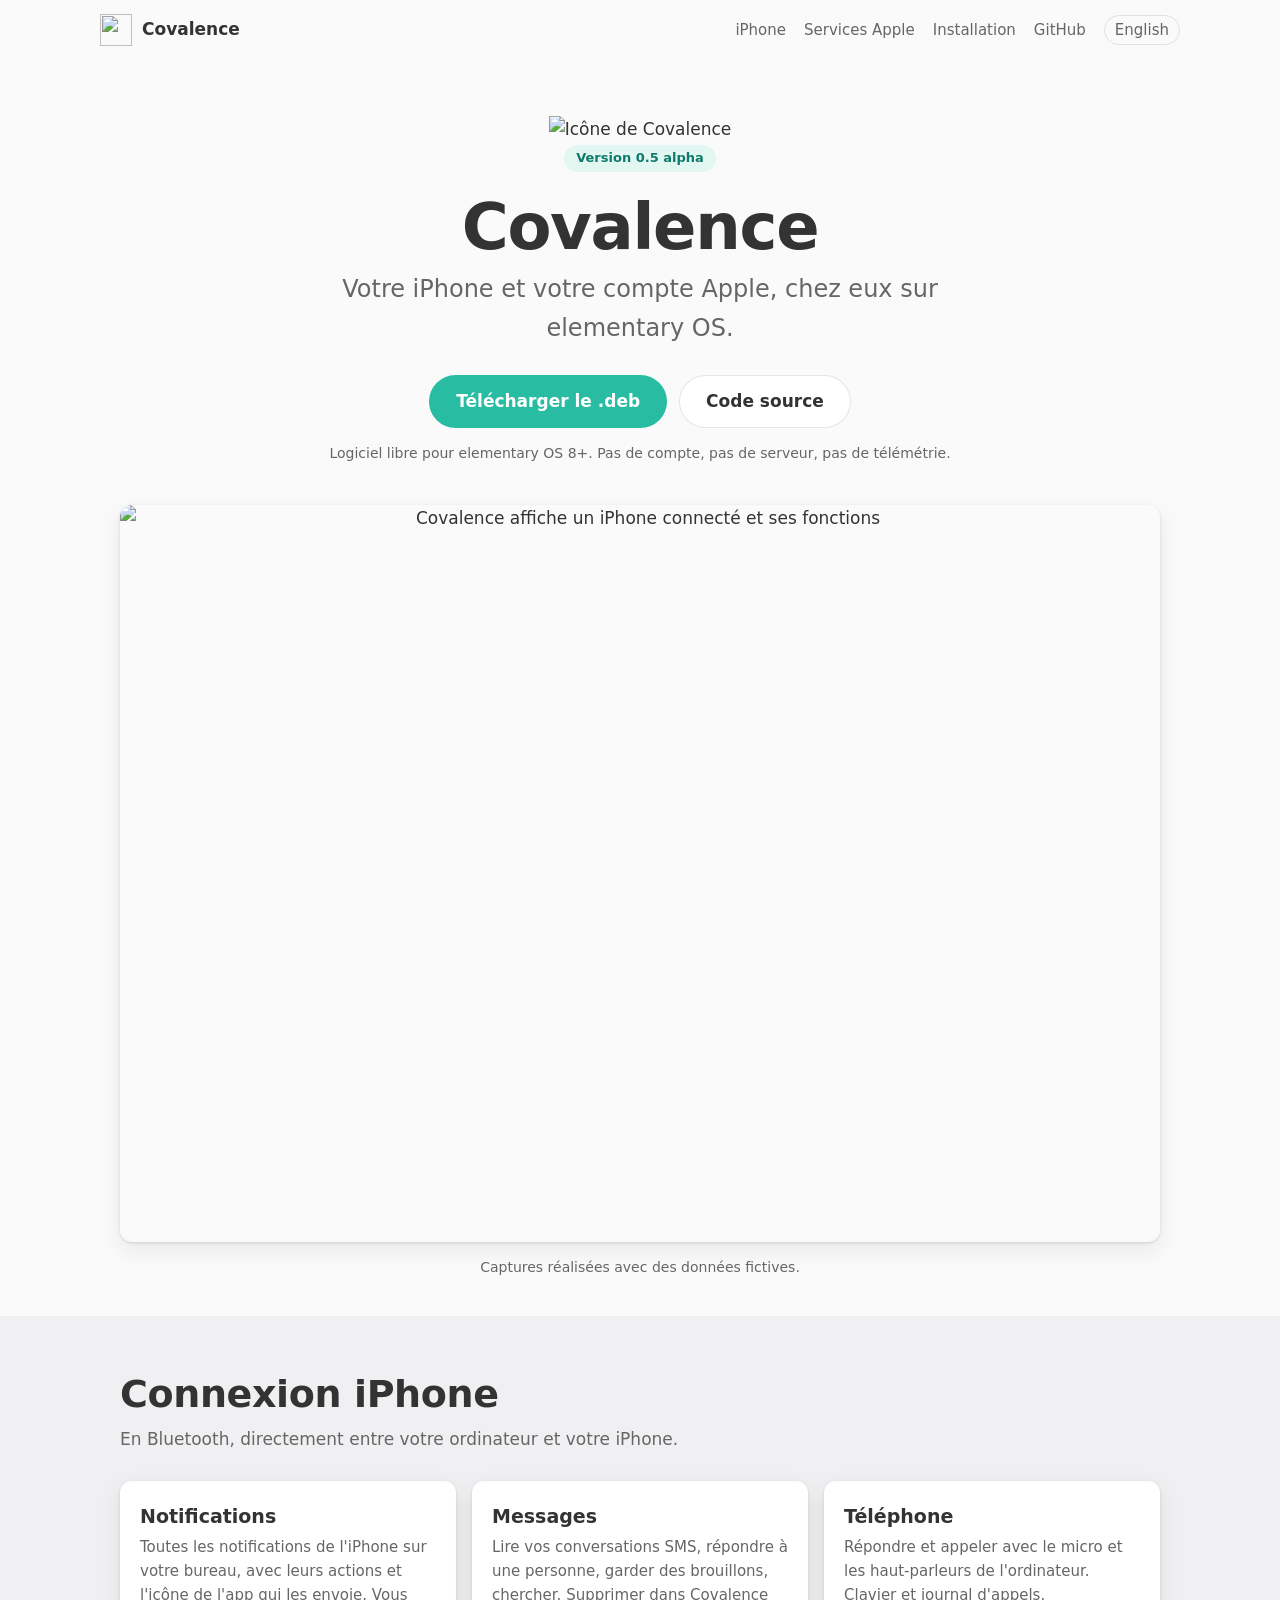
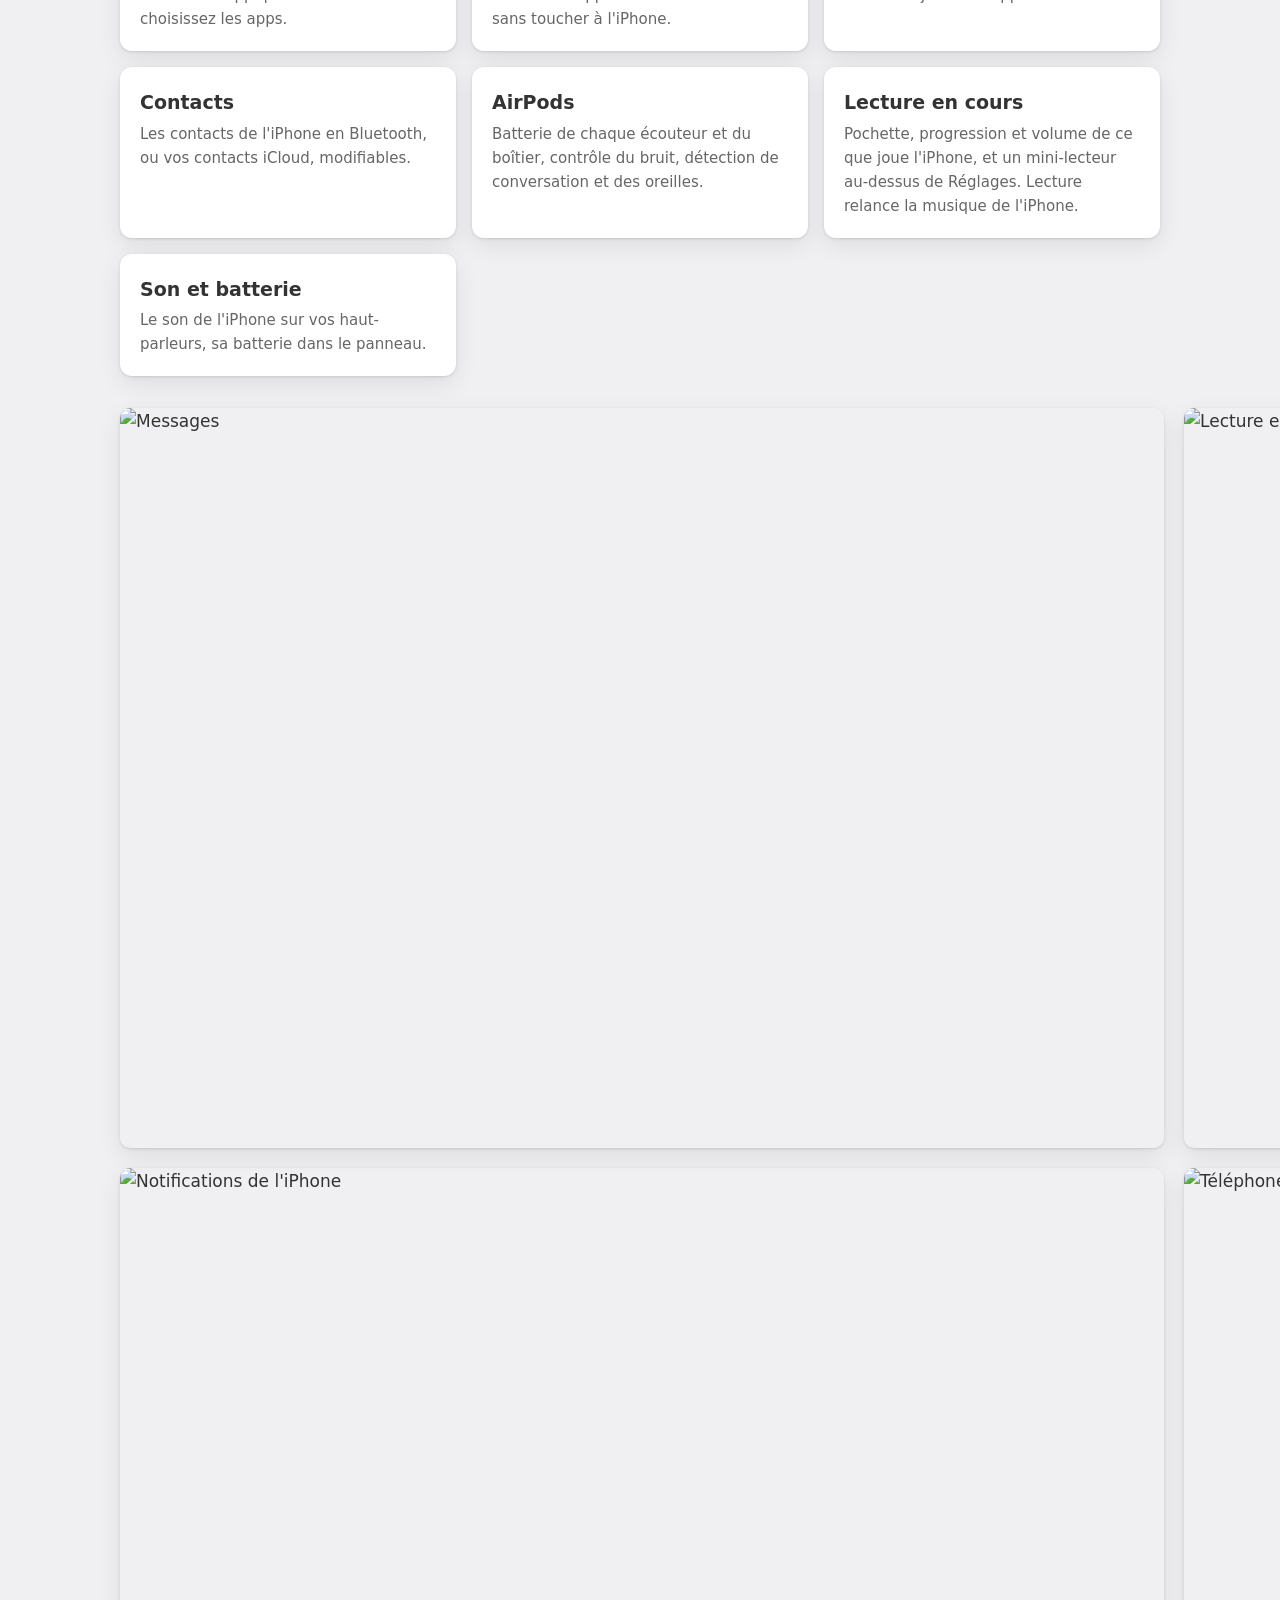
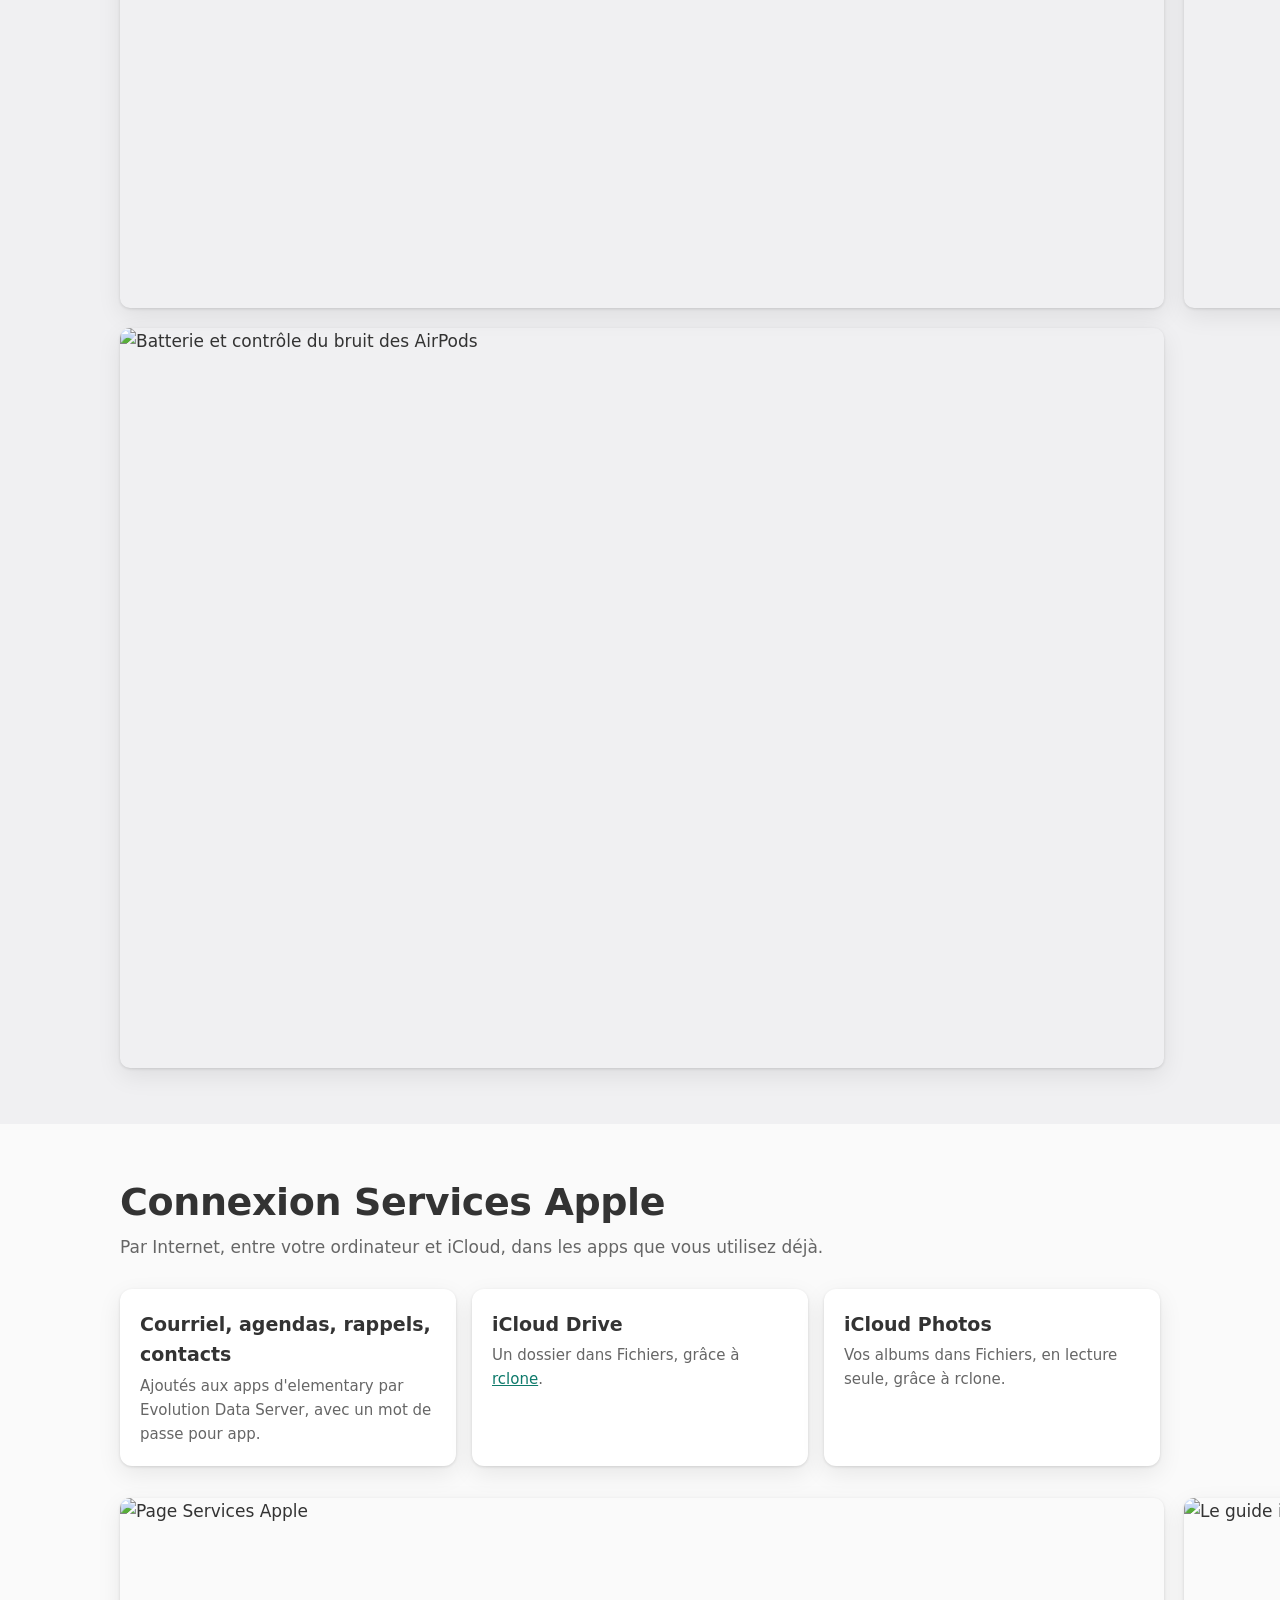
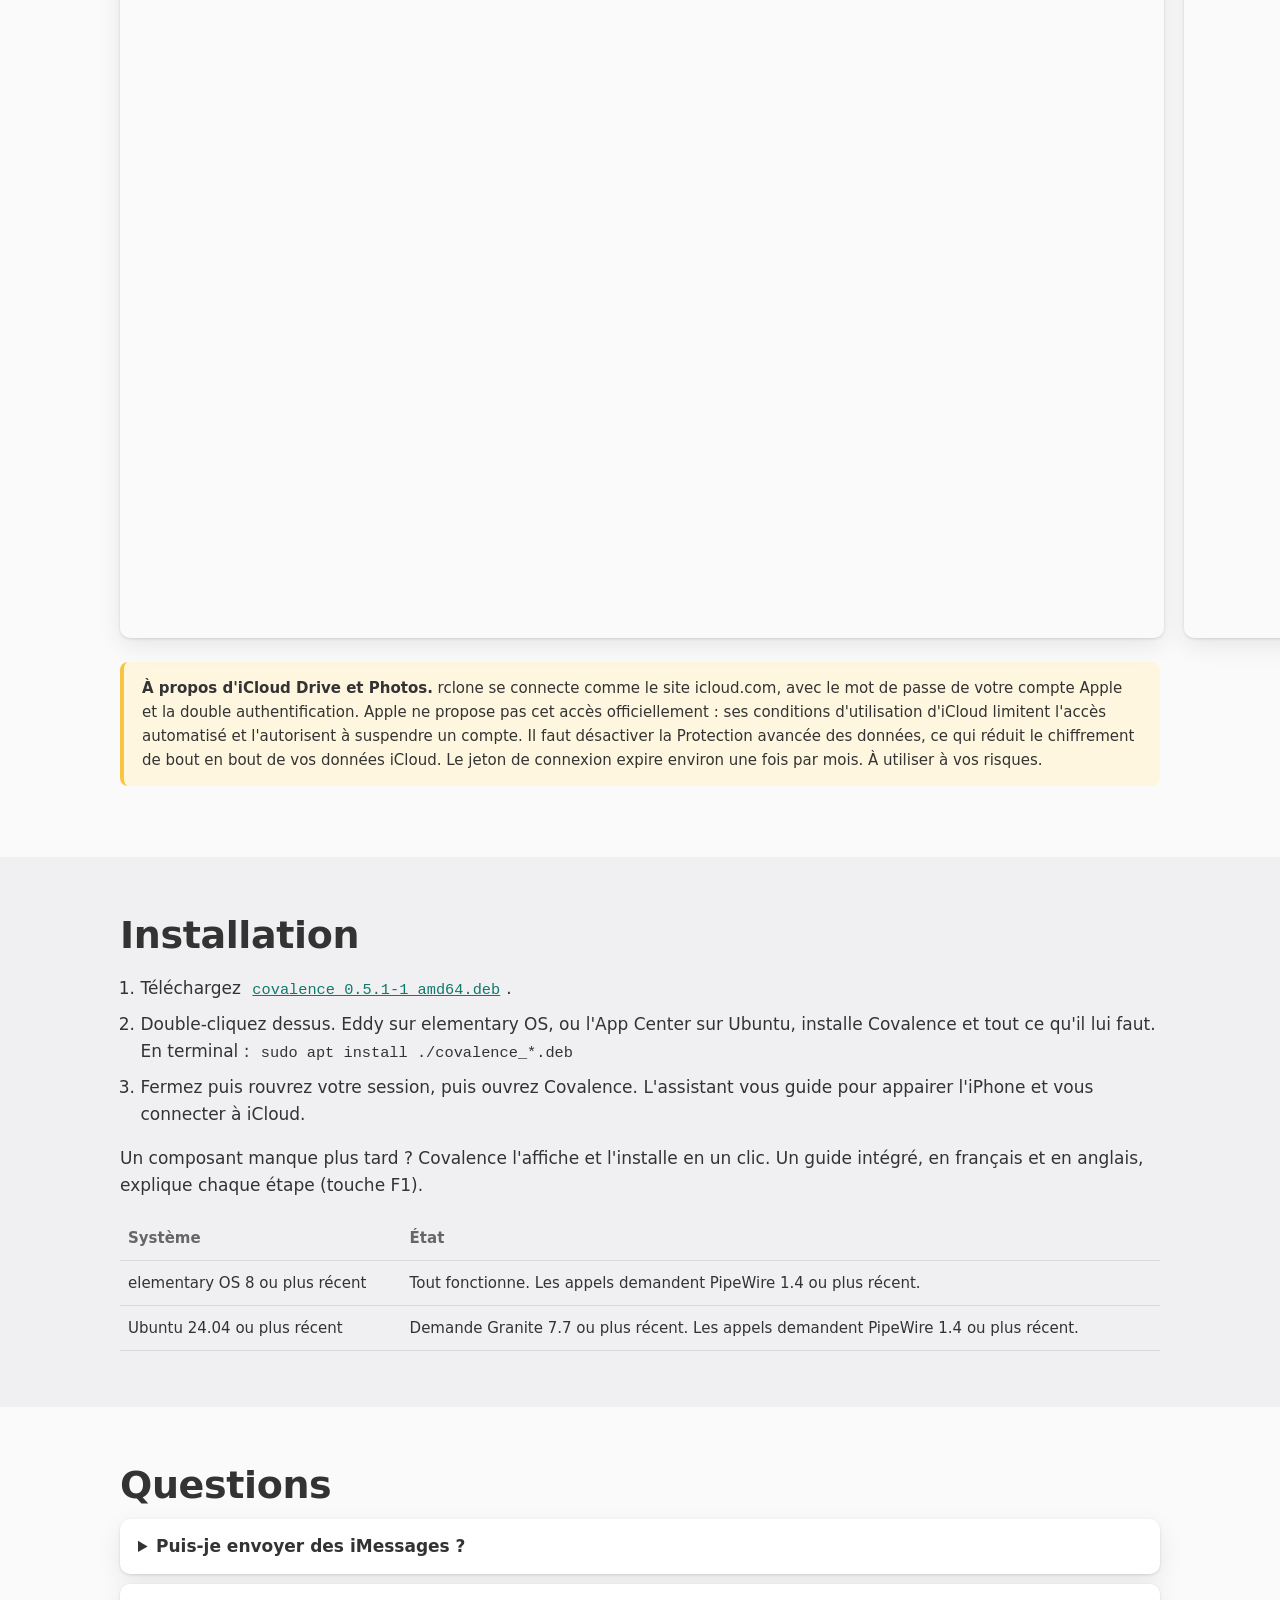
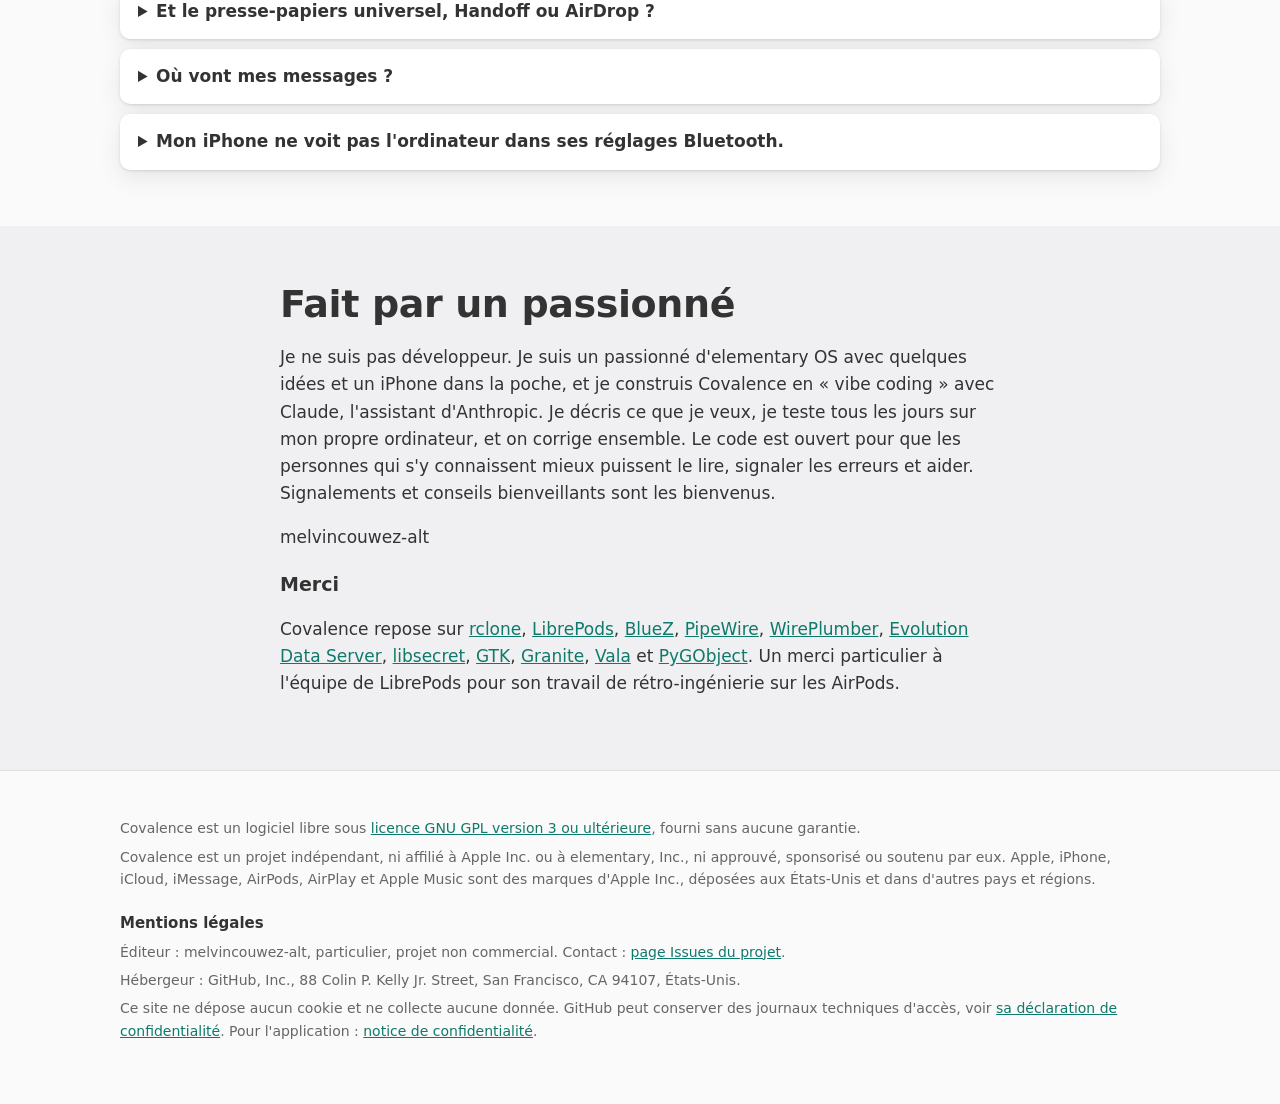
==== site/fr/index.html @ 728b43fa "Covalence 0.5.1 alpha AirPods Pro 3 recognised, with noise control, adaptive audio and conversation " ====
<!doctype html>
<!-- SPDX-License-Identifier: GPL-3.0-or-later -->
<!-- SPDX-FileCopyrightText: 2026 melvincouwez-alt -->
<html lang="fr">
<head>
  <meta charset="utf-8">
  <meta name="viewport" content="width=device-width, initial-scale=1">
  <title>Covalence : votre iPhone et iCloud sur elementary OS</title>
  <meta name="description" content="Covalence amène les notifications, messages, appels, contacts, AirPods de l'iPhone et iCloud sur elementary OS. Logiciel libre, sans serveur ni télémétrie.">
  <link rel="icon" href="../icon.svg" type="image/svg+xml">
  <link rel="alternate" hreflang="en" href="../">
  <link rel="stylesheet" href="../style.css">
</head>
<body>
  <header class="wrap bar">
    <a class="brand" href="./"><img src="../icon.svg" alt="">Covalence</a>
    <nav>
      <a class="section" href="#iphone">iPhone</a>
      <a class="section" href="#apple">Services Apple</a>
      <a class="section" href="#installation">Installation</a>
      <a href="https://github.com/melvincouwez-alt/covalence">GitHub</a>
      <a class="lang" href="../" hreflang="en" lang="en">English</a>
    </nav>
  </header>

  <main>
    <div class="wrap hero">
      <img class="icon" src="../icon.svg" alt="Icône de Covalence">
      <div><span class="badge">Version 0.5 alpha</span></div>
      <h1>Covalence</h1>
      <p class="lead">Votre iPhone et votre compte Apple, chez eux sur elementary OS.</p>
      <div class="actions">
        <a class="button primary" href="https://github.com/melvincouwez-alt/covalence/releases/latest">Télécharger le .deb</a>
        <a class="button" href="https://github.com/melvincouwez-alt/covalence">Code source</a>
      </div>
      <p class="small">Logiciel libre pour elementary OS 8+. Pas de compte, pas de serveur, pas de télémétrie.</p>
      <img class="shot" src="../screenshots/fr/device.png" width="1044" height="740" alt="Covalence affiche un iPhone connecté et ses fonctions">
      <p class="small">Captures réalisées avec des données fictives.</p>
    </div>

    <section id="iphone" class="alt">
      <div class="wrap">
        <h2>Connexion iPhone</h2>
        <p class="intro">En Bluetooth, directement entre votre ordinateur et votre iPhone.</p>
        <div class="grid">
          <div class="card"><h3>Notifications</h3><p>Toutes les notifications de l'iPhone sur votre bureau, avec leurs actions et l'icône de l'app qui les envoie. Vous choisissez les apps.</p></div>
          <div class="card"><h3>Messages</h3><p>Lire vos conversations SMS, répondre à une personne, garder des brouillons, chercher. Supprimer dans Covalence sans toucher à l'iPhone.</p></div>
          <div class="card"><h3>Téléphone</h3><p>Répondre et appeler avec le micro et les haut-parleurs de l'ordinateur. Clavier et journal d'appels.</p></div>
          <div class="card"><h3>Contacts</h3><p>Les contacts de l'iPhone en Bluetooth, ou vos contacts iCloud, modifiables.</p></div>
          <div class="card"><h3>AirPods</h3><p>Batterie de chaque écouteur et du boîtier, contrôle du bruit, détection de conversation et des oreilles.</p></div>
          <div class="card"><h3>Lecture en cours</h3><p>Pochette, progression et volume de ce que joue l'iPhone, et un mini-lecteur au-dessus de Réglages. Lecture relance la musique de l'iPhone.</p></div>
          <div class="card"><h3>Son et batterie</h3><p>Le son de l'iPhone sur vos haut-parleurs, sa batterie dans le panneau.</p></div>
        </div>
        <div class="pair">
          <img src="../screenshots/fr/messages.png" width="1044" height="740" alt="Messages">
          <img src="../screenshots/nowplaying.png" width="1044" height="740" alt="Lecture en cours">
          <img src="../screenshots/notifications.png" width="1044" height="740" alt="Notifications de l'iPhone">
          <img src="../screenshots/phone.png" width="1044" height="740" alt="Téléphone : clavier et journal d'appels">
          <img src="../screenshots/headphones.png" width="1044" height="740" alt="Batterie et contrôle du bruit des AirPods">
        </div>
      </div>
    </section>

    <section id="apple">
      <div class="wrap">
        <h2>Connexion Services Apple</h2>
        <p class="intro">Par Internet, entre votre ordinateur et iCloud, dans les apps que vous utilisez déjà.</p>
        <div class="grid">
          <div class="card"><h3>Courriel, agendas, rappels, contacts</h3><p>Ajoutés aux apps d'elementary par Evolution Data Server, avec un mot de passe pour app.</p></div>
          <div class="card"><h3>iCloud Drive</h3><p>Un dossier dans Fichiers, grâce à <a href="https://rclone.org">rclone</a>.</p></div>
          <div class="card"><h3>iCloud Photos</h3><p>Vos albums dans Fichiers, en lecture seule, grâce à rclone.</p></div>
        </div>
        <div class="pair">
          <img src="../screenshots/services.png" width="1044" height="740" alt="Page Services Apple">
          <img src="../screenshots/guide.png" width="1044" height="740" alt="Le guide intégré">
        </div>
        <p class="note"><strong>À propos d'iCloud Drive et Photos.</strong> rclone se connecte comme le site icloud.com, avec le mot de passe de votre compte Apple et la double authentification. Apple ne propose pas cet accès officiellement : ses conditions d'utilisation d'iCloud limitent l'accès automatisé et l'autorisent à suspendre un compte. Il faut désactiver la Protection avancée des données, ce qui réduit le chiffrement de bout en bout de vos données iCloud. Le jeton de connexion expire environ une fois par mois. À utiliser à vos risques.</p>
      </div>
    </section>

    <section id="installation" class="alt">
      <div class="wrap">
        <h2>Installation</h2>
        <ol class="steps">
          <li>Téléchargez <a href="https://github.com/melvincouwez-alt/covalence/releases/tag/v0.5.1"><code>covalence_0.5.1-1_amd64.deb</code></a>.</li>
          <li>Double-cliquez dessus. Eddy sur elementary OS, ou l'App Center sur Ubuntu, installe Covalence et tout ce qu'il lui faut. En terminal : <code>sudo apt install ./covalence_*.deb</code></li>
          <li>Fermez puis rouvrez votre session, puis ouvrez Covalence. L'assistant vous guide pour appairer l'iPhone et vous connecter à iCloud.</li>
        </ol>
        <p>Un composant manque plus tard ? Covalence l'affiche et l'installe en un clic. Un guide intégré, en français et en anglais, explique chaque étape (touche F1).</p>
        <table>
          <tr><th>Système</th><th>État</th></tr>
          <tr><td>elementary OS 8 ou plus récent</td><td>Tout fonctionne. Les appels demandent PipeWire 1.4 ou plus récent.</td></tr>
          <tr><td>Ubuntu 24.04 ou plus récent</td><td>Demande Granite 7.7 ou plus récent. Les appels demandent PipeWire 1.4 ou plus récent.</td></tr>
        </table>
      </div>
    </section>

    <section id="questions">
      <div class="wrap">
        <h2>Questions</h2>
        <details><summary>Puis-je envoyer des iMessages ?</summary><p>Non. Le Bluetooth ne permet à un ordinateur que d'envoyer un SMS à une seule personne. Les réponses de groupe et les pièces jointes restent sur l'iPhone.</p></details>
        <details><summary>Et le presse-papiers universel, Handoff ou AirDrop ?</summary><p>Impossible : il leur faut le chiffrement et la pile Wi-Fi d'Apple.</p></details>
        <details><summary>Où vont mes messages ?</summary><p>Nulle part ailleurs que sur votre ordinateur. Covalence n'a pas de serveur et n'envoie aucune statistique. Lisez la <a href="https://github.com/melvincouwez-alt/covalence/blob/HEAD/docs/confidentialite.md">notice de confidentialité</a>.</p></details>
        <details><summary>Mon iPhone ne voit pas l'ordinateur dans ses réglages Bluetooth.</summary><p>C'est normal pour ce type d'accessoire. Le guide montre comment appairer avec l'app gratuite nRF Connect.</p></details>
      </div>
    </section>

    <section class="alt">
      <div class="wrap who">
        <h2>Fait par un passionné</h2>
        <p>Je ne suis pas développeur. Je suis un passionné d'elementary OS avec quelques idées et un iPhone dans la poche, et je construis Covalence en « vibe coding » avec Claude, l'assistant d'Anthropic. Je décris ce que je veux, je teste tous les jours sur mon propre ordinateur, et on corrige ensemble. Le code est ouvert pour que les personnes qui s'y connaissent mieux puissent le lire, signaler les erreurs et aider. Signalements et conseils bienveillants sont les bienvenus.</p>
        <p>melvincouwez-alt</p>
        <h3>Merci</h3>
        <p>Covalence repose sur
          <a href="https://github.com/rclone/rclone">rclone</a>,
          <a href="https://github.com/librepods-org/librepods">LibrePods</a>,
          <a href="https://github.com/bluez/bluez">BlueZ</a>,
          <a href="https://gitlab.freedesktop.org/pipewire/pipewire">PipeWire</a>,
          <a href="https://gitlab.freedesktop.org/pipewire/wireplumber">WirePlumber</a>,
          <a href="https://gitlab.gnome.org/GNOME/evolution-data-server">Evolution Data Server</a>,
          <a href="https://gitlab.gnome.org/GNOME/libsecret">libsecret</a>,
          <a href="https://gitlab.gnome.org/GNOME/gtk">GTK</a>,
          <a href="https://github.com/elementary/granite">Granite</a>,
          <a href="https://gitlab.gnome.org/GNOME/vala">Vala</a> et
          <a href="https://gitlab.gnome.org/GNOME/pygobject">PyGObject</a>.
          Un merci particulier à l'équipe de LibrePods pour son travail de rétro-ingénierie sur les AirPods.</p>
      </div>
    </section>
  </main>

  <footer>
    <div class="wrap">
      <p>Covalence est un logiciel libre sous <a href="https://github.com/melvincouwez-alt/covalence/blob/HEAD/LICENSE">licence GNU GPL version 3 ou ultérieure</a>, fourni sans aucune garantie.</p>
      <p>Covalence est un projet indépendant, ni affilié à Apple Inc. ou à elementary, Inc., ni approuvé, sponsorisé ou soutenu par eux. Apple, iPhone, iCloud, iMessage, AirPods, AirPlay et Apple Music sont des marques d'Apple Inc., déposées aux États-Unis et dans d'autres pays et régions.</p>
      <h3>Mentions légales</h3>
      <p>Éditeur : melvincouwez-alt, particulier, projet non commercial. Contact : <a href="https://github.com/melvincouwez-alt/covalence/issues">page Issues du projet</a>.</p>
      <p>Hébergeur : GitHub, Inc., 88 Colin P. Kelly Jr. Street, San Francisco, CA 94107, États-Unis.</p>
      <p>Ce site ne dépose aucun cookie et ne collecte aucune donnée. GitHub peut conserver des journaux techniques d'accès, voir <a href="https://docs.github.com/fr/site-policy/privacy-policies/github-general-privacy-statement">sa déclaration de confidentialité</a>. Pour l'application : <a href="https://github.com/melvincouwez-alt/covalence/blob/HEAD/docs/confidentialite.md">notice de confidentialité</a>.</p>
    </div>
  </footer>
</body>
</html>
---- site/style.css ----
/* SPDX-License-Identifier: GPL-3.0-or-later */
/* SPDX-FileCopyrightText: 2026 melvincouwez-alt */
:root {
  --bg: #fafafa;
  --bg-alt: #f0f0f2;
  --card: #ffffff;
  --text: #333333;
  --dim: #666666;
  --line: rgba(0, 0, 0, 0.1);
  --accent: #0e7a6b;
  --accent-soft: #e3f7f2;
  --button: #28bca3;
  --button-text: #ffffff;
  --warn-bg: #fff6e0;
  --warn-line: #f9c440;
  --shadow: 0 1px 3px rgba(0, 0, 0, 0.12), 0 8px 24px rgba(0, 0, 0, 0.08);
  color-scheme: light dark;
}

@media (prefers-color-scheme: dark) {
  :root {
    --bg: #1f1f23;
    --bg-alt: #26262b;
    --card: #2d2d33;
    --text: #e8e8ea;
    --dim: #a8a8b0;
    --line: rgba(255, 255, 255, 0.1);
    --accent: #89ffdd;
    --accent-soft: #1d3a34;
    --button: #28bca3;
    --button-text: #0b1f1b;
    --warn-bg: #3a3222;
    --warn-line: #d48e15;
    --shadow: 0 1px 3px rgba(0, 0, 0, 0.4), 0 8px 24px rgba(0, 0, 0, 0.3);
  }
}

* { box-sizing: border-box; }

html { -webkit-text-size-adjust: 100%; }

body {
  margin: 0;
  background: var(--bg);
  color: var(--text);
  font-family: "Inter", "Open Sans", system-ui, -apple-system, "Segoe UI", Roboto, sans-serif;
  font-size: 17px;
  line-height: 1.6;
}

a { color: var(--accent); }

img { max-width: 100%; height: auto; }

.wrap { max-width: 1080px; margin: 0 auto; padding: 0 20px; }

/* top bar */
.bar { display: flex; align-items: center; justify-content: space-between; padding: 14px 0; }
.bar .brand { display: flex; align-items: center; gap: 10px; font-weight: 700; color: var(--text); text-decoration: none; }
.bar .brand img { width: 32px; height: 32px; }
.bar nav { display: flex; gap: 18px; align-items: center; font-size: 15px; }
.bar nav a { color: var(--dim); text-decoration: none; }
.bar nav a:hover { color: var(--text); }
.lang { border: 1px solid var(--line); border-radius: 999px; padding: 2px 10px; }

/* hero */
.hero { text-align: center; padding: 56px 20px 24px; }
.hero img.icon { width: 160px; height: 160px; }
.hero h1 { font-size: clamp(40px, 7vw, 64px); line-height: 1.1; margin: 12px 0 8px; letter-spacing: -0.02em; }
.hero p.lead { font-size: clamp(19px, 2.6vw, 24px); color: var(--dim); max-width: 720px; margin: 0 auto 28px; }
.badge { display: inline-block; font-size: 13px; font-weight: 600; color: var(--accent); background: var(--accent-soft); border-radius: 999px; padding: 3px 12px; margin-bottom: 8px; }

.actions { display: flex; flex-wrap: wrap; gap: 12px; justify-content: center; }
.button { display: inline-block; padding: 12px 26px; border-radius: 999px; font-weight: 600; text-decoration: none; border: 1px solid var(--line); color: var(--text); background: var(--card); }
.button.primary { background: var(--button); color: var(--button-text); border-color: transparent; }
.button:hover { filter: brightness(1.05); }
.small { font-size: 14px; color: var(--dim); }

.shot { display: block; margin: 40px auto 0; border-radius: 12px; box-shadow: var(--shadow); }

/* sections */
section { padding: 56px 0; }
section.alt { background: var(--bg-alt); }
h2 { font-size: clamp(28px, 4vw, 38px); line-height: 1.2; margin: 0 0 8px; letter-spacing: -0.01em; }
h2 + p.intro { color: var(--dim); margin-top: 0; max-width: 760px; }
h3 { font-size: 19px; margin: 0 0 4px; }

.grid { display: grid; grid-template-columns: repeat(auto-fit, minmax(280px, 1fr)); gap: 16px; margin-top: 28px; }
.card { background: var(--card); border-radius: 12px; padding: 20px; box-shadow: var(--shadow); }
.card p { margin: 0; color: var(--dim); font-size: 15px; }

.pair { display: grid; grid-template-columns: 1fr 1fr; gap: 20px; margin-top: 32px; }
.pair img { border-radius: 10px; box-shadow: var(--shadow); }
@media (max-width: 720px) { .pair { grid-template-columns: 1fr; } }

.note { background: var(--warn-bg); border-left: 4px solid var(--warn-line); border-radius: 8px; padding: 14px 18px; margin-top: 24px; font-size: 15px; }

ol.steps { padding-left: 1.2em; }
ol.steps li { margin-bottom: 8px; }
code { font-family: "Roboto Mono", ui-monospace, monospace; font-size: 0.9em; background: var(--bg-alt); padding: 1px 6px; border-radius: 4px; }

table { width: 100%; border-collapse: collapse; margin-top: 16px; font-size: 15px; }
th, td { text-align: left; padding: 10px 8px; border-bottom: 1px solid var(--line); vertical-align: top; }
th { color: var(--dim); font-weight: 600; }

details { background: var(--card); border-radius: 10px; padding: 14px 18px; margin-top: 10px; box-shadow: var(--shadow); }
summary { cursor: pointer; font-weight: 600; }
details p { color: var(--dim); margin: 10px 0 0; }

.who { max-width: 760px; }

footer { padding: 40px 0 56px; font-size: 14px; color: var(--dim); border-top: 1px solid var(--line); }
footer h3 { font-size: 15px; color: var(--text); margin-top: 20px; }
footer p { margin: 6px 0; }

@media (max-width: 720px) {
  .bar nav a.section { display: none; }
  .bar nav { gap: 12px; }
  .grid { grid-template-columns: 1fr; }
}
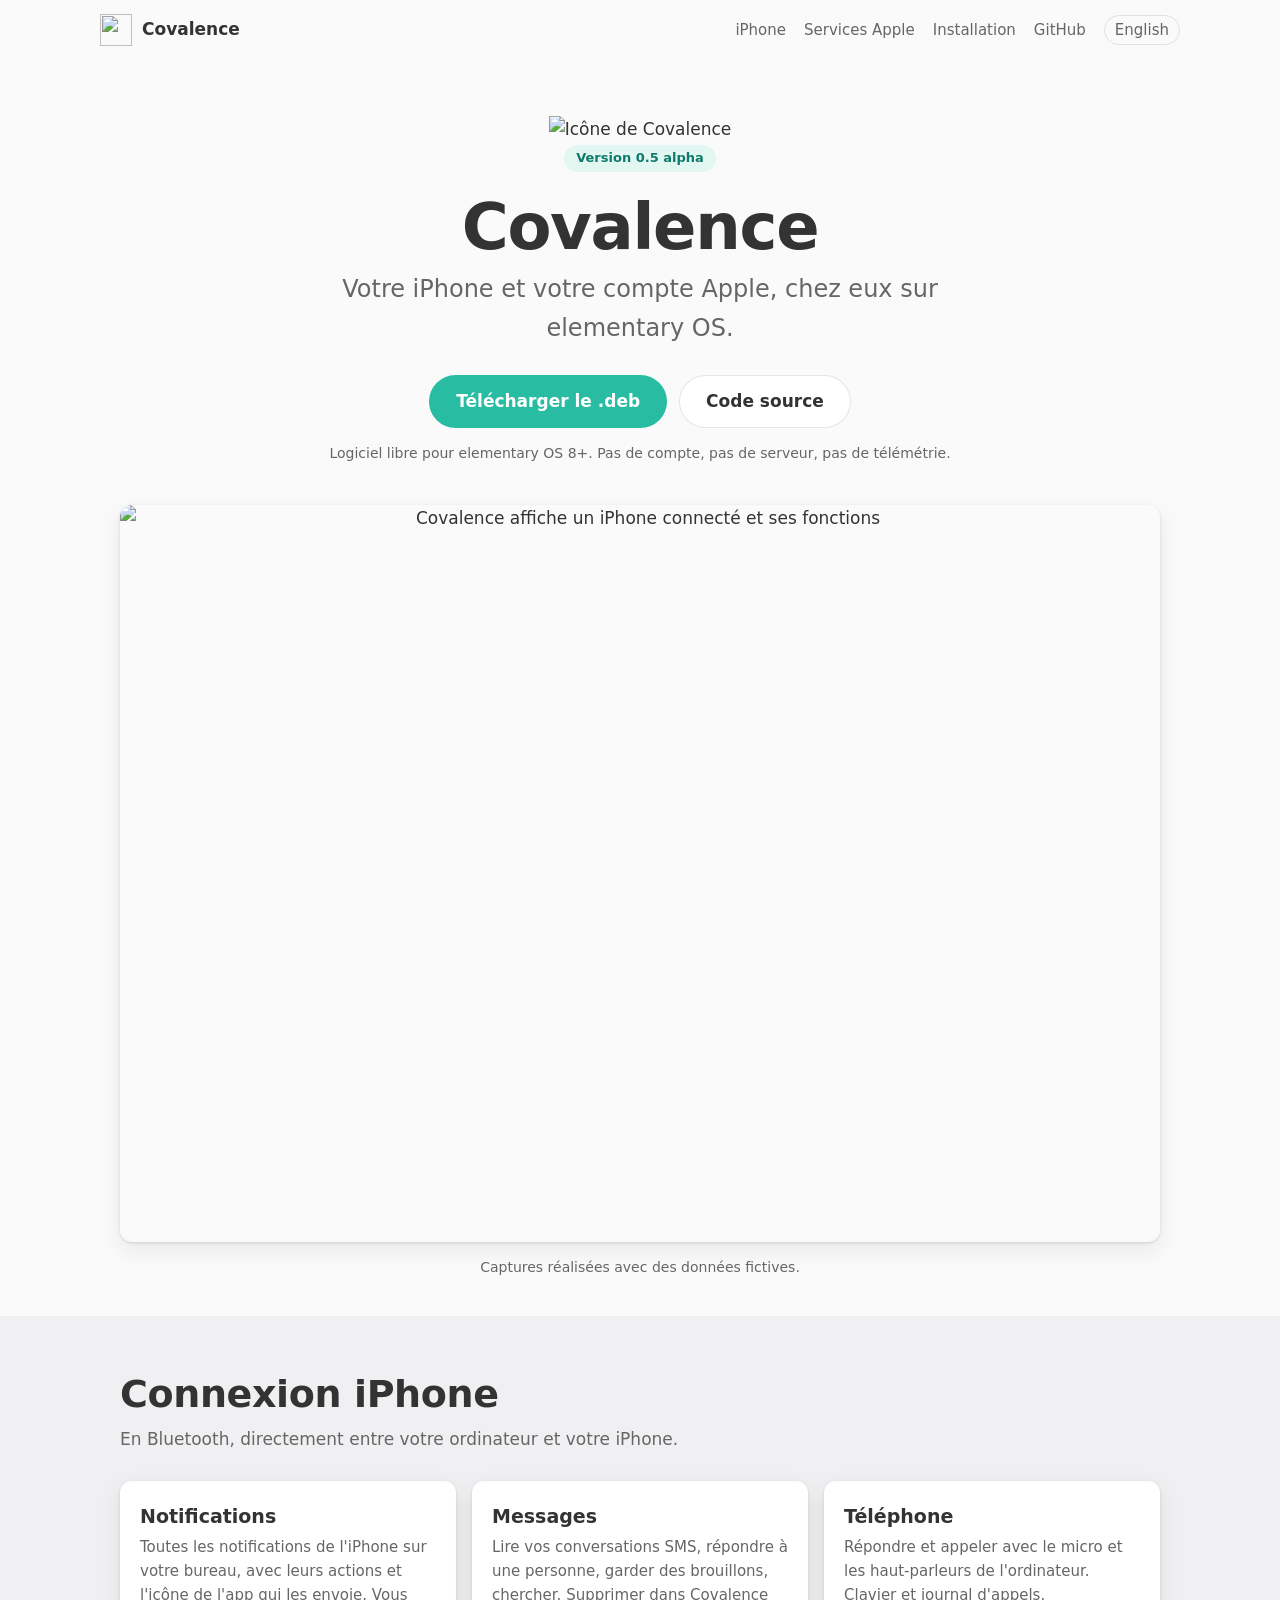
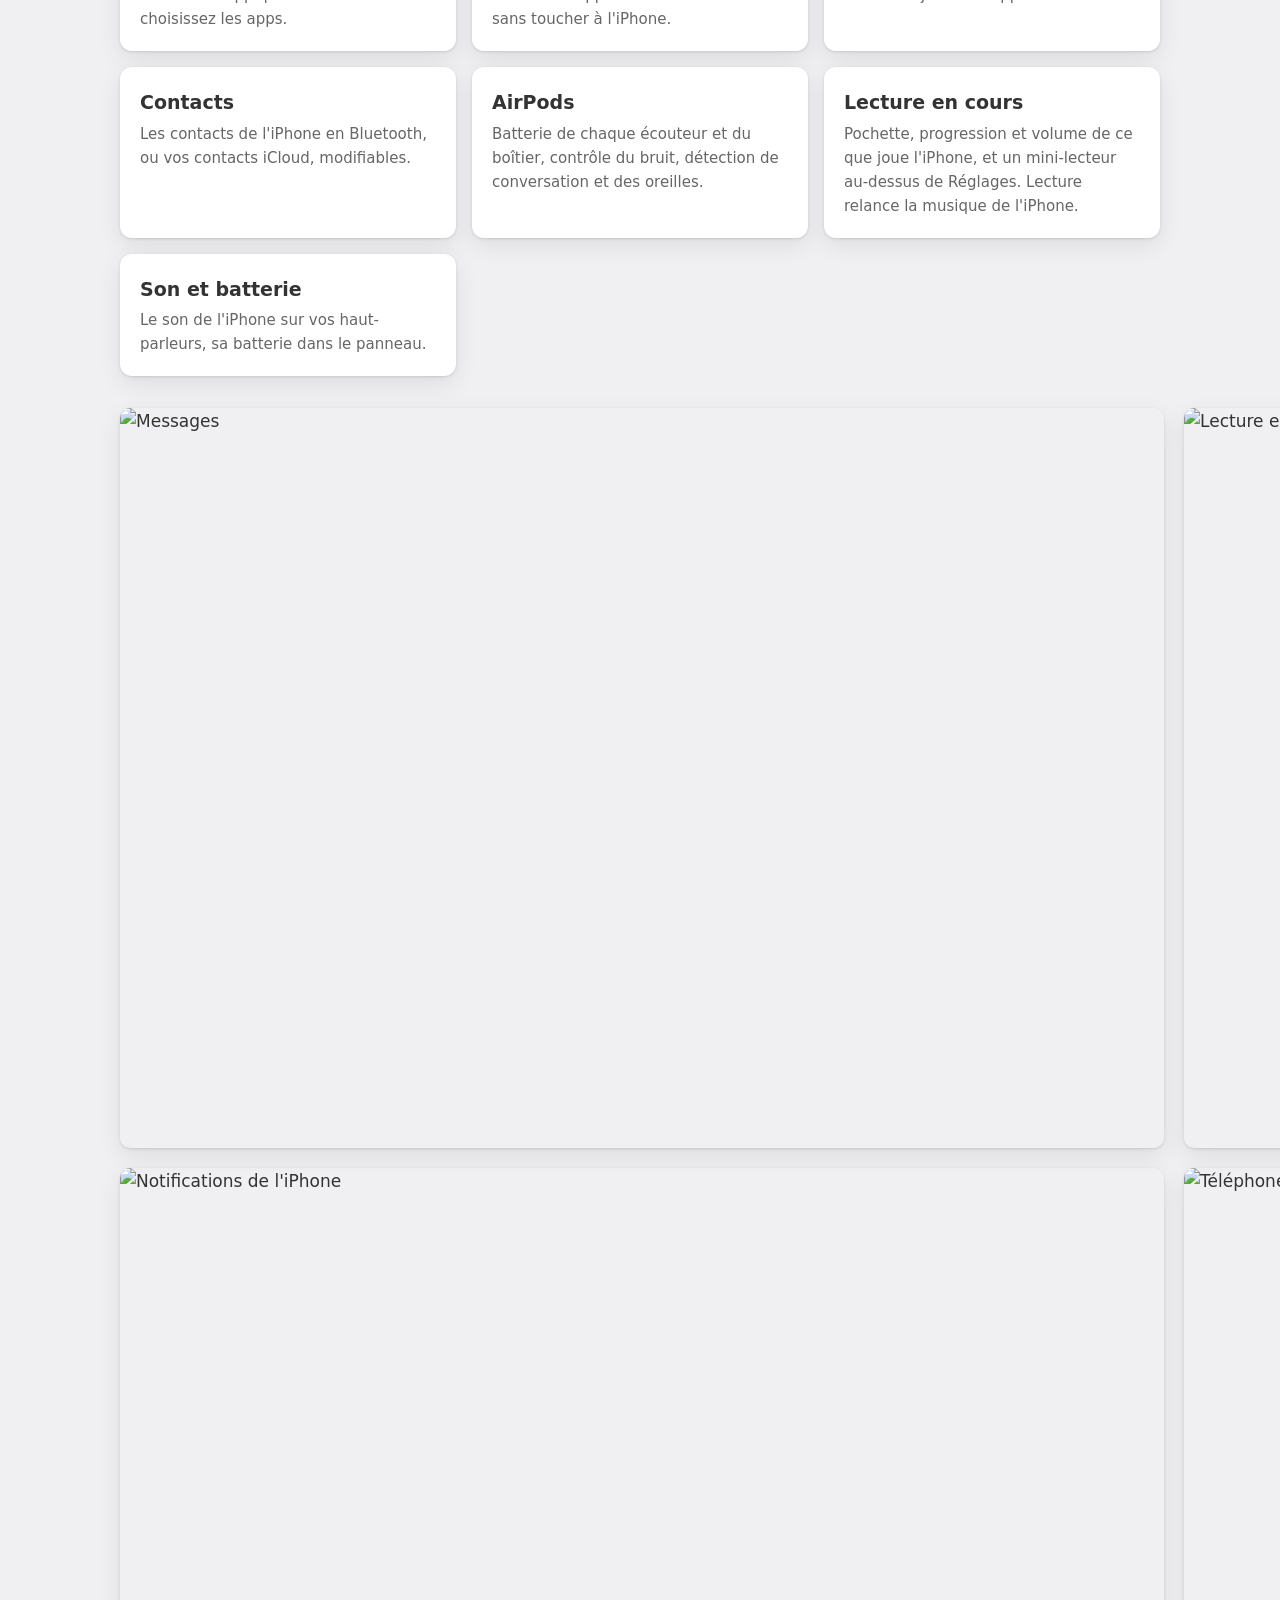
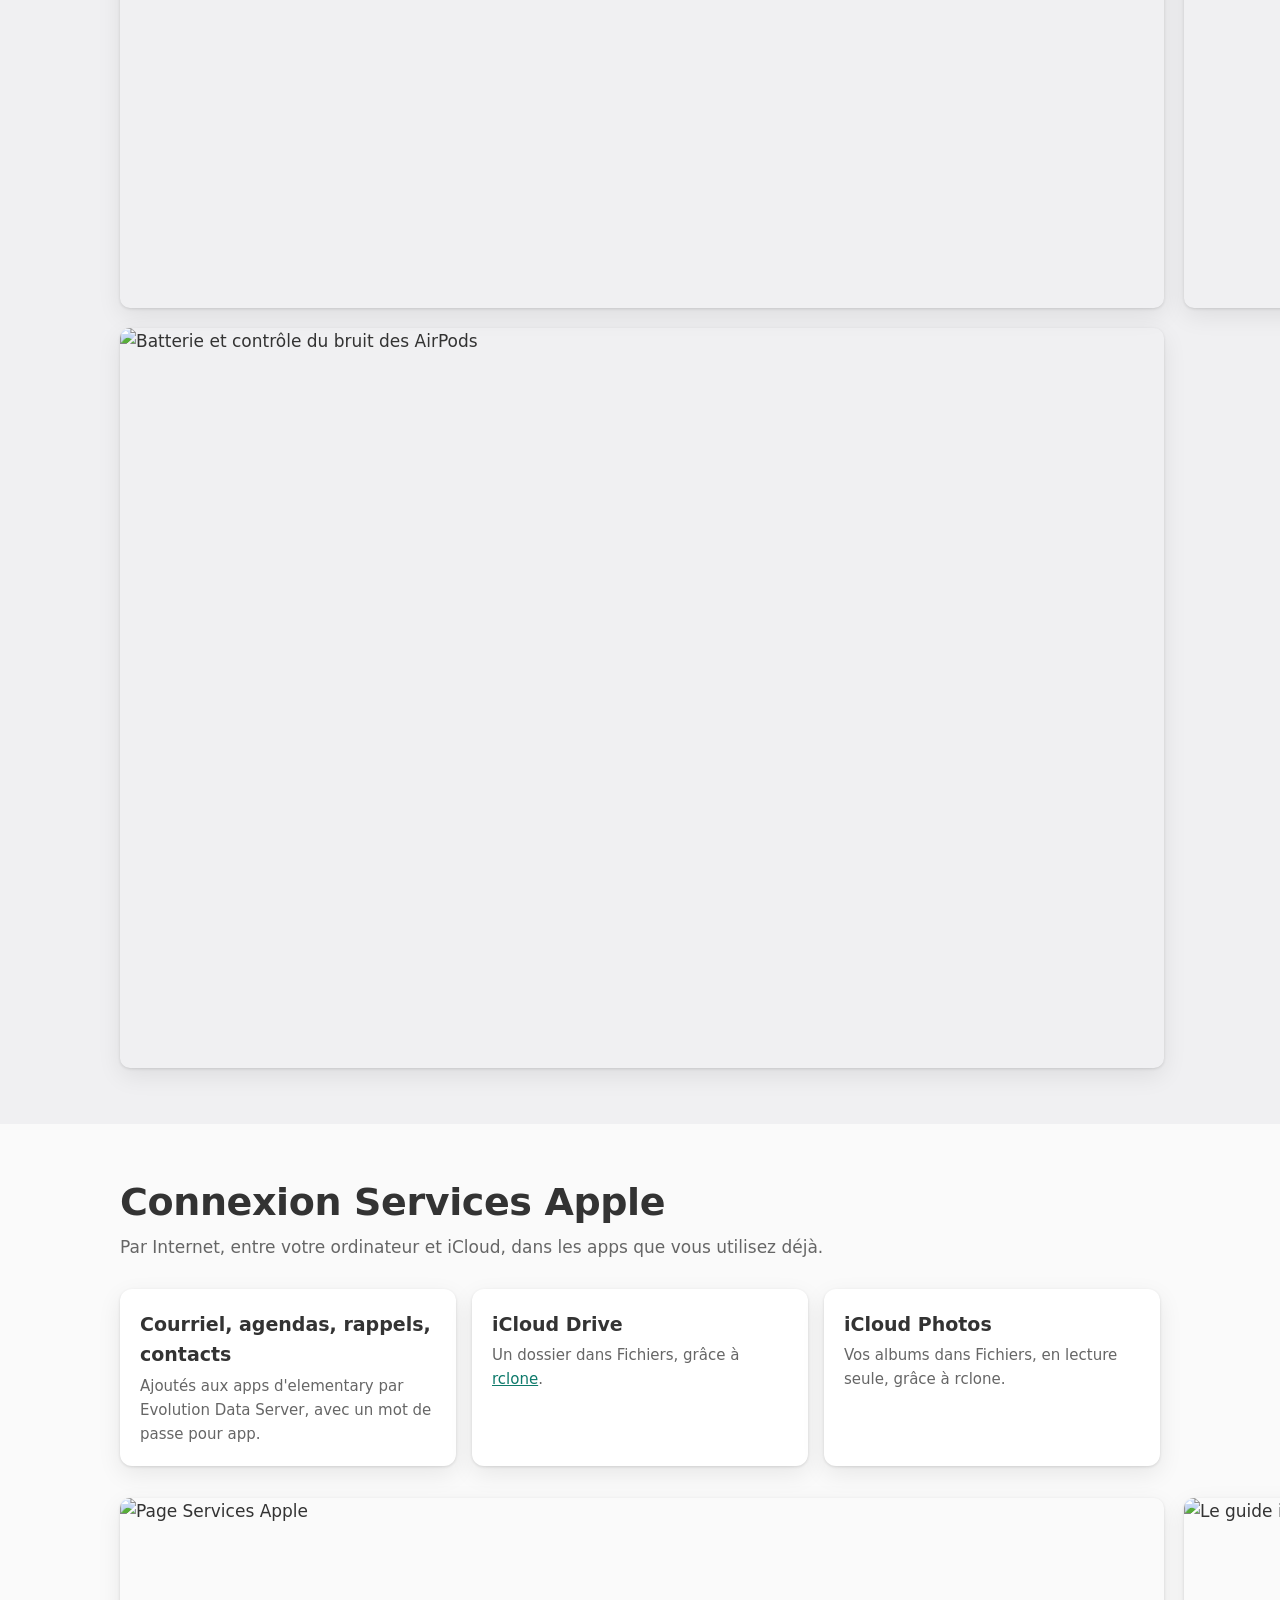
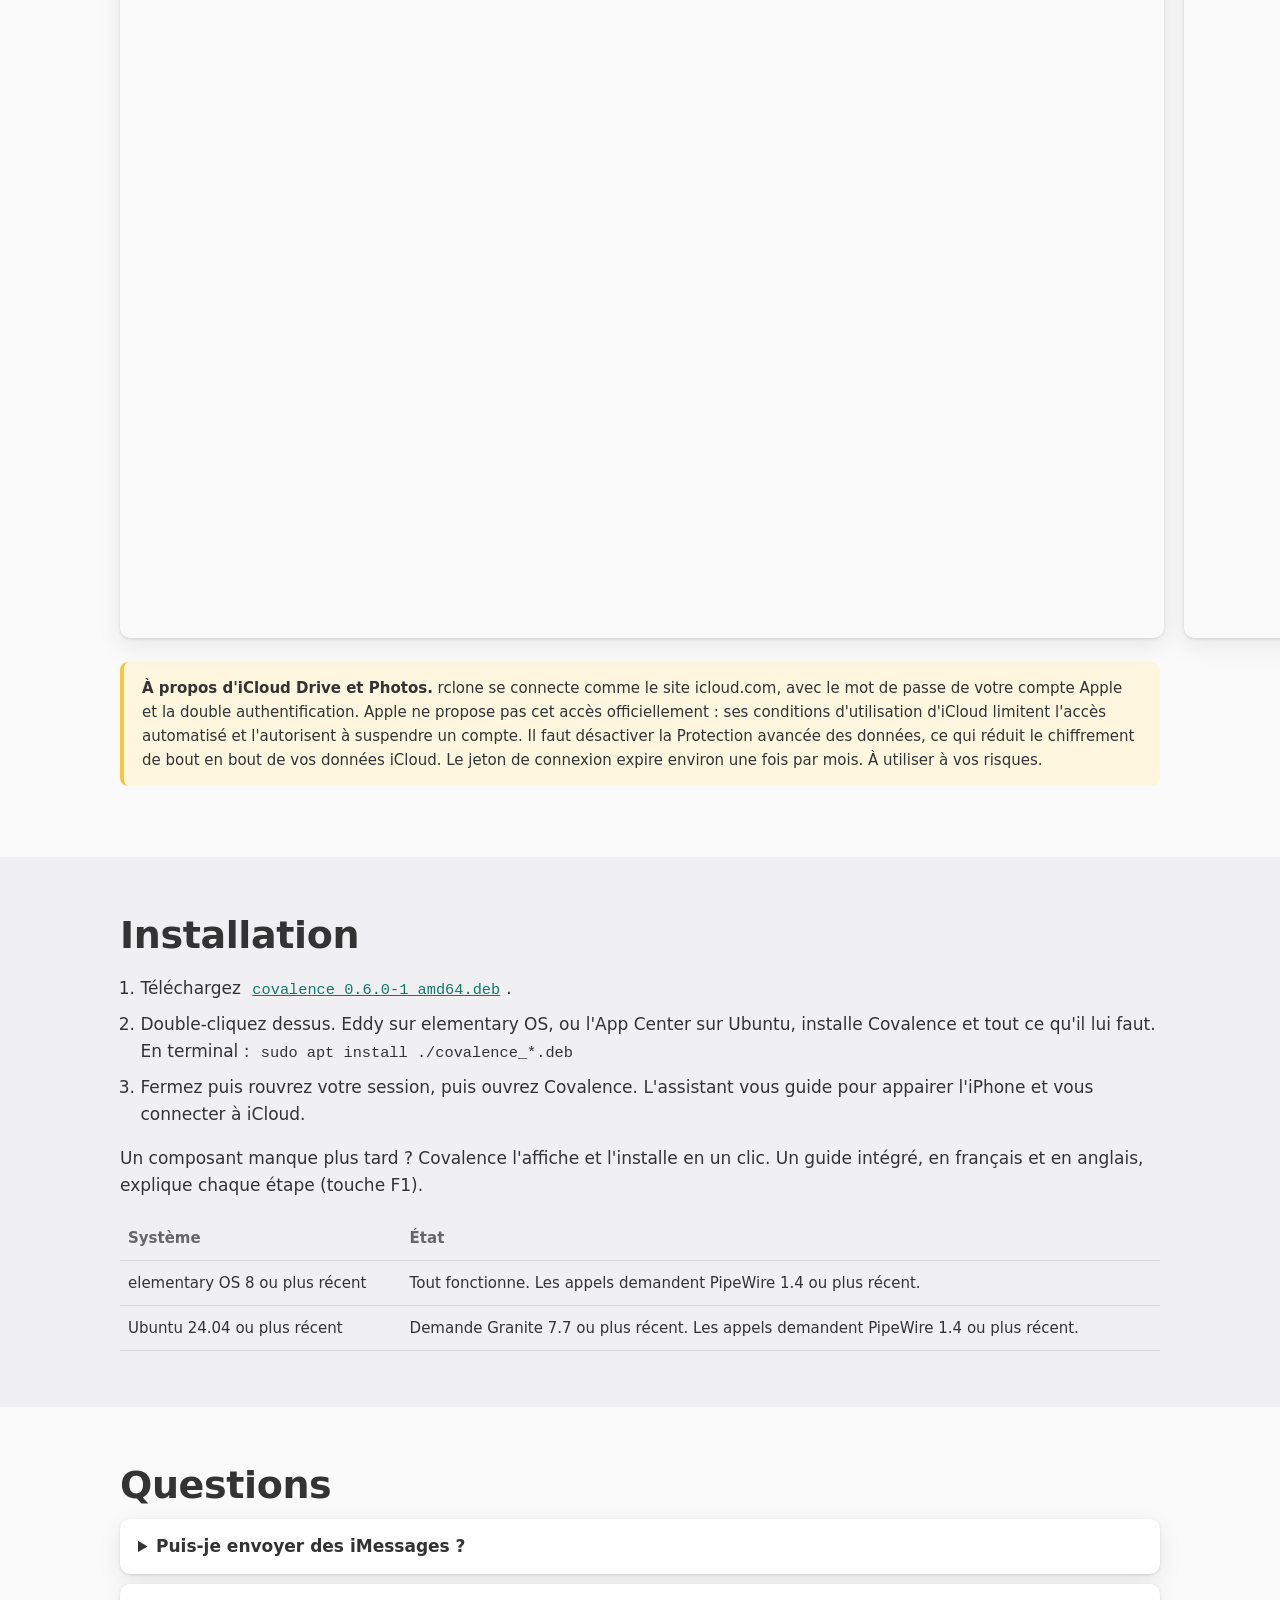
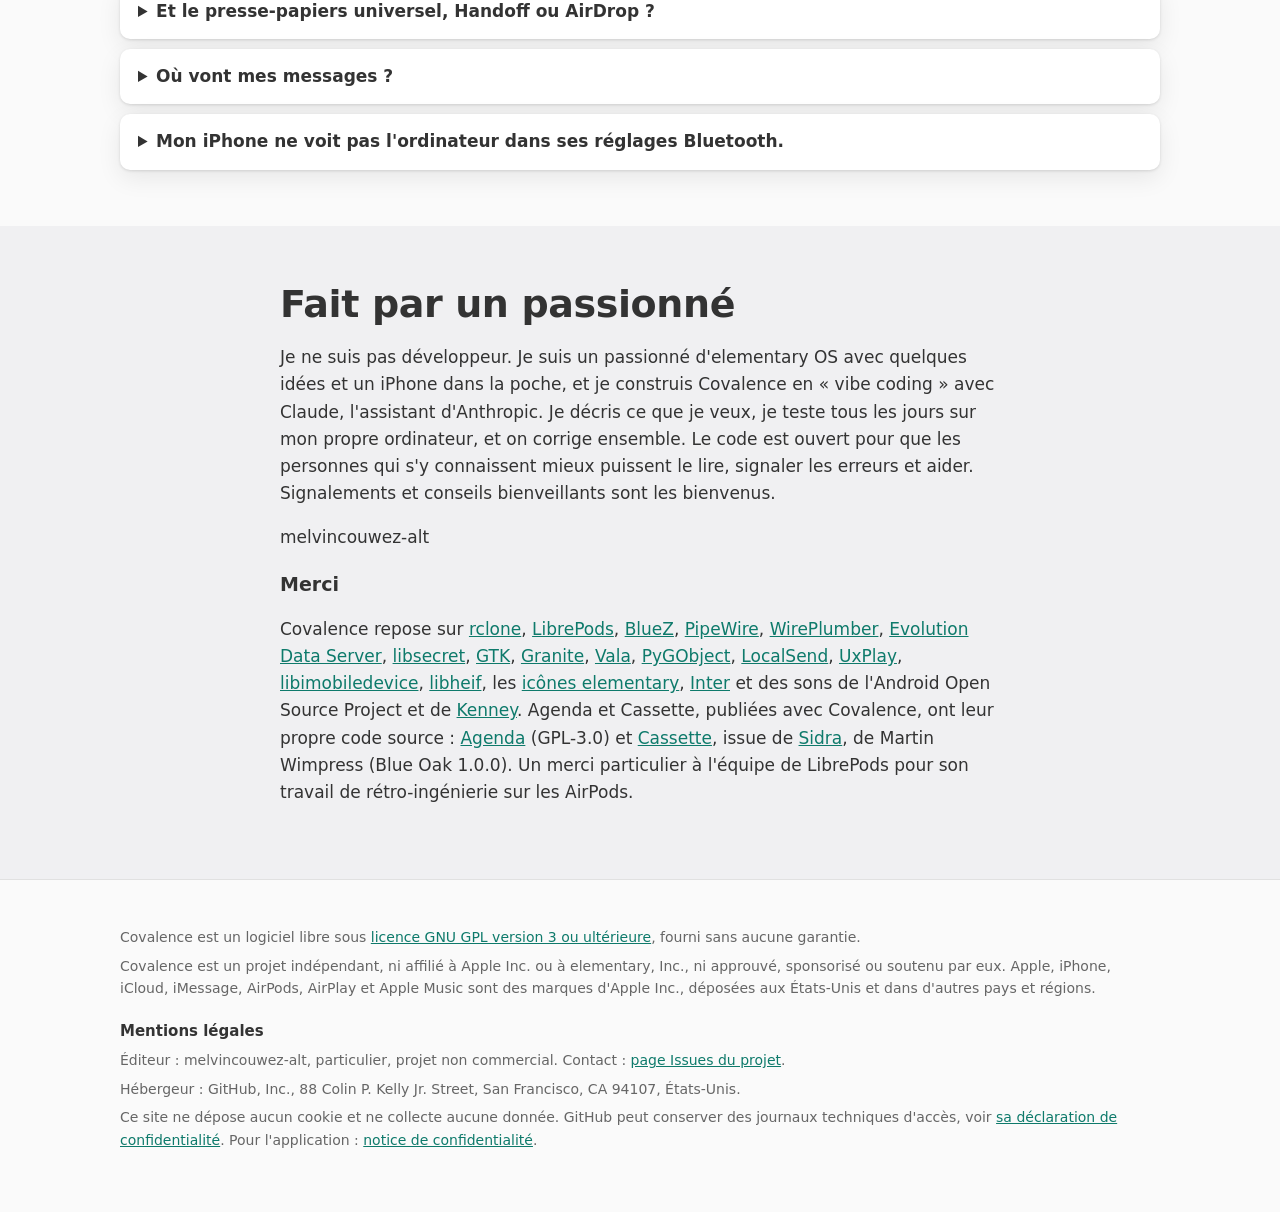
==== commit 28004f17: "Covalence 0.6.0 alpha" ====
--- a/site/fr/index.html
+++ b/site/fr/index.html
@@ -82,7 +82,7 @@
       <div class="wrap">
         <h2>Installation</h2>
         <ol class="steps">
-          <li>Téléchargez <a href="https://github.com/melvincouwez-alt/covalence/releases/tag/v0.5.1"><code>covalence_0.5.1-1_amd64.deb</code></a>.</li>
+          <li>Téléchargez <a href="https://github.com/melvincouwez-alt/covalence/releases/tag/v0.6.0"><code>covalence_0.6.0-1_amd64.deb</code></a>.</li>
           <li>Double-cliquez dessus. Eddy sur elementary OS, ou l'App Center sur Ubuntu, installe Covalence et tout ce qu'il lui faut. En terminal : <code>sudo apt install ./covalence_*.deb</code></li>
           <li>Fermez puis rouvrez votre session, puis ouvrez Covalence. L'assistant vous guide pour appairer l'iPhone et vous connecter à iCloud.</li>
         </ol>
@@ -121,8 +121,15 @@
           <a href="https://gitlab.gnome.org/GNOME/libsecret">libsecret</a>,
           <a href="https://gitlab.gnome.org/GNOME/gtk">GTK</a>,
           <a href="https://github.com/elementary/granite">Granite</a>,
-          <a href="https://gitlab.gnome.org/GNOME/vala">Vala</a> et
-          <a href="https://gitlab.gnome.org/GNOME/pygobject">PyGObject</a>.
+          <a href="https://gitlab.gnome.org/GNOME/vala">Vala</a>,
+          <a href="https://gitlab.gnome.org/GNOME/pygobject">PyGObject</a>,
+          <a href="https://github.com/localsend/protocol">LocalSend</a>,
+          <a href="https://github.com/FDH2/UxPlay">UxPlay</a>,
+          <a href="https://github.com/libimobiledevice/libimobiledevice">libimobiledevice</a>,
+          <a href="https://github.com/strukturag/libheif">libheif</a>,
+          les <a href="https://github.com/elementary/icons">icônes elementary</a>,
+          <a href="https://github.com/rsms/inter">Inter</a> et des sons de l'Android Open Source Project et de <a href="https://kenney.nl/assets/interface-sounds">Kenney</a>.
+          Agenda et Cassette, publiées avec Covalence, ont leur propre code source : <a href="https://github.com/melvincouwez-alt/agenda">Agenda</a> (GPL-3.0) et <a href="https://github.com/melvincouwez-alt/cassette">Cassette</a>, issue de <a href="https://github.com/wimpysworld/sidra">Sidra</a>, de Martin Wimpress (Blue Oak 1.0.0).
           Un merci particulier à l'équipe de LibrePods pour son travail de rétro-ingénierie sur les AirPods.</p>
       </div>
     </section>
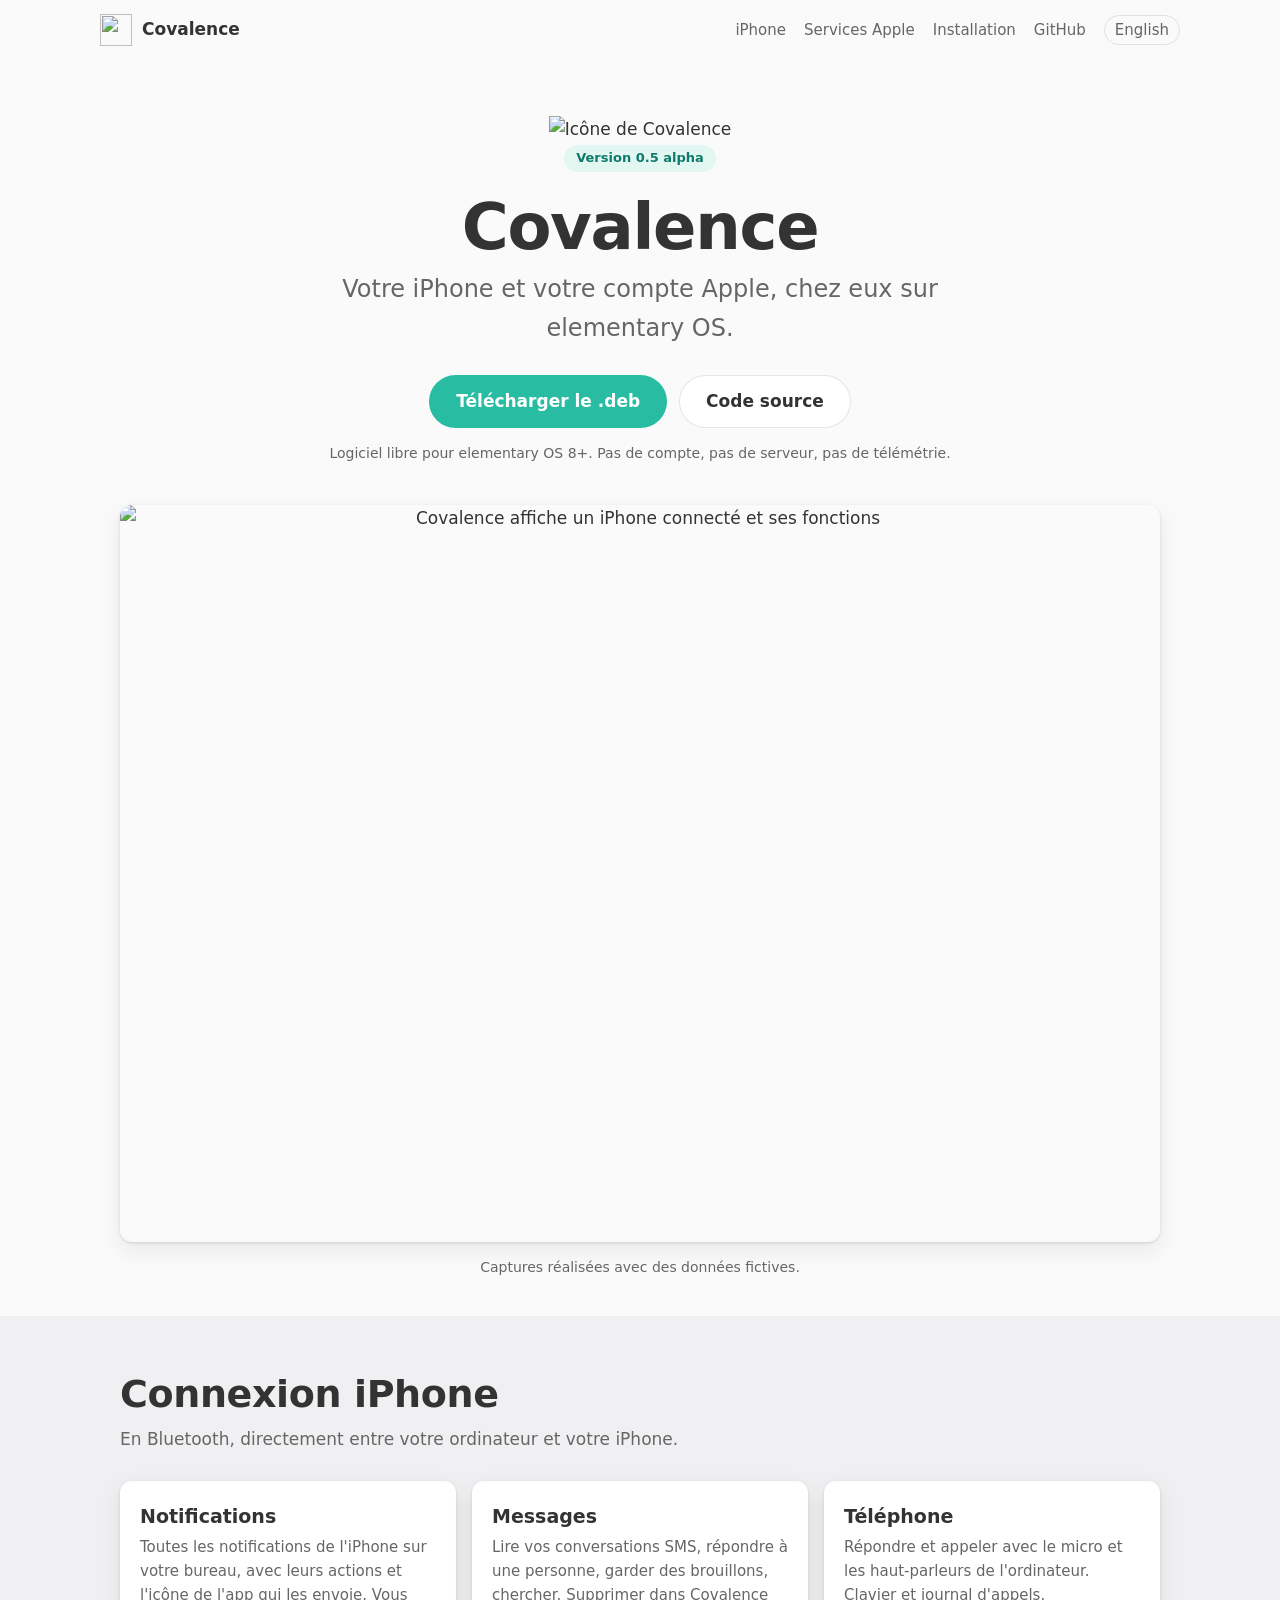
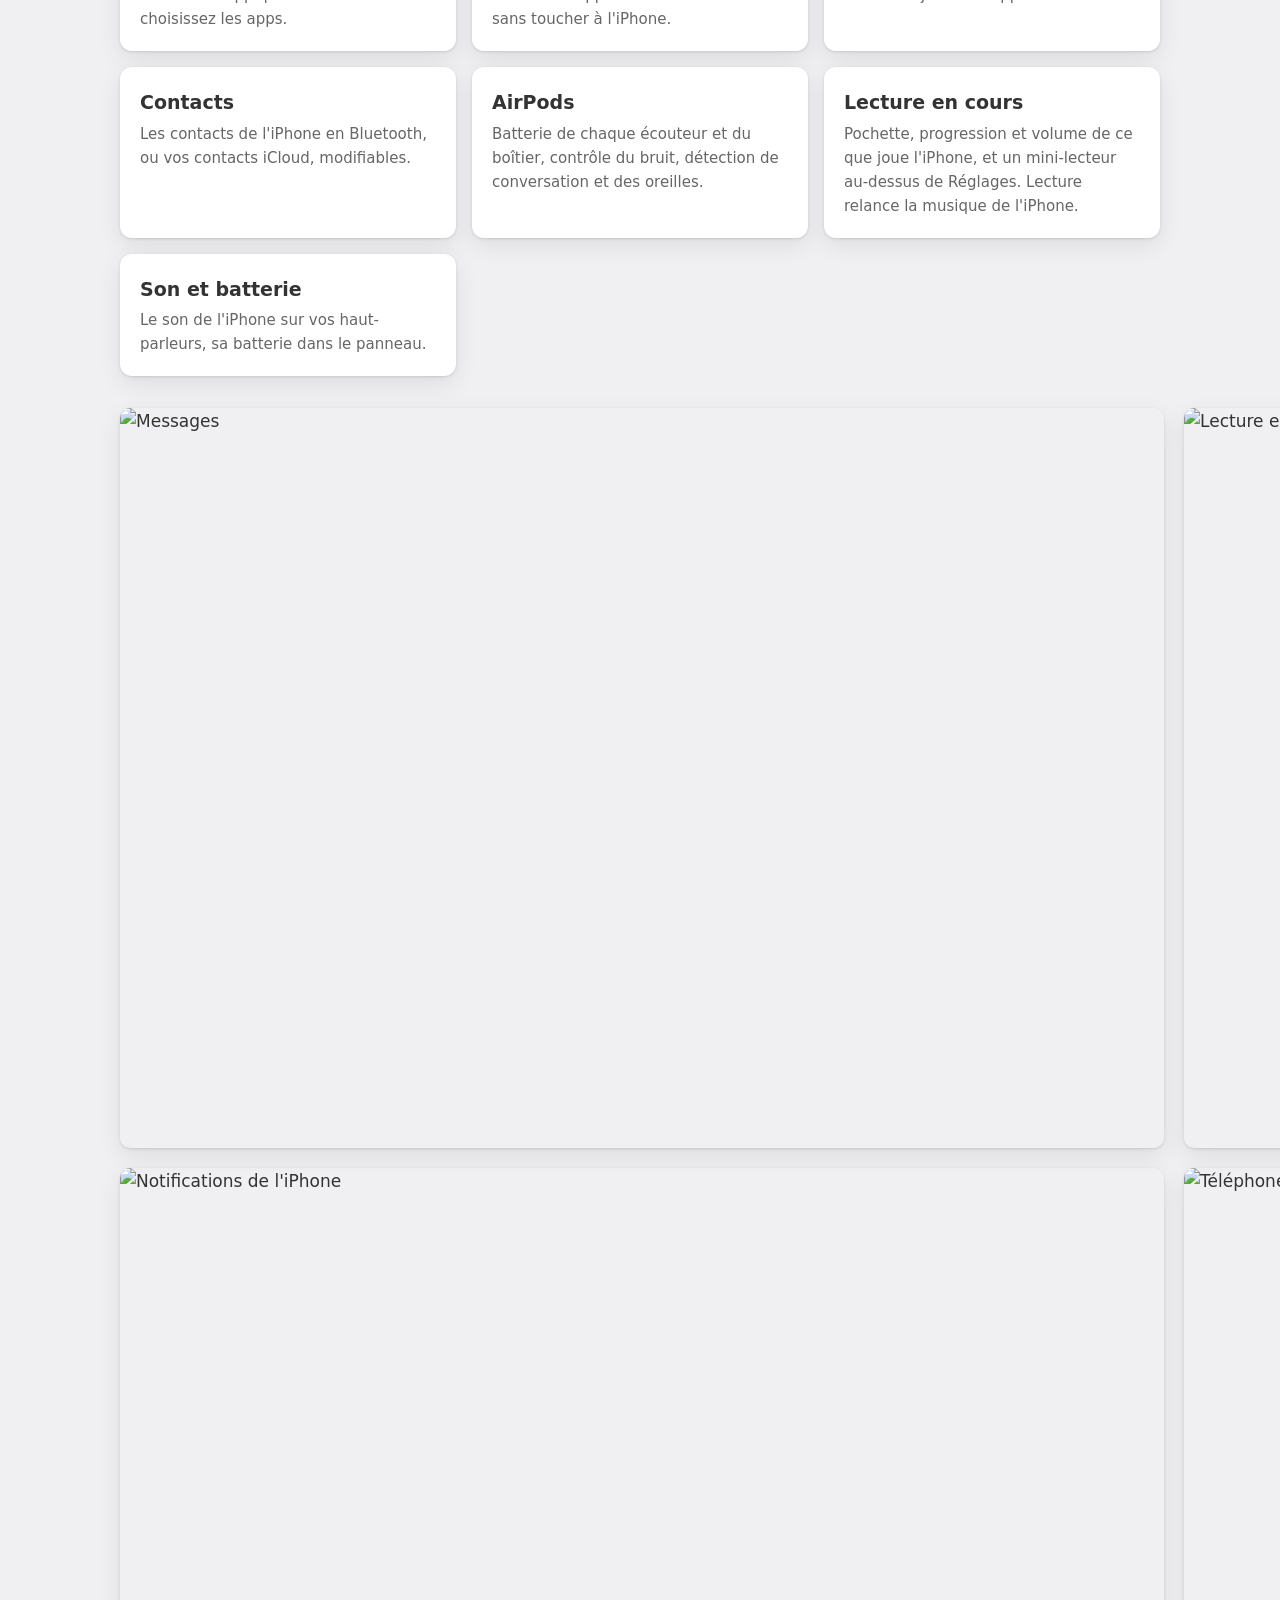
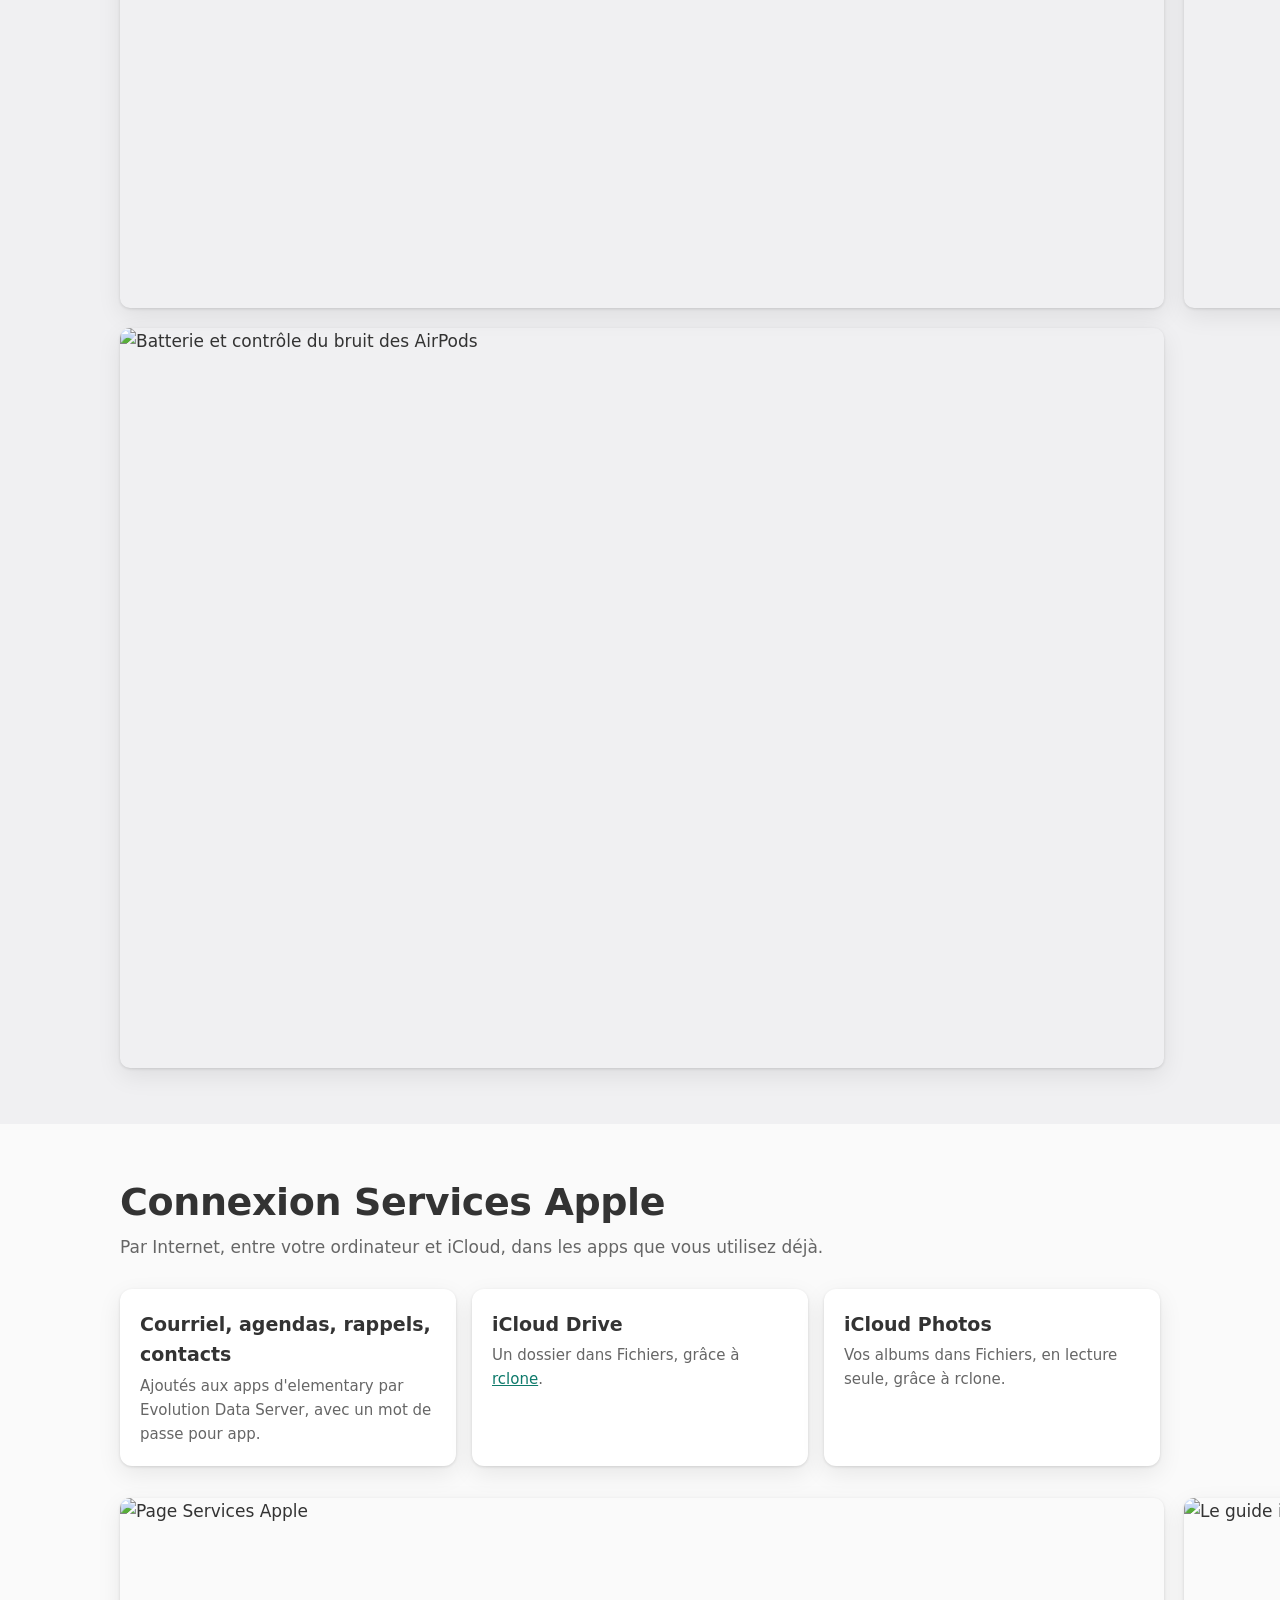
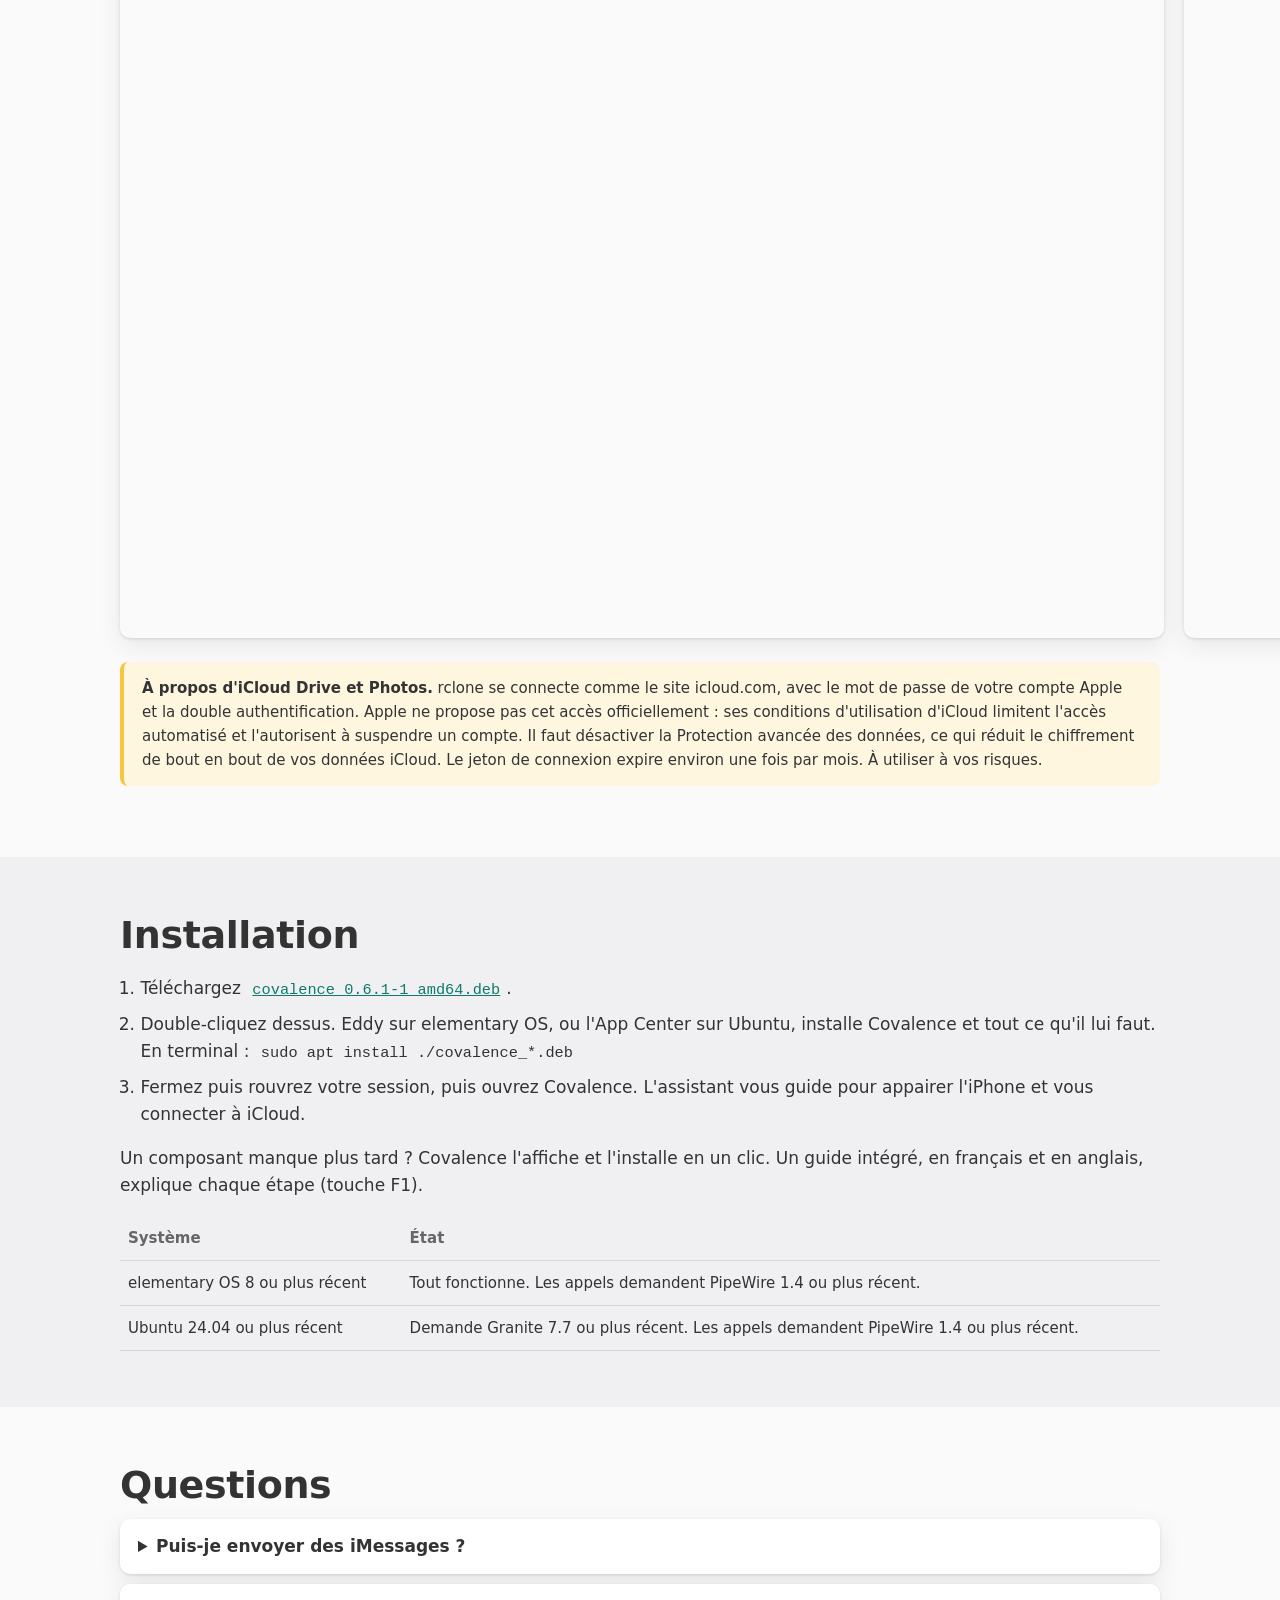
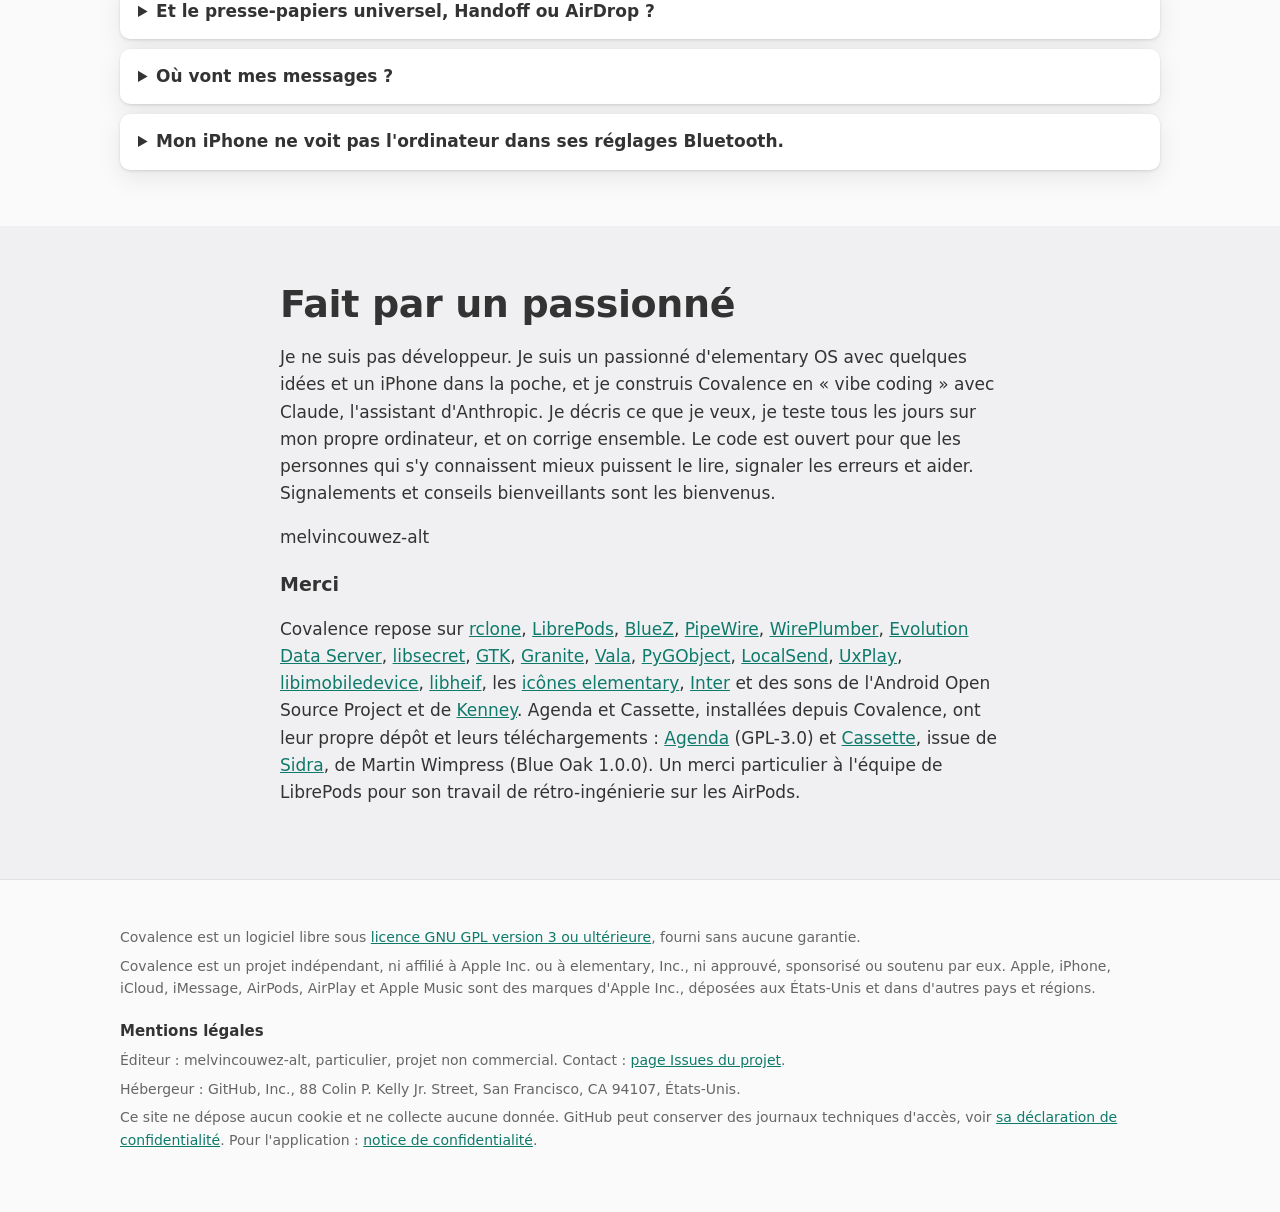
==== commit 5e51a3b5: "Covalence 0.6.1 alpha" ====
--- a/site/fr/index.html
+++ b/site/fr/index.html
@@ -82,7 +82,7 @@
       <div class="wrap">
         <h2>Installation</h2>
         <ol class="steps">
-          <li>Téléchargez <a href="https://github.com/melvincouwez-alt/covalence/releases/tag/v0.6.0"><code>covalence_0.6.0-1_amd64.deb</code></a>.</li>
+          <li>Téléchargez <a href="https://github.com/melvincouwez-alt/covalence/releases/tag/v0.6.1"><code>covalence_0.6.1-1_amd64.deb</code></a>.</li>
           <li>Double-cliquez dessus. Eddy sur elementary OS, ou l'App Center sur Ubuntu, installe Covalence et tout ce qu'il lui faut. En terminal : <code>sudo apt install ./covalence_*.deb</code></li>
           <li>Fermez puis rouvrez votre session, puis ouvrez Covalence. L'assistant vous guide pour appairer l'iPhone et vous connecter à iCloud.</li>
         </ol>
@@ -129,7 +129,7 @@
           <a href="https://github.com/strukturag/libheif">libheif</a>,
           les <a href="https://github.com/elementary/icons">icônes elementary</a>,
           <a href="https://github.com/rsms/inter">Inter</a> et des sons de l'Android Open Source Project et de <a href="https://kenney.nl/assets/interface-sounds">Kenney</a>.
-          Agenda et Cassette, publiées avec Covalence, ont leur propre code source : <a href="https://github.com/melvincouwez-alt/agenda">Agenda</a> (GPL-3.0) et <a href="https://github.com/melvincouwez-alt/cassette">Cassette</a>, issue de <a href="https://github.com/wimpysworld/sidra">Sidra</a>, de Martin Wimpress (Blue Oak 1.0.0).
+          Agenda et Cassette, installées depuis Covalence, ont leur propre dépôt et leurs téléchargements : <a href="https://github.com/melvincouwez-alt/agenda">Agenda</a> (GPL-3.0) et <a href="https://github.com/melvincouwez-alt/cassette">Cassette</a>, issue de <a href="https://github.com/wimpysworld/sidra">Sidra</a>, de Martin Wimpress (Blue Oak 1.0.0).
           Un merci particulier à l'équipe de LibrePods pour son travail de rétro-ingénierie sur les AirPods.</p>
       </div>
     </section>
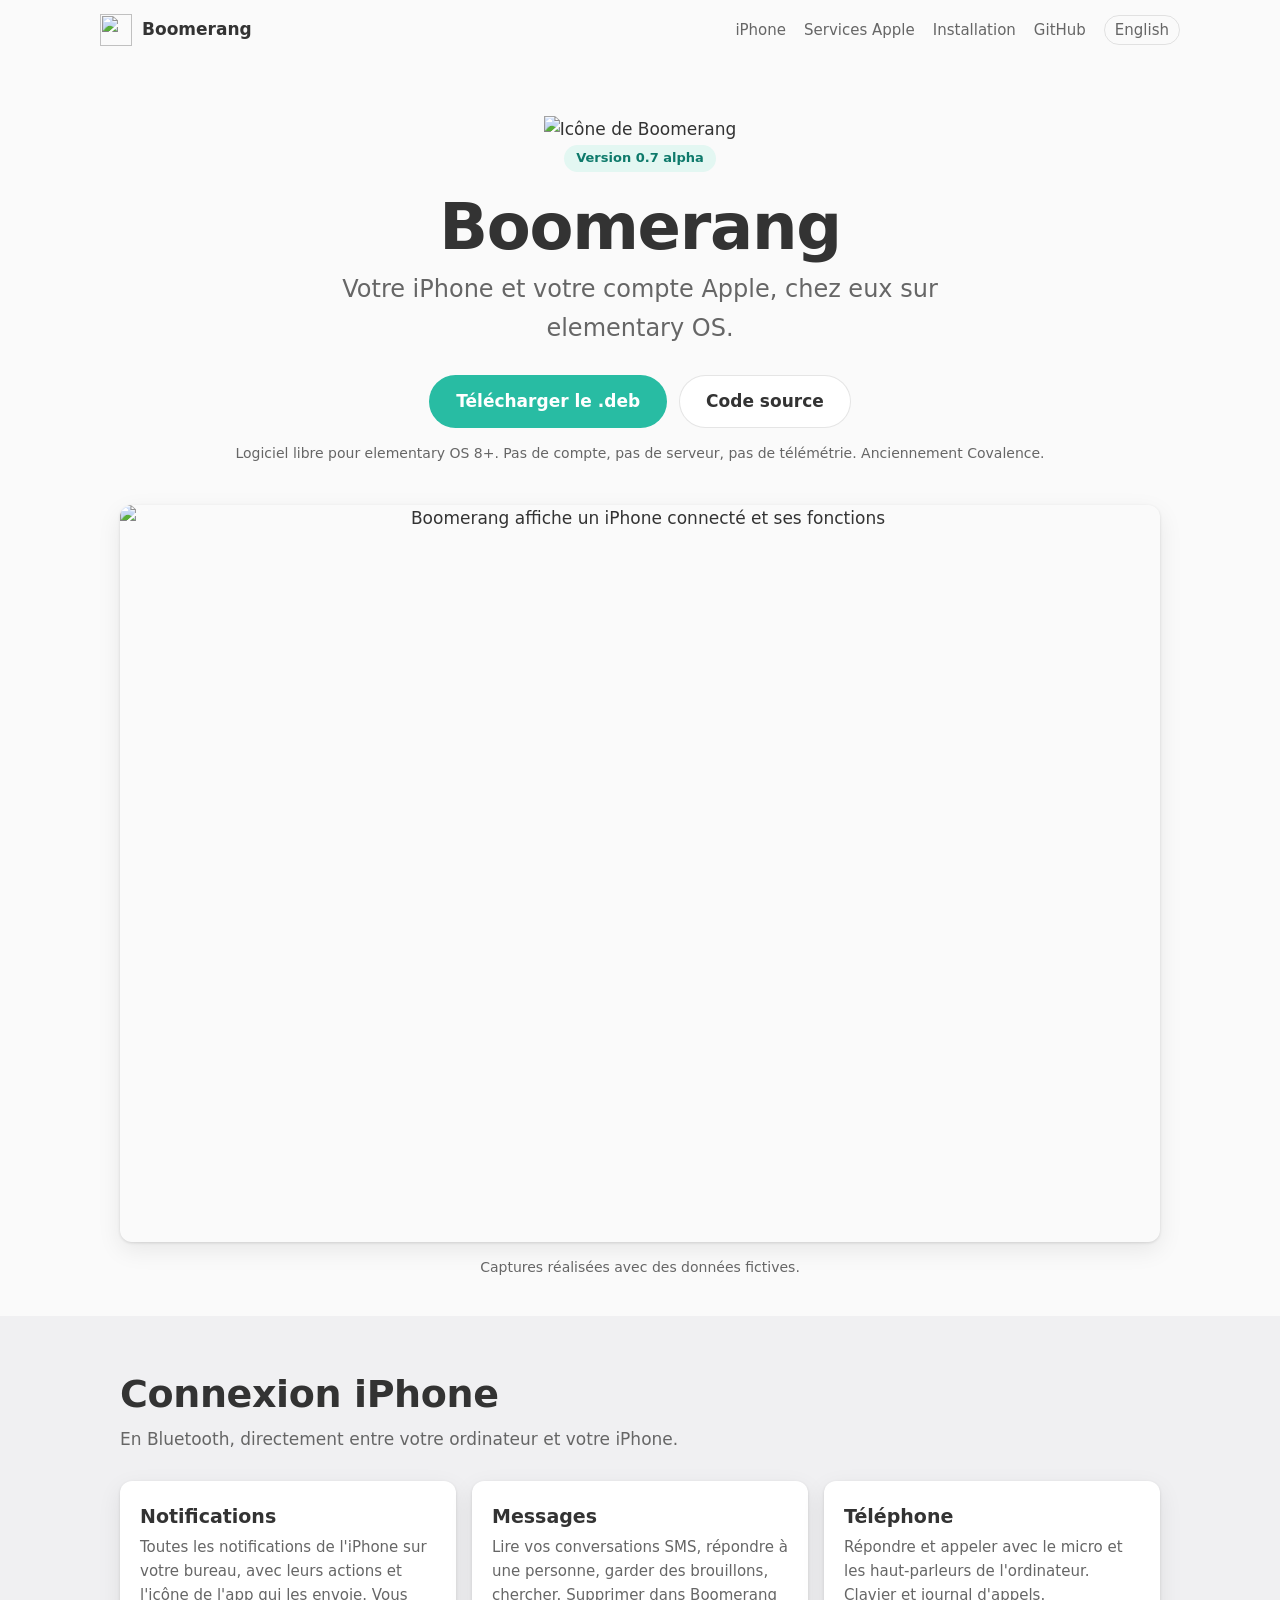
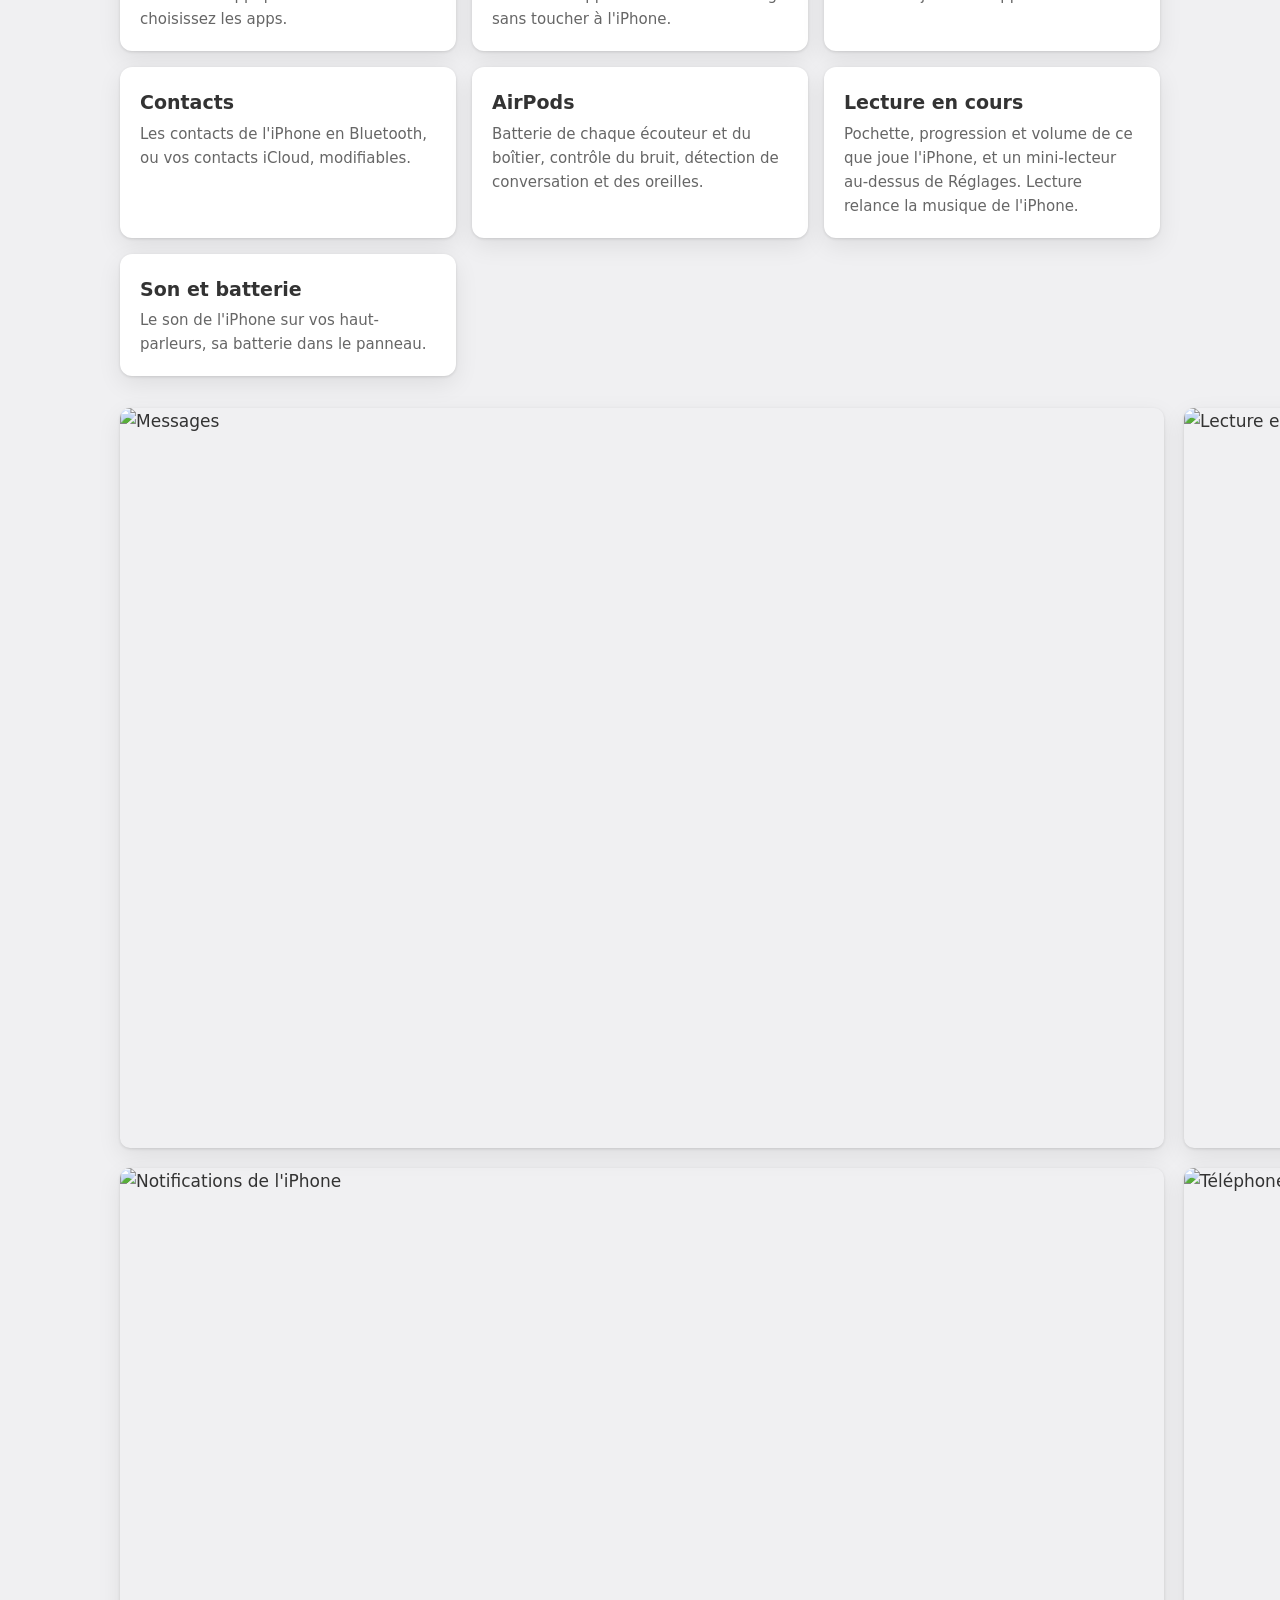
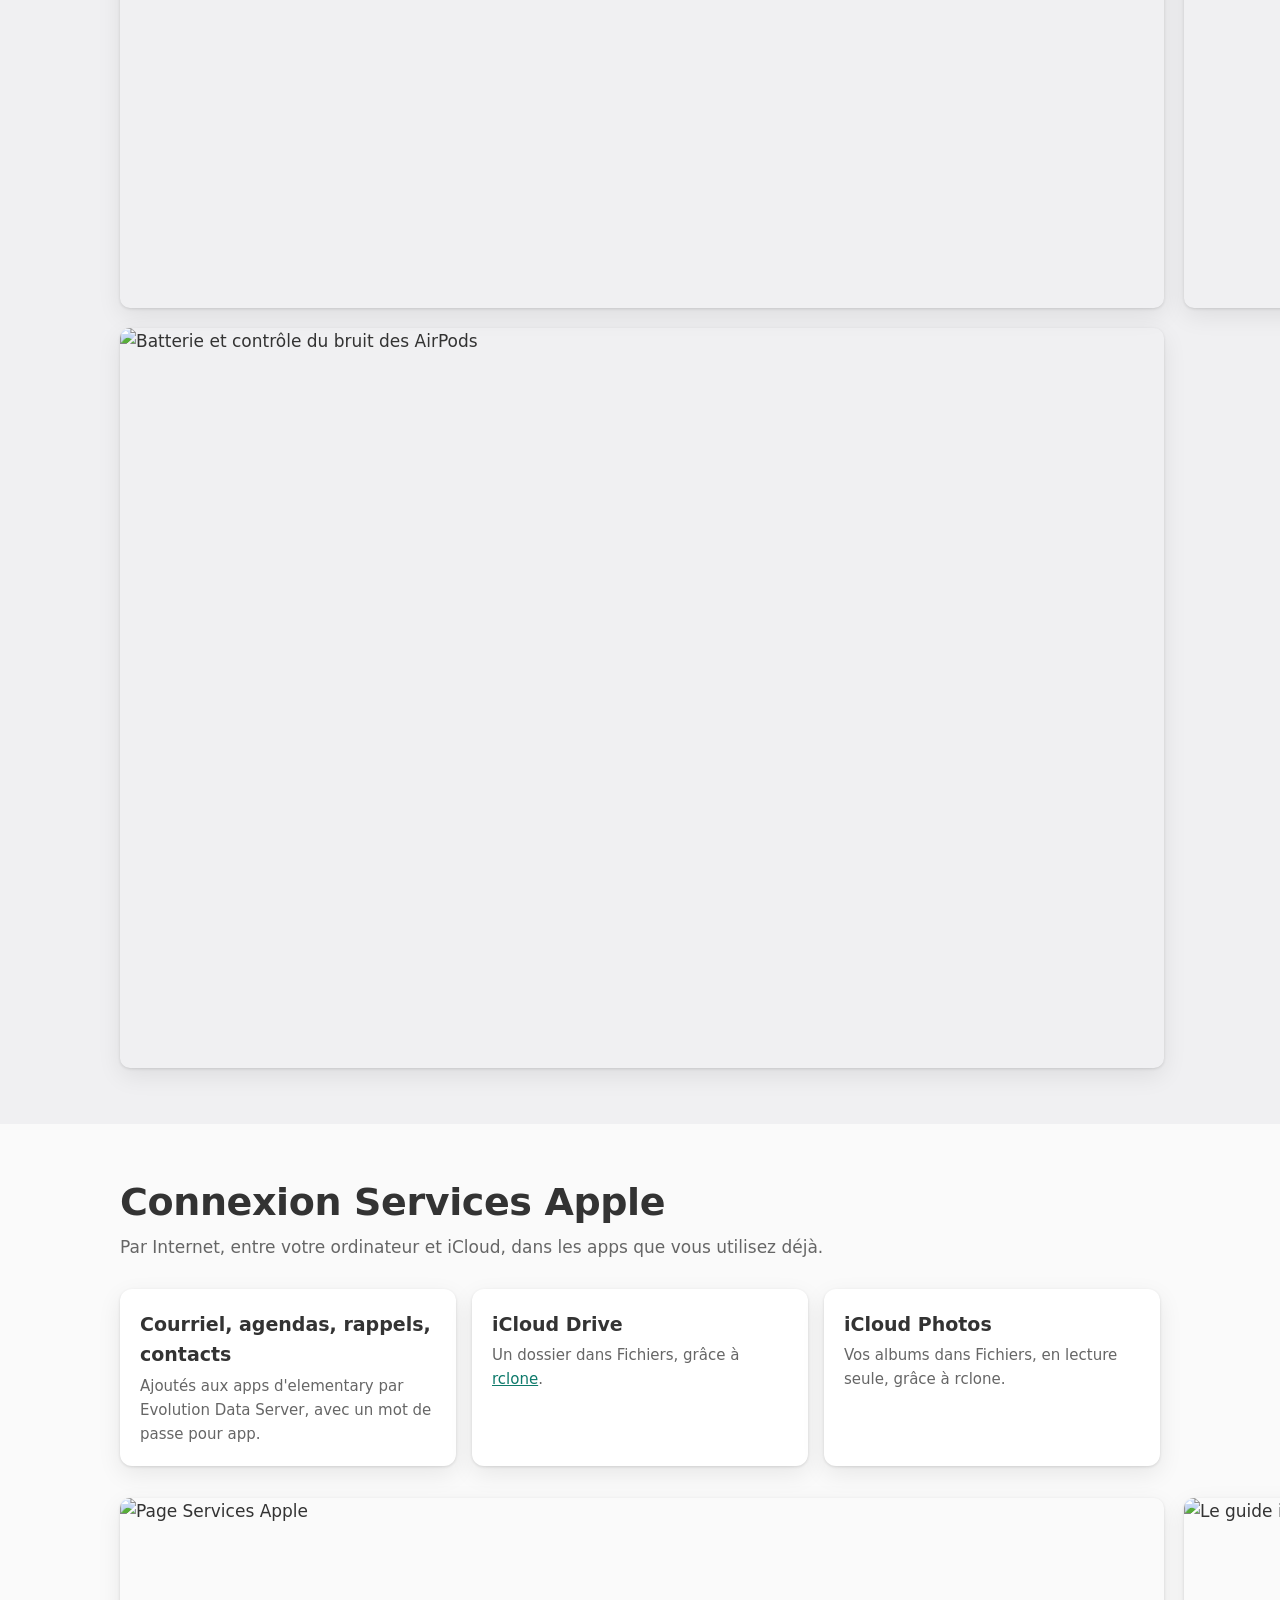
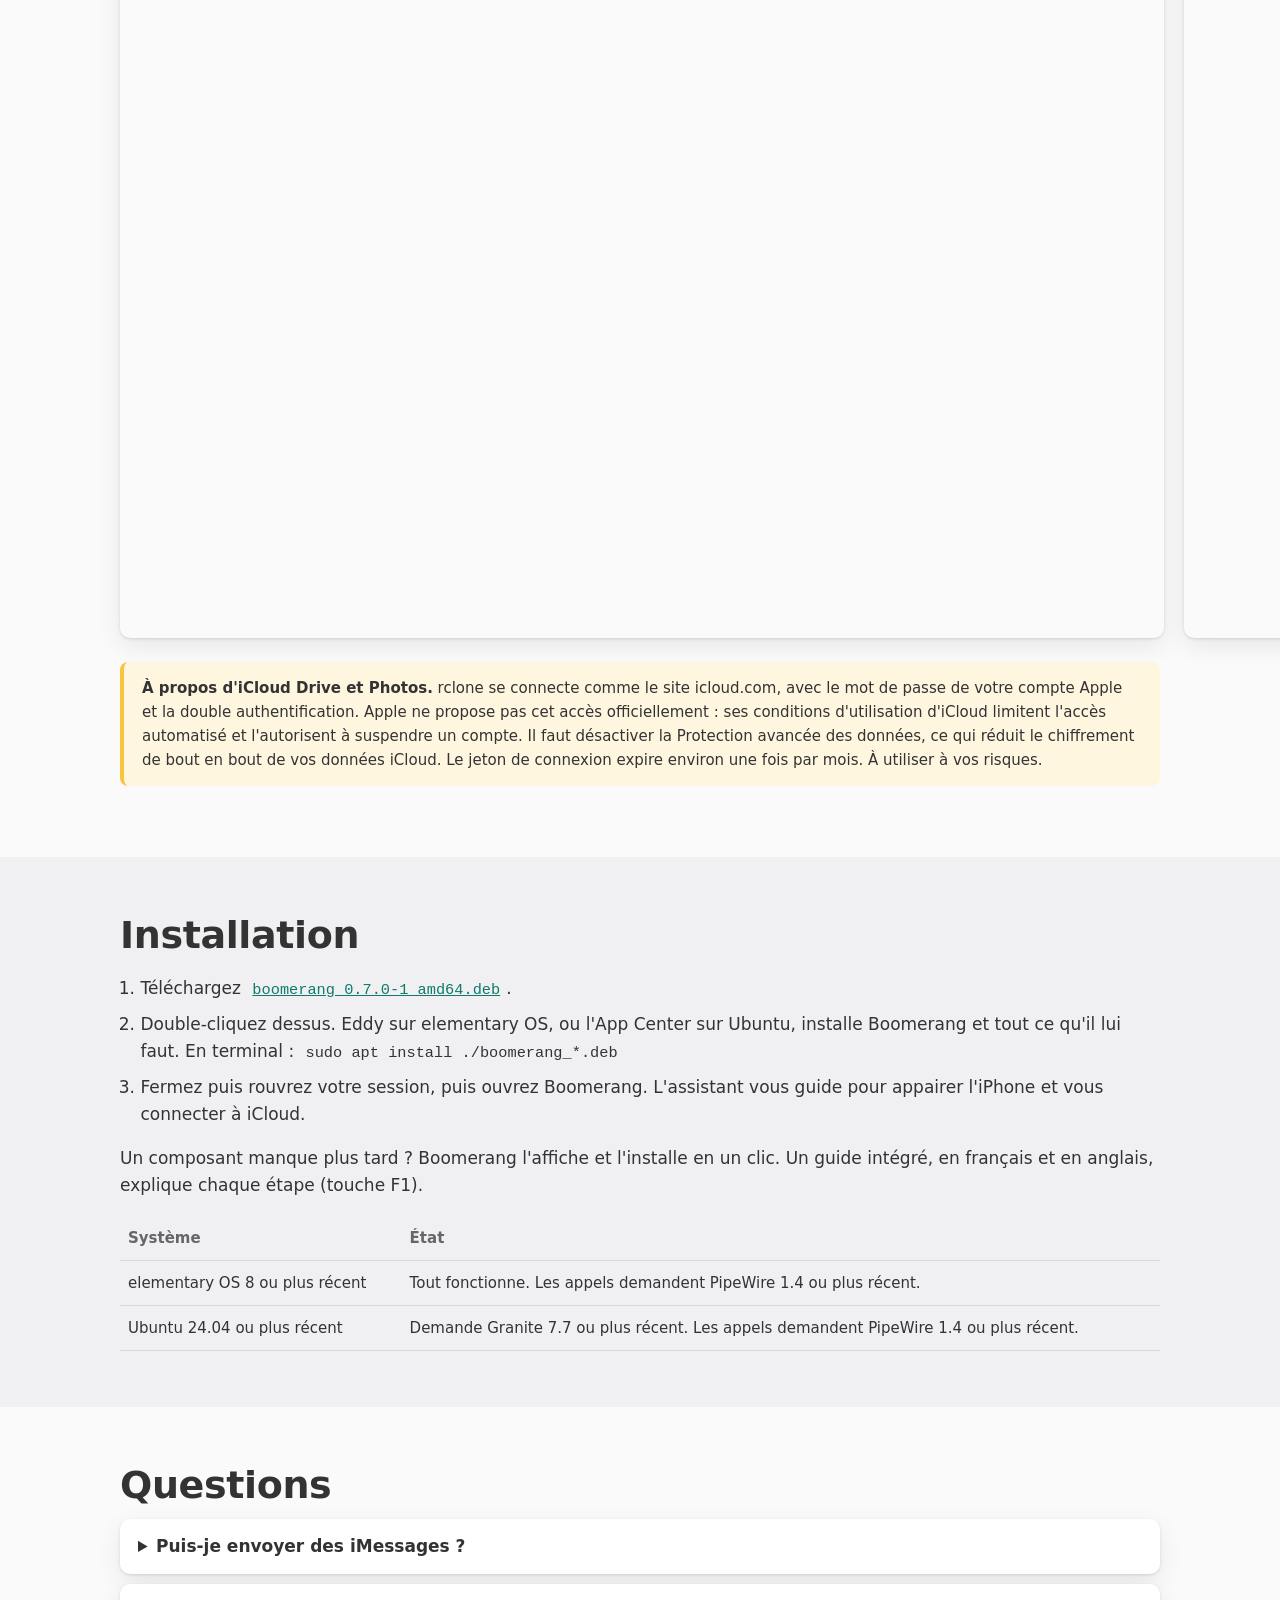
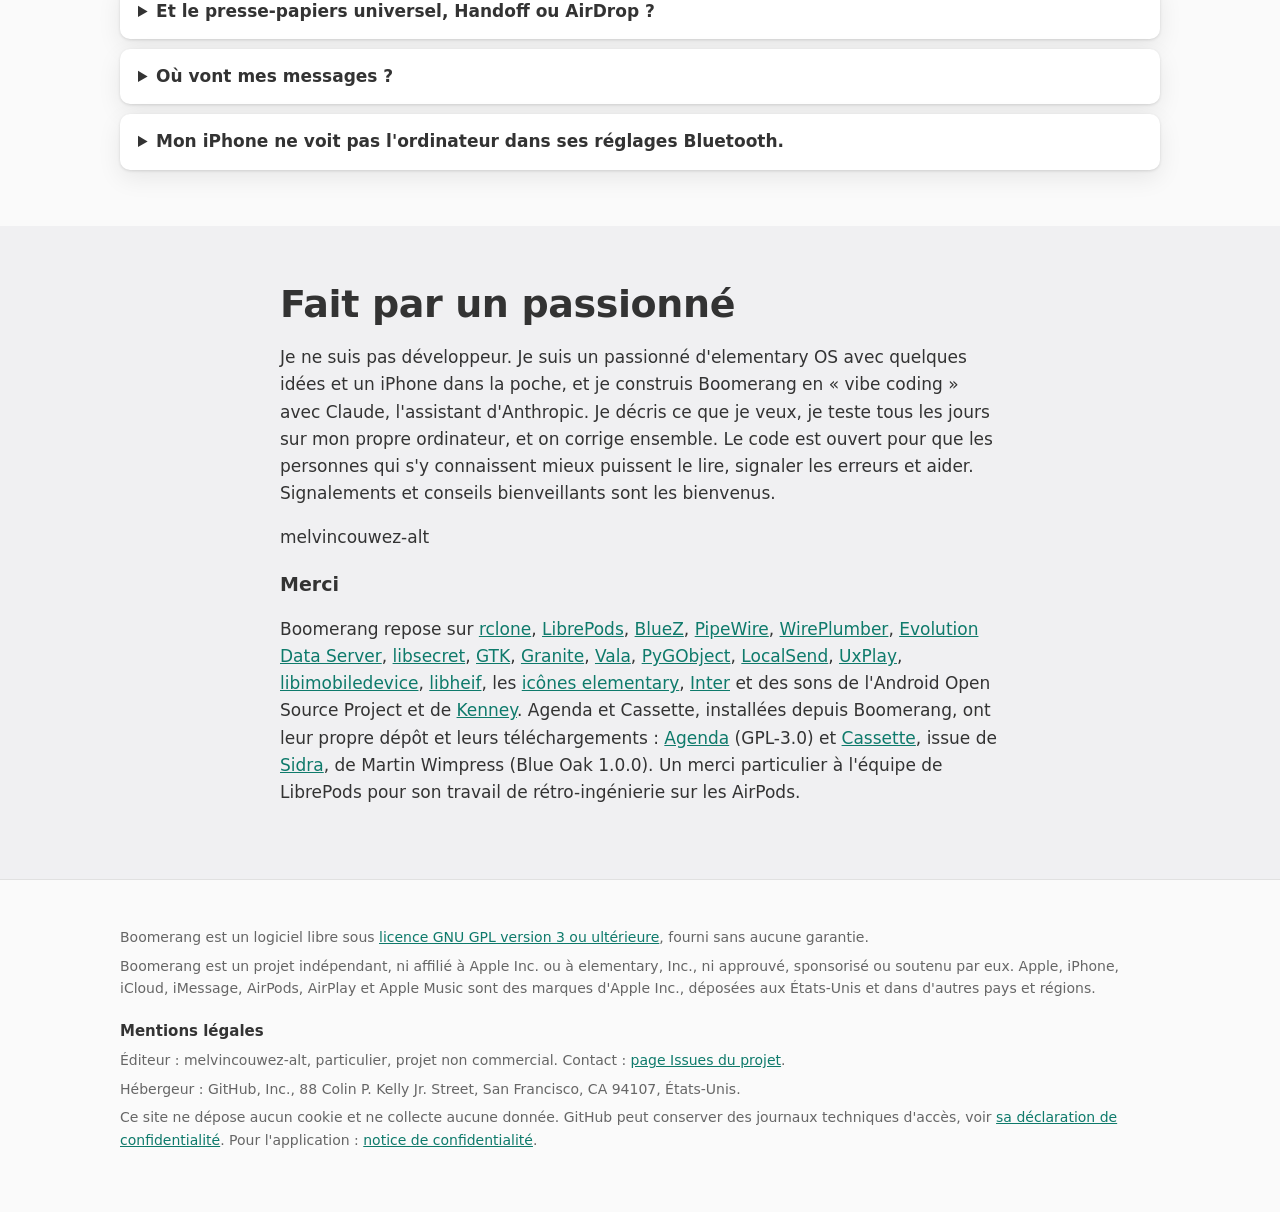
==== commit 6d766f9c: "Boomerang 0.7.0 alpha (formerly Covalence)" ====
--- a/site/fr/index.html
+++ b/site/fr/index.html
@@ -5,36 +5,36 @@
 <head>
   <meta charset="utf-8">
   <meta name="viewport" content="width=device-width, initial-scale=1">
-  <title>Covalence : votre iPhone et iCloud sur elementary OS</title>
-  <meta name="description" content="Covalence amène les notifications, messages, appels, contacts, AirPods de l'iPhone et iCloud sur elementary OS. Logiciel libre, sans serveur ni télémétrie.">
+  <title>Boomerang : votre iPhone et iCloud sur elementary OS</title>
+  <meta name="description" content="Boomerang amène les notifications, messages, appels, contacts, AirPods de l'iPhone et iCloud sur elementary OS. Logiciel libre, sans serveur ni télémétrie.">
   <link rel="icon" href="../icon.svg" type="image/svg+xml">
   <link rel="alternate" hreflang="en" href="../">
   <link rel="stylesheet" href="../style.css">
 </head>
 <body>
   <header class="wrap bar">
-    <a class="brand" href="./"><img src="../icon.svg" alt="">Covalence</a>
+    <a class="brand" href="./"><img src="../icon.svg" alt="">Boomerang</a>
     <nav>
       <a class="section" href="#iphone">iPhone</a>
       <a class="section" href="#apple">Services Apple</a>
       <a class="section" href="#installation">Installation</a>
-      <a href="https://github.com/melvincouwez-alt/covalence">GitHub</a>
+      <a href="https://github.com/melvincouwez-alt/boomerang">GitHub</a>
       <a class="lang" href="../" hreflang="en" lang="en">English</a>
     </nav>
   </header>
 
   <main>
     <div class="wrap hero">
-      <img class="icon" src="../icon.svg" alt="Icône de Covalence">
-      <div><span class="badge">Version 0.5 alpha</span></div>
-      <h1>Covalence</h1>
+      <img class="icon" src="../icon.svg" alt="Icône de Boomerang">
+      <div><span class="badge">Version 0.7 alpha</span></div>
+      <h1>Boomerang</h1>
       <p class="lead">Votre iPhone et votre compte Apple, chez eux sur elementary OS.</p>
       <div class="actions">
-        <a class="button primary" href="https://github.com/melvincouwez-alt/covalence/releases/latest">Télécharger le .deb</a>
-        <a class="button" href="https://github.com/melvincouwez-alt/covalence">Code source</a>
+        <a class="button primary" href="https://github.com/melvincouwez-alt/boomerang/releases/latest">Télécharger le .deb</a>
+        <a class="button" href="https://github.com/melvincouwez-alt/boomerang">Code source</a>
       </div>
-      <p class="small">Logiciel libre pour elementary OS 8+. Pas de compte, pas de serveur, pas de télémétrie.</p>
-      <img class="shot" src="../screenshots/fr/device.png" width="1044" height="740" alt="Covalence affiche un iPhone connecté et ses fonctions">
+      <p class="small">Logiciel libre pour elementary OS 8+. Pas de compte, pas de serveur, pas de télémétrie. Anciennement Covalence.</p>
+      <img class="shot" src="../screenshots/fr/device.png" width="1044" height="740" alt="Boomerang affiche un iPhone connecté et ses fonctions">
       <p class="small">Captures réalisées avec des données fictives.</p>
     </div>
 
@@ -44,7 +44,7 @@
         <p class="intro">En Bluetooth, directement entre votre ordinateur et votre iPhone.</p>
         <div class="grid">
           <div class="card"><h3>Notifications</h3><p>Toutes les notifications de l'iPhone sur votre bureau, avec leurs actions et l'icône de l'app qui les envoie. Vous choisissez les apps.</p></div>
-          <div class="card"><h3>Messages</h3><p>Lire vos conversations SMS, répondre à une personne, garder des brouillons, chercher. Supprimer dans Covalence sans toucher à l'iPhone.</p></div>
+          <div class="card"><h3>Messages</h3><p>Lire vos conversations SMS, répondre à une personne, garder des brouillons, chercher. Supprimer dans Boomerang sans toucher à l'iPhone.</p></div>
           <div class="card"><h3>Téléphone</h3><p>Répondre et appeler avec le micro et les haut-parleurs de l'ordinateur. Clavier et journal d'appels.</p></div>
           <div class="card"><h3>Contacts</h3><p>Les contacts de l'iPhone en Bluetooth, ou vos contacts iCloud, modifiables.</p></div>
           <div class="card"><h3>AirPods</h3><p>Batterie de chaque écouteur et du boîtier, contrôle du bruit, détection de conversation et des oreilles.</p></div>
@@ -82,11 +82,11 @@
       <div class="wrap">
         <h2>Installation</h2>
         <ol class="steps">
-          <li>Téléchargez <a href="https://github.com/melvincouwez-alt/covalence/releases/tag/v0.6.1"><code>covalence_0.6.1-1_amd64.deb</code></a>.</li>
-          <li>Double-cliquez dessus. Eddy sur elementary OS, ou l'App Center sur Ubuntu, installe Covalence et tout ce qu'il lui faut. En terminal : <code>sudo apt install ./covalence_*.deb</code></li>
-          <li>Fermez puis rouvrez votre session, puis ouvrez Covalence. L'assistant vous guide pour appairer l'iPhone et vous connecter à iCloud.</li>
+          <li>Téléchargez <a href="https://github.com/melvincouwez-alt/boomerang/releases/tag/v0.7.0"><code>boomerang_0.7.0-1_amd64.deb</code></a>.</li>
+          <li>Double-cliquez dessus. Eddy sur elementary OS, ou l'App Center sur Ubuntu, installe Boomerang et tout ce qu'il lui faut. En terminal : <code>sudo apt install ./boomerang_*.deb</code></li>
+          <li>Fermez puis rouvrez votre session, puis ouvrez Boomerang. L'assistant vous guide pour appairer l'iPhone et vous connecter à iCloud.</li>
         </ol>
-        <p>Un composant manque plus tard ? Covalence l'affiche et l'installe en un clic. Un guide intégré, en français et en anglais, explique chaque étape (touche F1).</p>
+        <p>Un composant manque plus tard ? Boomerang l'affiche et l'installe en un clic. Un guide intégré, en français et en anglais, explique chaque étape (touche F1).</p>
         <table>
           <tr><th>Système</th><th>État</th></tr>
           <tr><td>elementary OS 8 ou plus récent</td><td>Tout fonctionne. Les appels demandent PipeWire 1.4 ou plus récent.</td></tr>
@@ -100,7 +100,7 @@
         <h2>Questions</h2>
         <details><summary>Puis-je envoyer des iMessages ?</summary><p>Non. Le Bluetooth ne permet à un ordinateur que d'envoyer un SMS à une seule personne. Les réponses de groupe et les pièces jointes restent sur l'iPhone.</p></details>
         <details><summary>Et le presse-papiers universel, Handoff ou AirDrop ?</summary><p>Impossible : il leur faut le chiffrement et la pile Wi-Fi d'Apple.</p></details>
-        <details><summary>Où vont mes messages ?</summary><p>Nulle part ailleurs que sur votre ordinateur. Covalence n'a pas de serveur et n'envoie aucune statistique. Lisez la <a href="https://github.com/melvincouwez-alt/covalence/blob/HEAD/docs/confidentialite.md">notice de confidentialité</a>.</p></details>
+        <details><summary>Où vont mes messages ?</summary><p>Nulle part ailleurs que sur votre ordinateur. Boomerang n'a pas de serveur et n'envoie aucune statistique. Lisez la <a href="https://github.com/melvincouwez-alt/boomerang/blob/HEAD/docs/confidentialite.md">notice de confidentialité</a>.</p></details>
         <details><summary>Mon iPhone ne voit pas l'ordinateur dans ses réglages Bluetooth.</summary><p>C'est normal pour ce type d'accessoire. Le guide montre comment appairer avec l'app gratuite nRF Connect.</p></details>
       </div>
     </section>
@@ -108,10 +108,10 @@
     <section class="alt">
       <div class="wrap who">
         <h2>Fait par un passionné</h2>
-        <p>Je ne suis pas développeur. Je suis un passionné d'elementary OS avec quelques idées et un iPhone dans la poche, et je construis Covalence en « vibe coding » avec Claude, l'assistant d'Anthropic. Je décris ce que je veux, je teste tous les jours sur mon propre ordinateur, et on corrige ensemble. Le code est ouvert pour que les personnes qui s'y connaissent mieux puissent le lire, signaler les erreurs et aider. Signalements et conseils bienveillants sont les bienvenus.</p>
+        <p>Je ne suis pas développeur. Je suis un passionné d'elementary OS avec quelques idées et un iPhone dans la poche, et je construis Boomerang en « vibe coding » avec Claude, l'assistant d'Anthropic. Je décris ce que je veux, je teste tous les jours sur mon propre ordinateur, et on corrige ensemble. Le code est ouvert pour que les personnes qui s'y connaissent mieux puissent le lire, signaler les erreurs et aider. Signalements et conseils bienveillants sont les bienvenus.</p>
         <p>melvincouwez-alt</p>
         <h3>Merci</h3>
-        <p>Covalence repose sur
+        <p>Boomerang repose sur
           <a href="https://github.com/rclone/rclone">rclone</a>,
           <a href="https://github.com/librepods-org/librepods">LibrePods</a>,
           <a href="https://github.com/bluez/bluez">BlueZ</a>,
@@ -129,7 +129,7 @@
           <a href="https://github.com/strukturag/libheif">libheif</a>,
           les <a href="https://github.com/elementary/icons">icônes elementary</a>,
           <a href="https://github.com/rsms/inter">Inter</a> et des sons de l'Android Open Source Project et de <a href="https://kenney.nl/assets/interface-sounds">Kenney</a>.
-          Agenda et Cassette, installées depuis Covalence, ont leur propre dépôt et leurs téléchargements : <a href="https://github.com/melvincouwez-alt/agenda">Agenda</a> (GPL-3.0) et <a href="https://github.com/melvincouwez-alt/cassette">Cassette</a>, issue de <a href="https://github.com/wimpysworld/sidra">Sidra</a>, de Martin Wimpress (Blue Oak 1.0.0).
+          Agenda et Cassette, installées depuis Boomerang, ont leur propre dépôt et leurs téléchargements : <a href="https://github.com/melvincouwez-alt/agenda">Agenda</a> (GPL-3.0) et <a href="https://github.com/melvincouwez-alt/cassette">Cassette</a>, issue de <a href="https://github.com/wimpysworld/sidra">Sidra</a>, de Martin Wimpress (Blue Oak 1.0.0).
           Un merci particulier à l'équipe de LibrePods pour son travail de rétro-ingénierie sur les AirPods.</p>
       </div>
     </section>
@@ -137,12 +137,12 @@
 
   <footer>
     <div class="wrap">
-      <p>Covalence est un logiciel libre sous <a href="https://github.com/melvincouwez-alt/covalence/blob/HEAD/LICENSE">licence GNU GPL version 3 ou ultérieure</a>, fourni sans aucune garantie.</p>
-      <p>Covalence est un projet indépendant, ni affilié à Apple Inc. ou à elementary, Inc., ni approuvé, sponsorisé ou soutenu par eux. Apple, iPhone, iCloud, iMessage, AirPods, AirPlay et Apple Music sont des marques d'Apple Inc., déposées aux États-Unis et dans d'autres pays et régions.</p>
+      <p>Boomerang est un logiciel libre sous <a href="https://github.com/melvincouwez-alt/boomerang/blob/HEAD/LICENSE">licence GNU GPL version 3 ou ultérieure</a>, fourni sans aucune garantie.</p>
+      <p>Boomerang est un projet indépendant, ni affilié à Apple Inc. ou à elementary, Inc., ni approuvé, sponsorisé ou soutenu par eux. Apple, iPhone, iCloud, iMessage, AirPods, AirPlay et Apple Music sont des marques d'Apple Inc., déposées aux États-Unis et dans d'autres pays et régions.</p>
       <h3>Mentions légales</h3>
-      <p>Éditeur : melvincouwez-alt, particulier, projet non commercial. Contact : <a href="https://github.com/melvincouwez-alt/covalence/issues">page Issues du projet</a>.</p>
+      <p>Éditeur : melvincouwez-alt, particulier, projet non commercial. Contact : <a href="https://github.com/melvincouwez-alt/boomerang/issues">page Issues du projet</a>.</p>
       <p>Hébergeur : GitHub, Inc., 88 Colin P. Kelly Jr. Street, San Francisco, CA 94107, États-Unis.</p>
-      <p>Ce site ne dépose aucun cookie et ne collecte aucune donnée. GitHub peut conserver des journaux techniques d'accès, voir <a href="https://docs.github.com/fr/site-policy/privacy-policies/github-general-privacy-statement">sa déclaration de confidentialité</a>. Pour l'application : <a href="https://github.com/melvincouwez-alt/covalence/blob/HEAD/docs/confidentialite.md">notice de confidentialité</a>.</p>
+      <p>Ce site ne dépose aucun cookie et ne collecte aucune donnée. GitHub peut conserver des journaux techniques d'accès, voir <a href="https://docs.github.com/fr/site-policy/privacy-policies/github-general-privacy-statement">sa déclaration de confidentialité</a>. Pour l'application : <a href="https://github.com/melvincouwez-alt/boomerang/blob/HEAD/docs/confidentialite.md">notice de confidentialité</a>.</p>
     </div>
   </footer>
 </body>
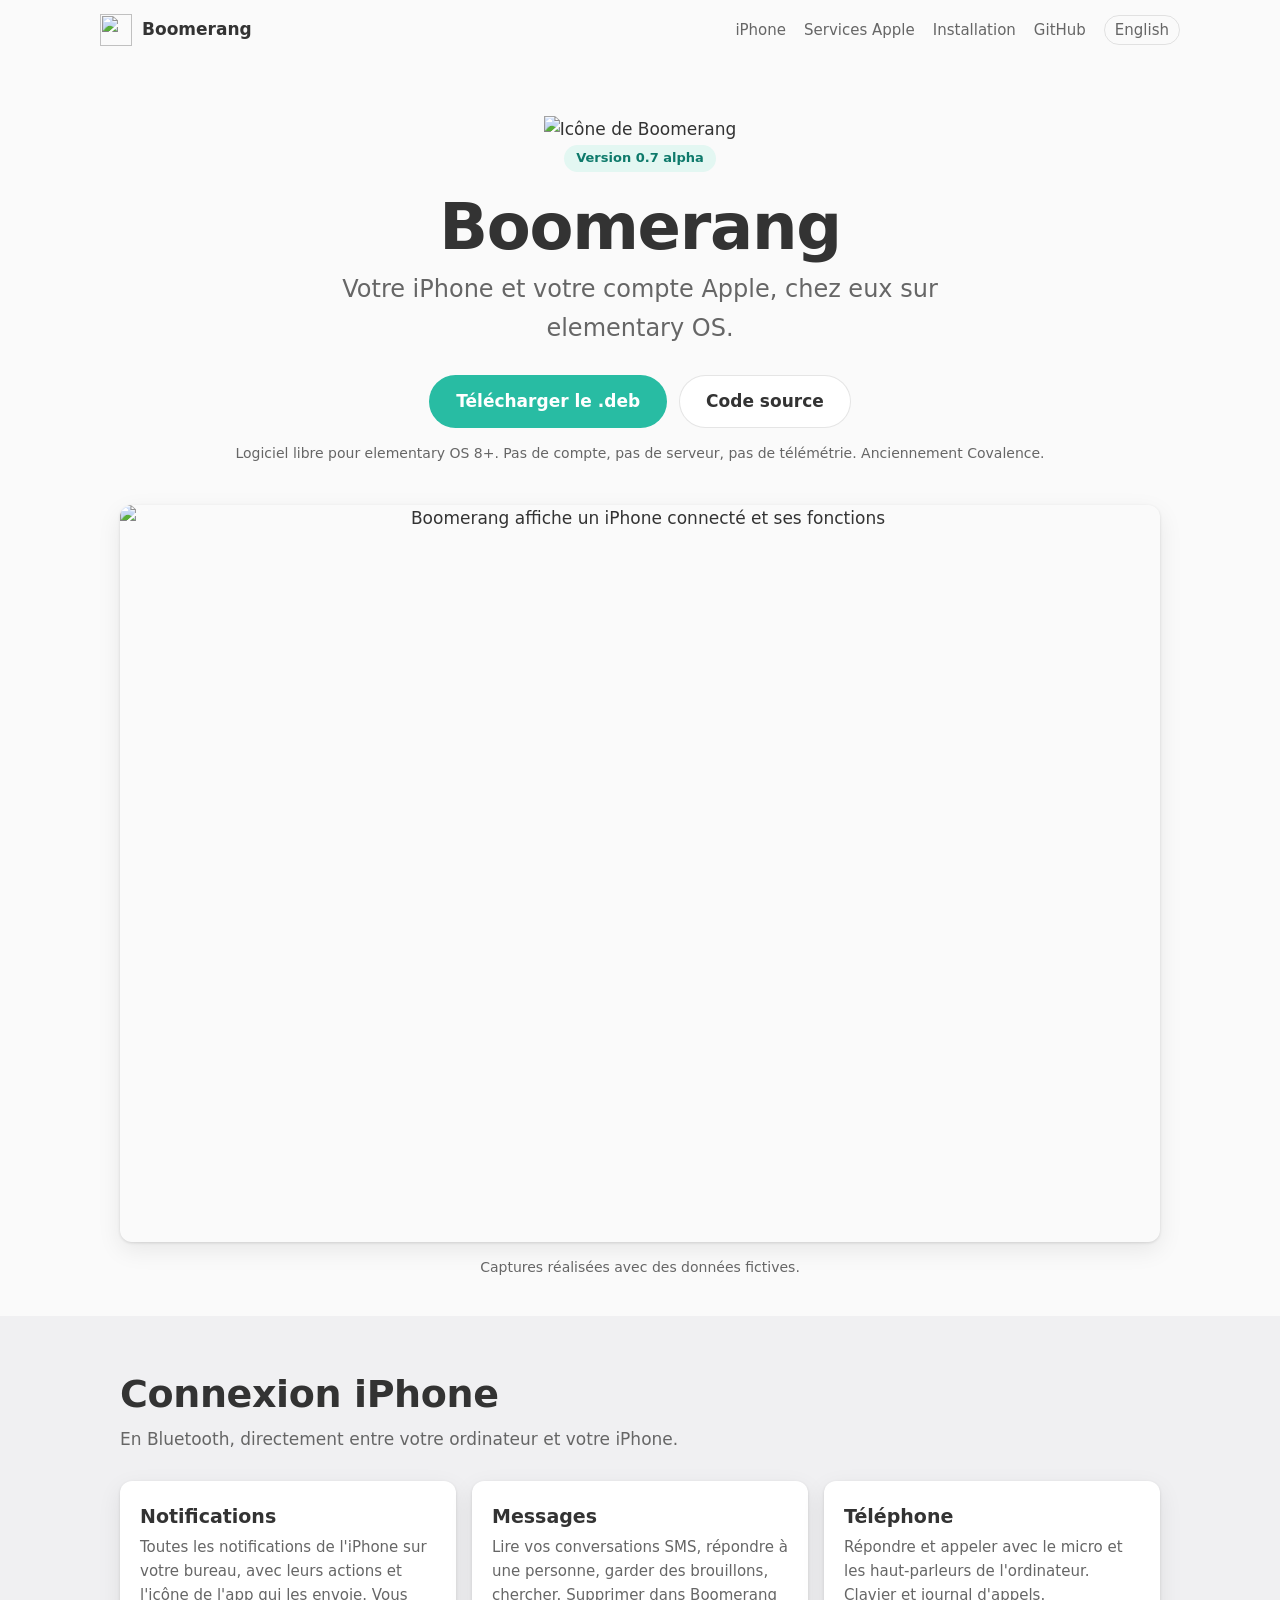
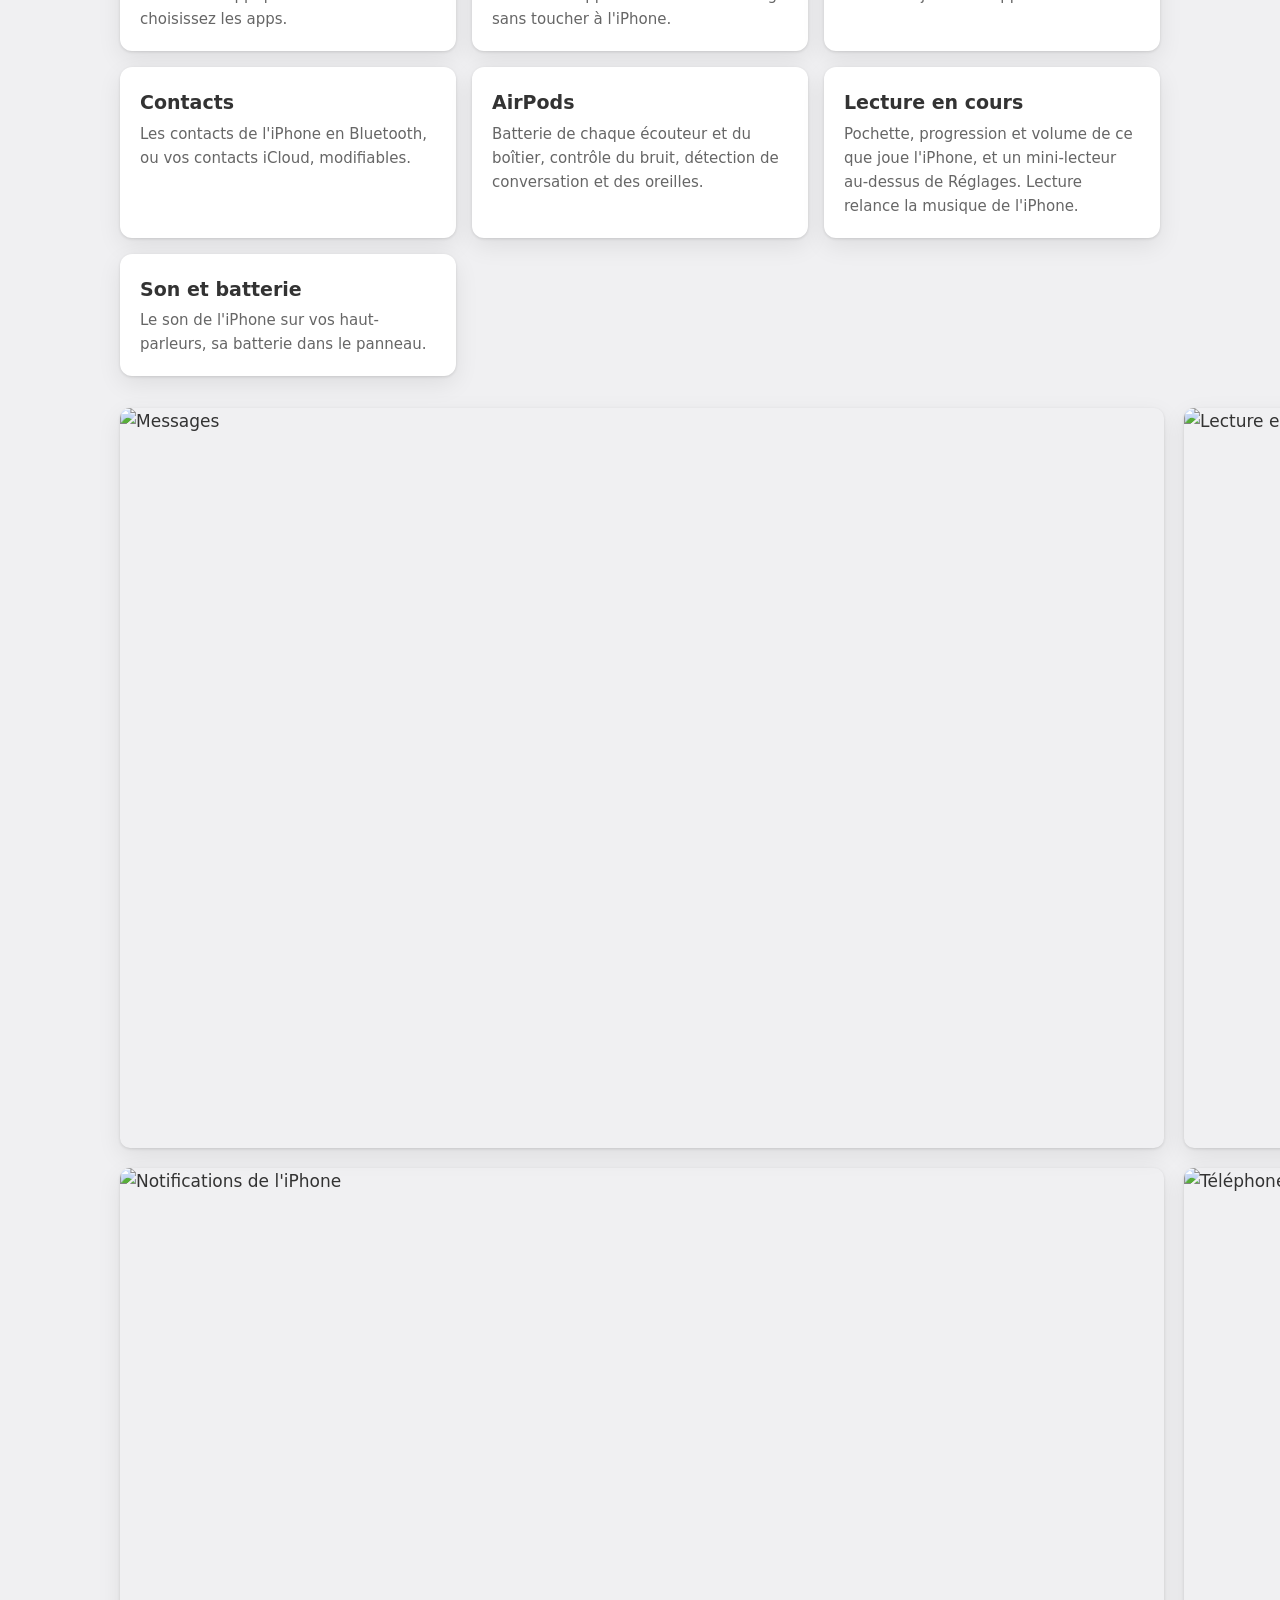
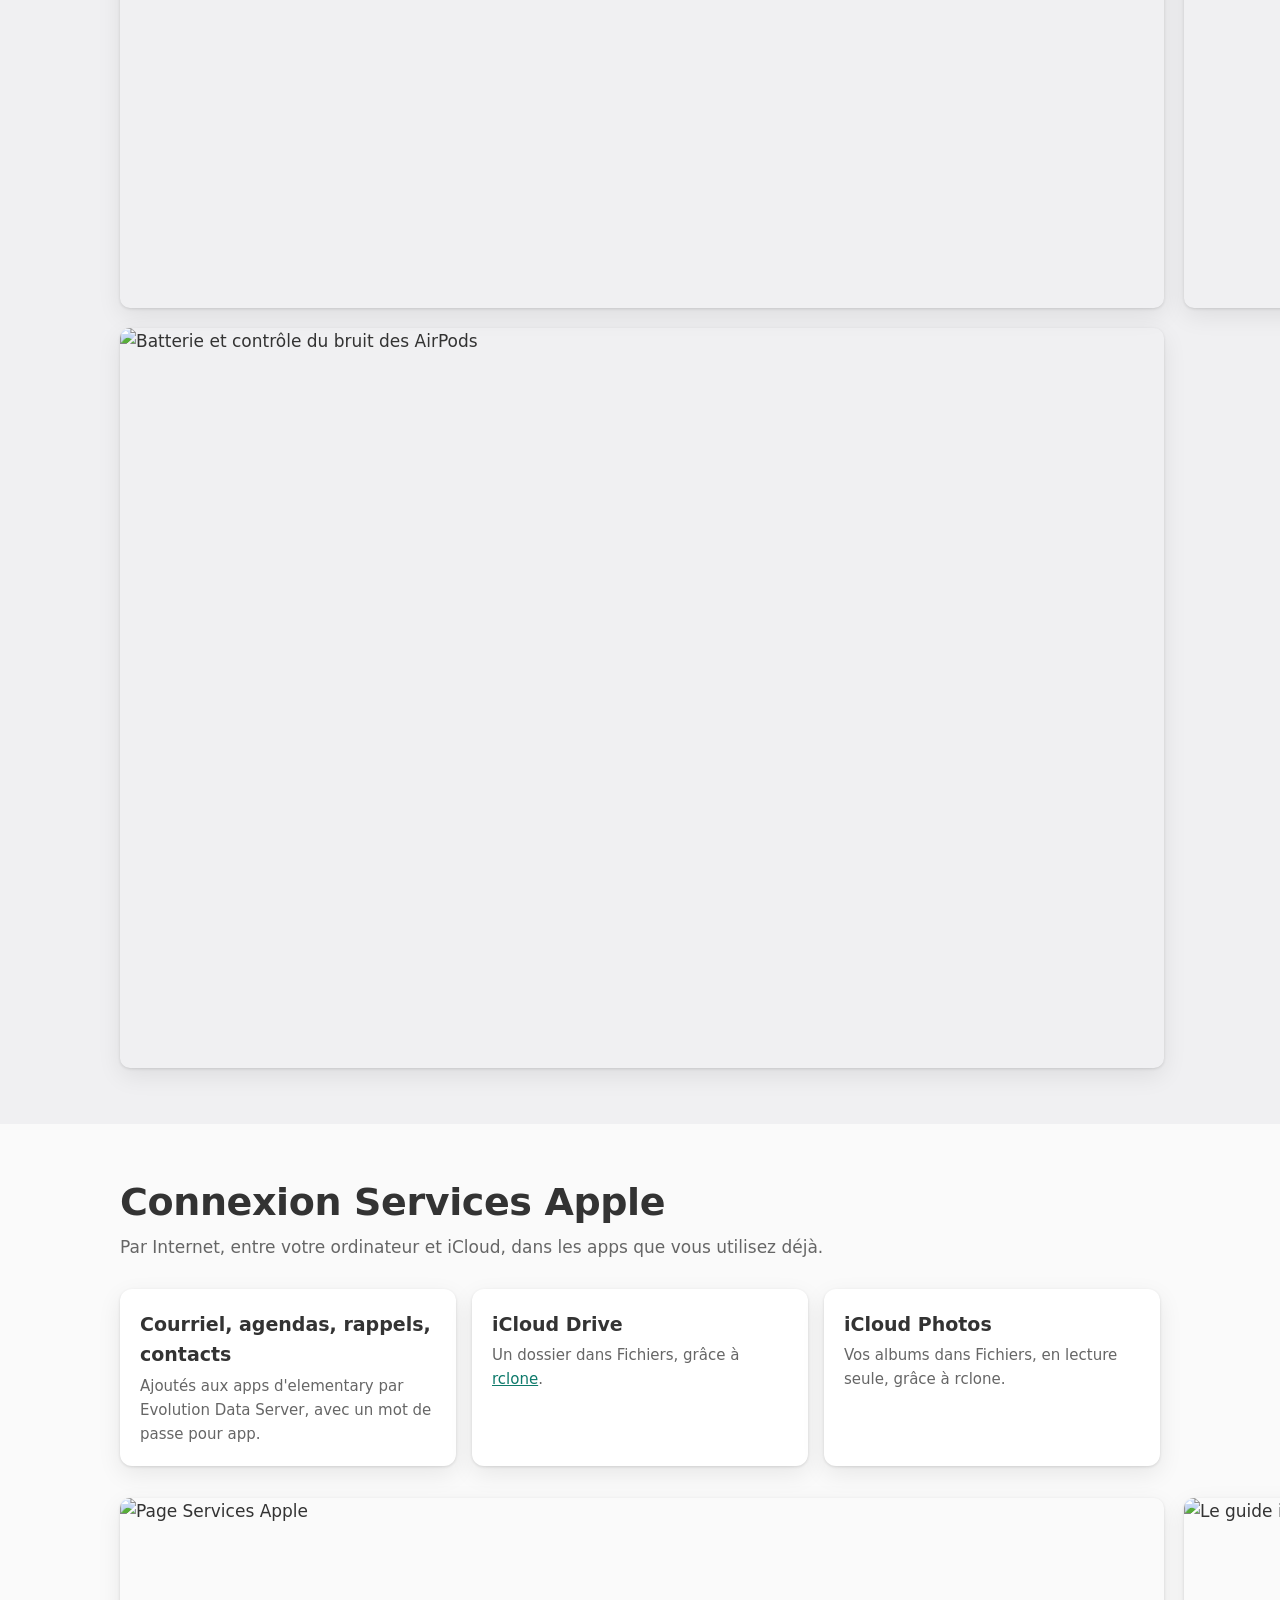
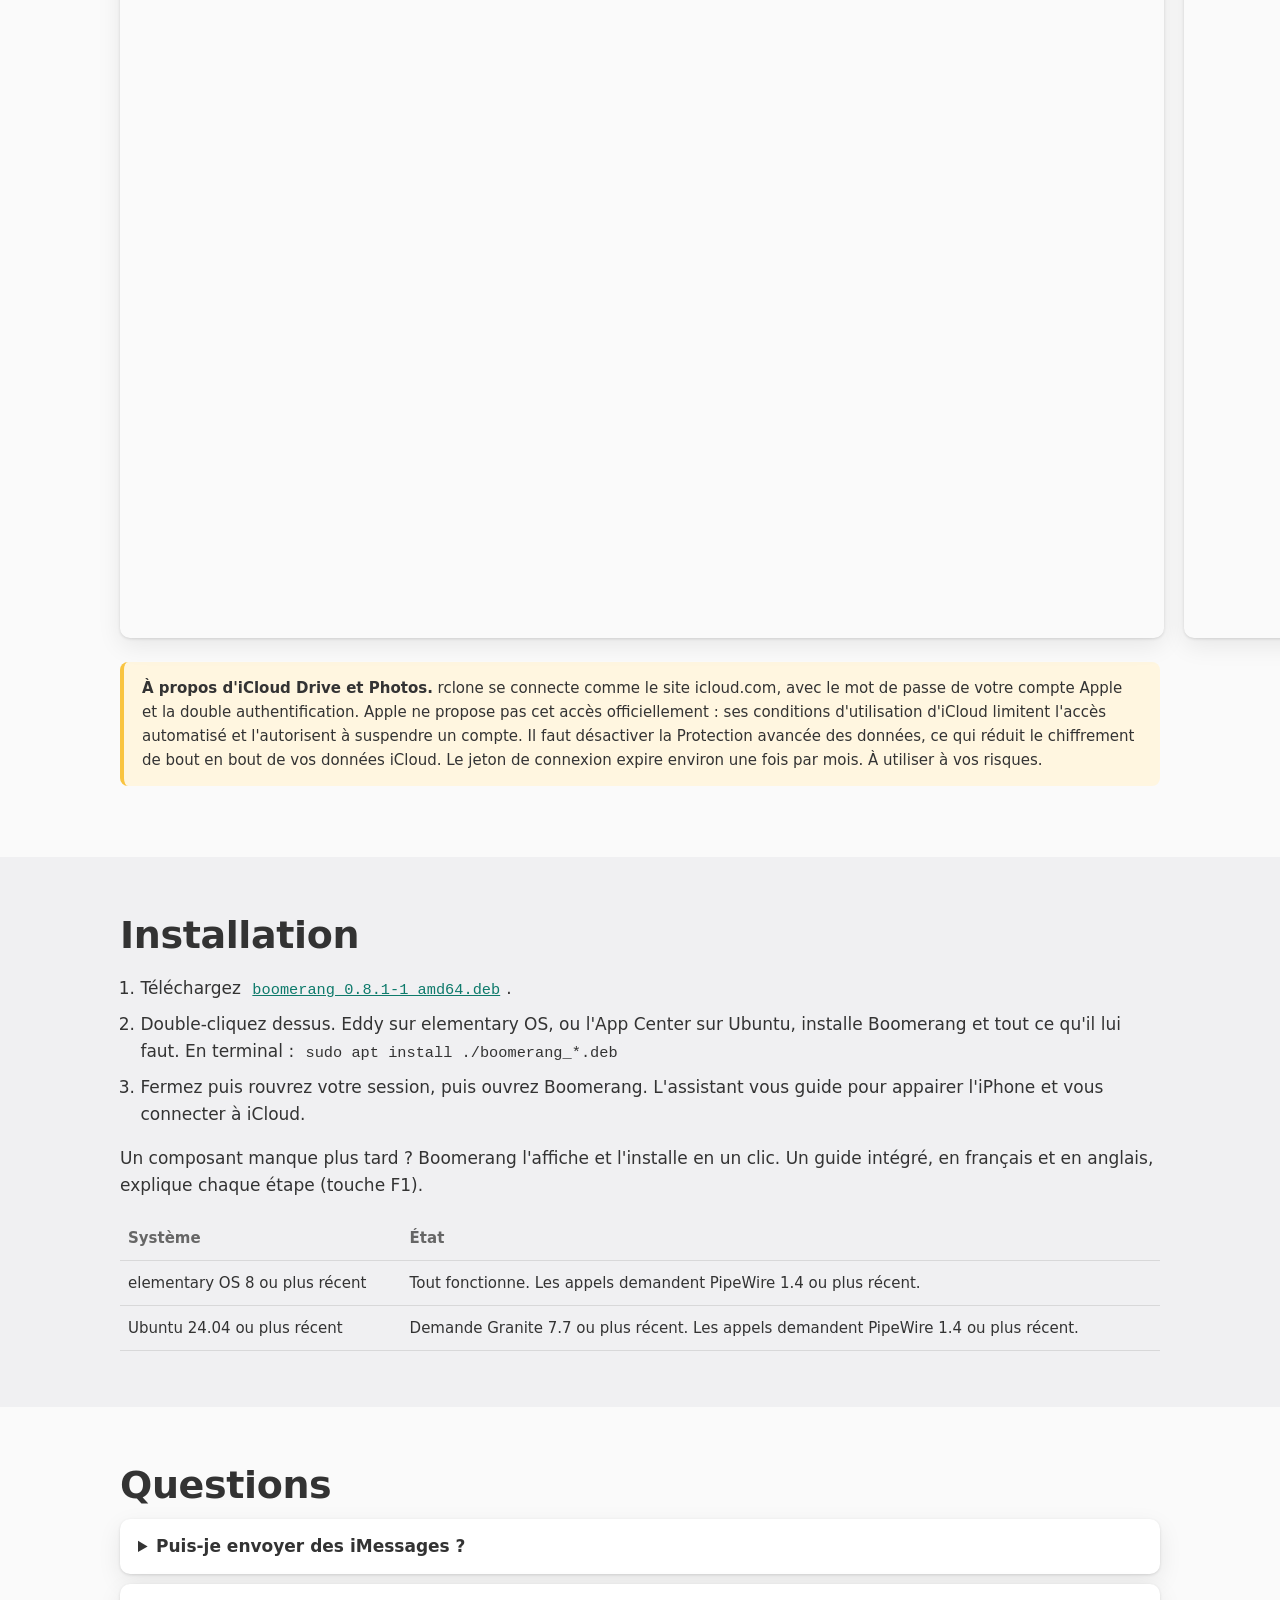
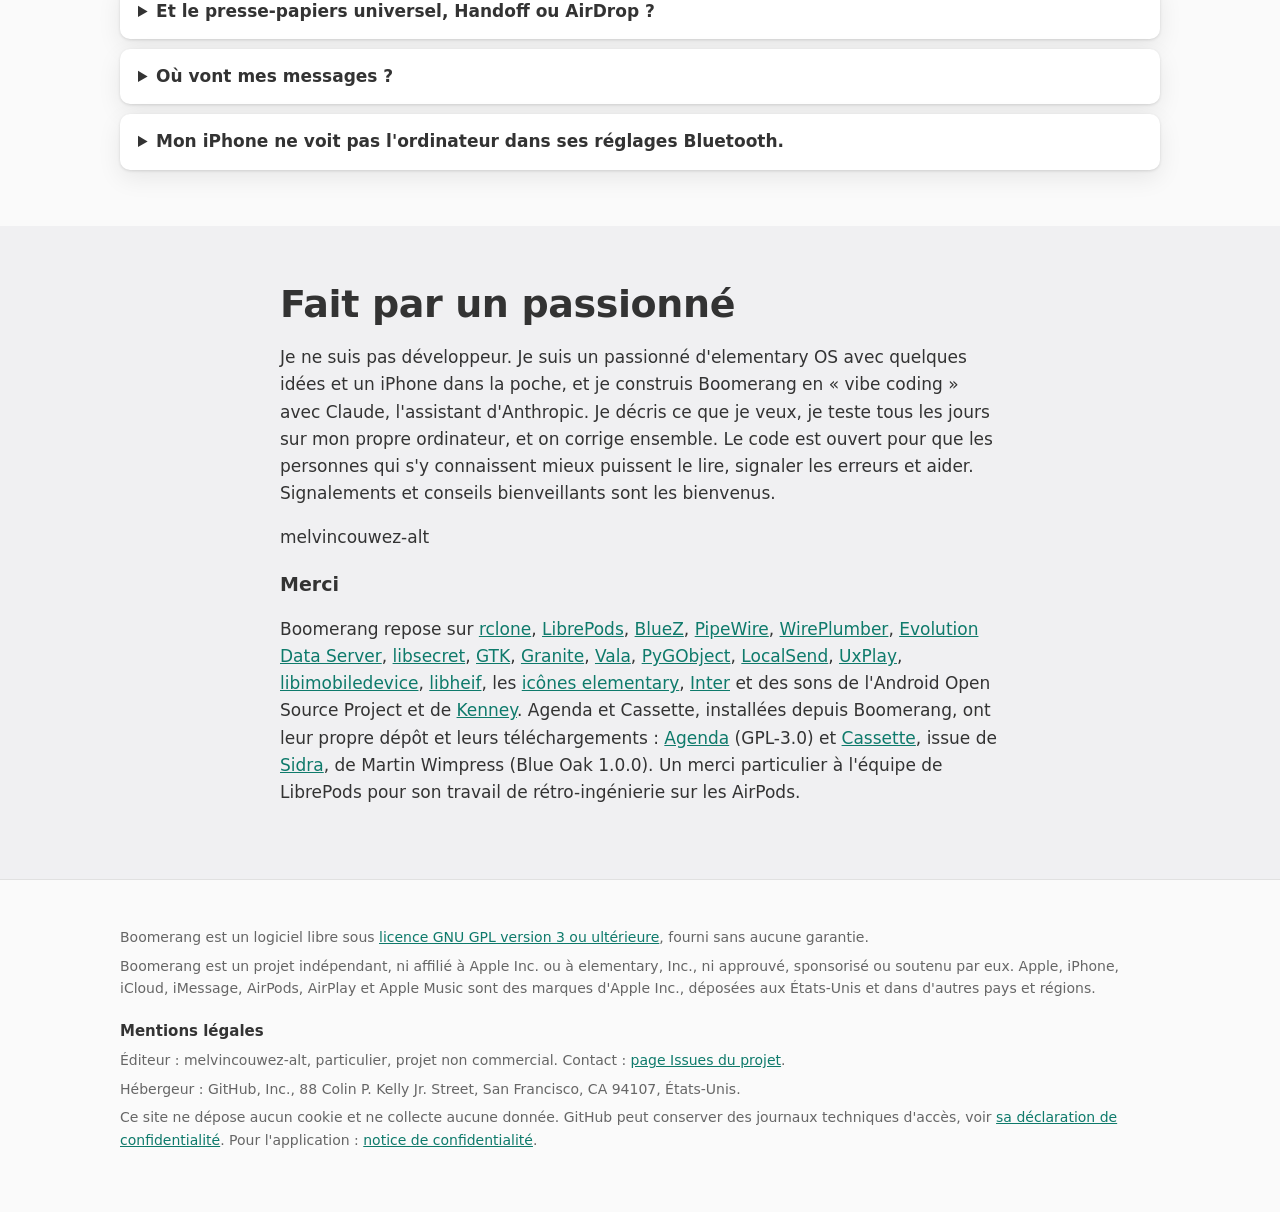
==== commit ddd8e3c6: "Boomerang 0.8.1 alpha Co-Authored-By: Claude Opus 5.5 <noreply@anthropic.com>" ====
--- a/site/fr/index.html
+++ b/site/fr/index.html
@@ -82,7 +82,7 @@
       <div class="wrap">
         <h2>Installation</h2>
         <ol class="steps">
-          <li>Téléchargez <a href="https://github.com/melvincouwez-alt/boomerang/releases/tag/v0.7.0"><code>boomerang_0.7.0-1_amd64.deb</code></a>.</li>
+          <li>Téléchargez <a href="https://github.com/melvincouwez-alt/boomerang/releases/tag/v0.8.1"><code>boomerang_0.8.1-1_amd64.deb</code></a>.</li>
           <li>Double-cliquez dessus. Eddy sur elementary OS, ou l'App Center sur Ubuntu, installe Boomerang et tout ce qu'il lui faut. En terminal : <code>sudo apt install ./boomerang_*.deb</code></li>
           <li>Fermez puis rouvrez votre session, puis ouvrez Boomerang. L'assistant vous guide pour appairer l'iPhone et vous connecter à iCloud.</li>
         </ol>
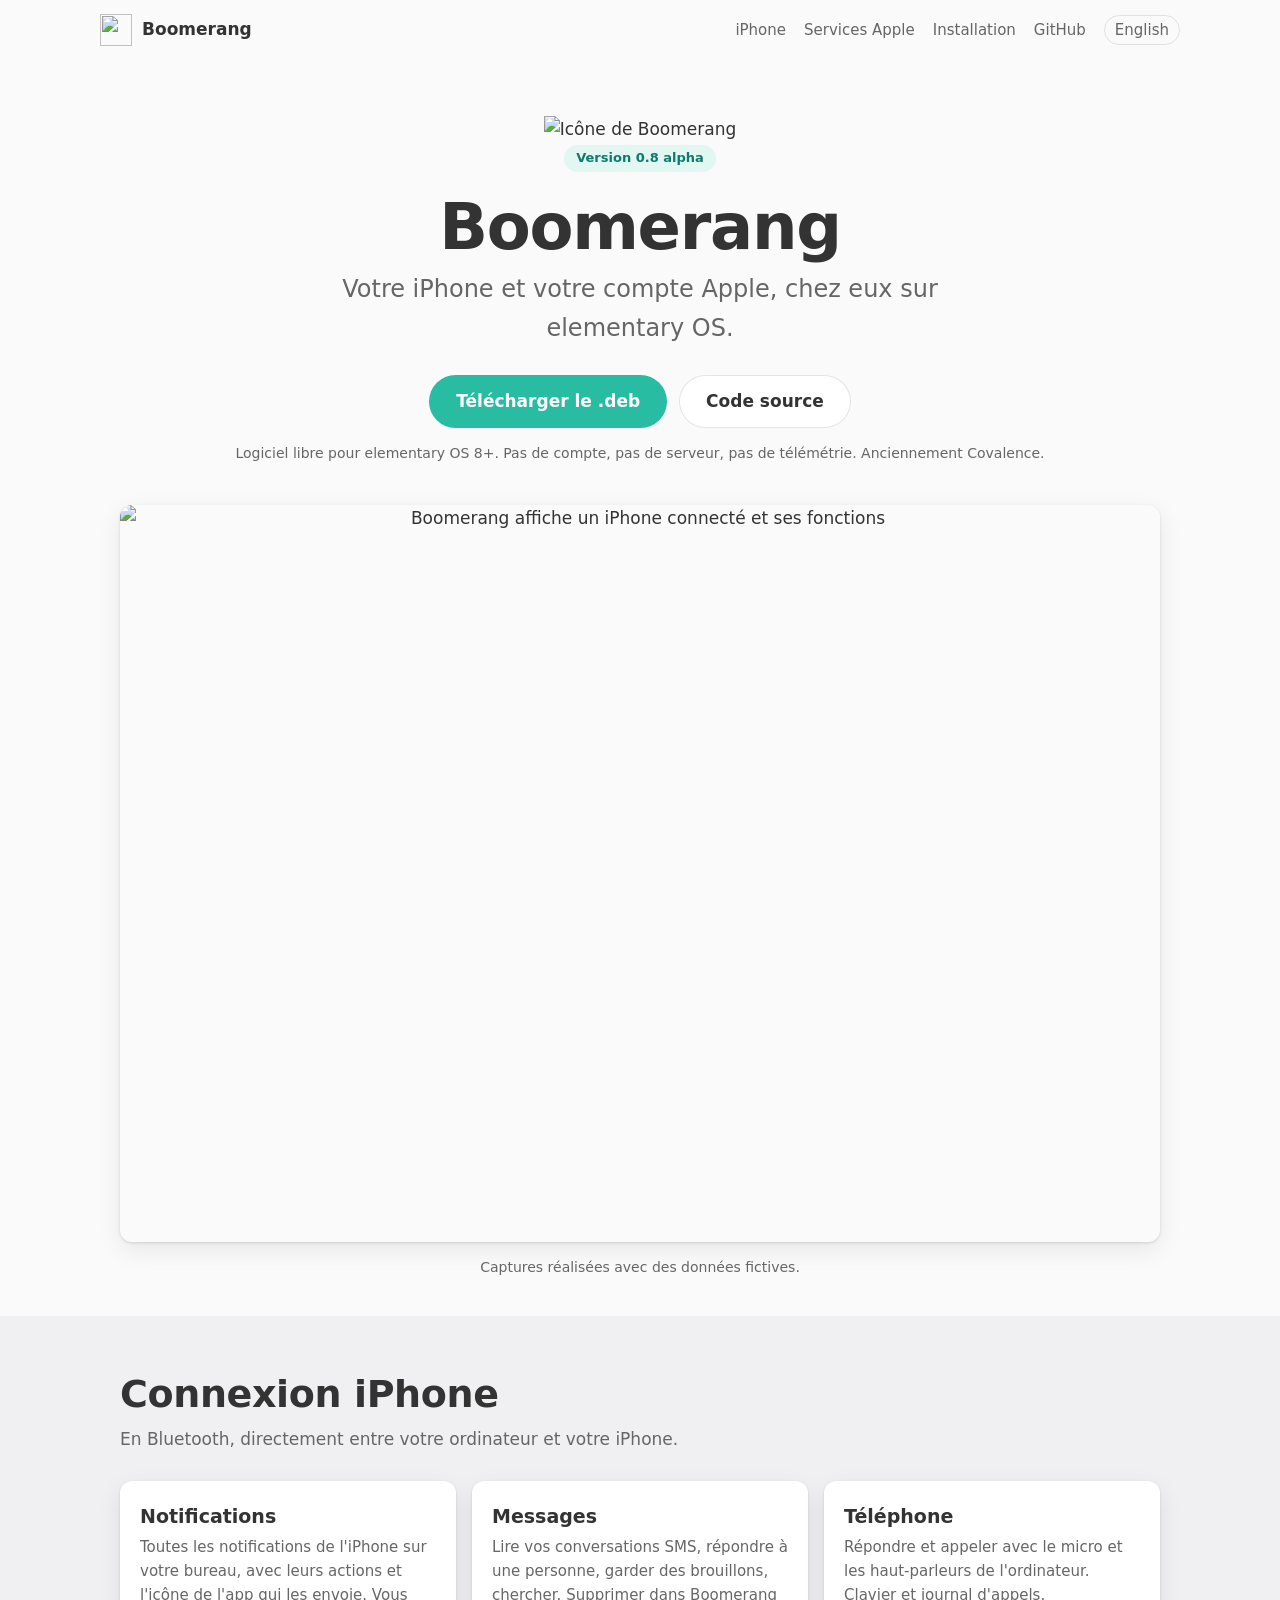
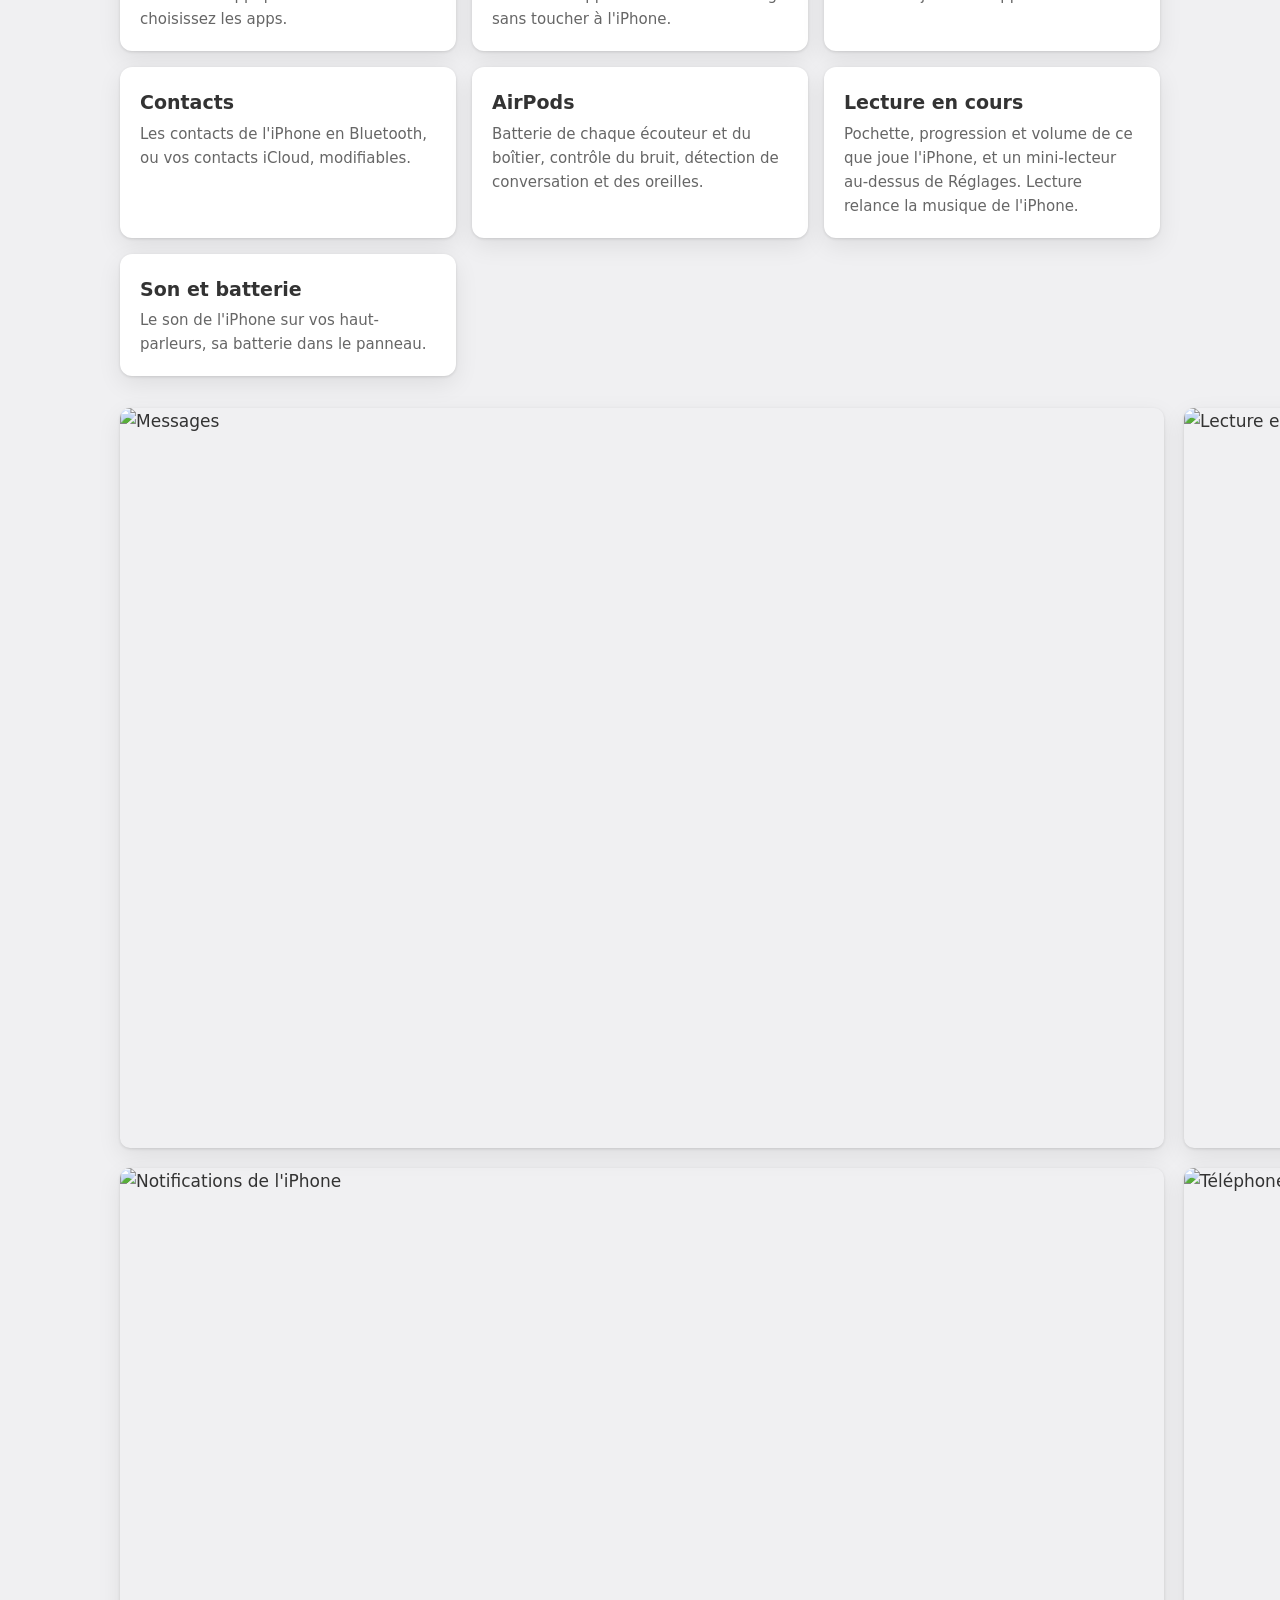
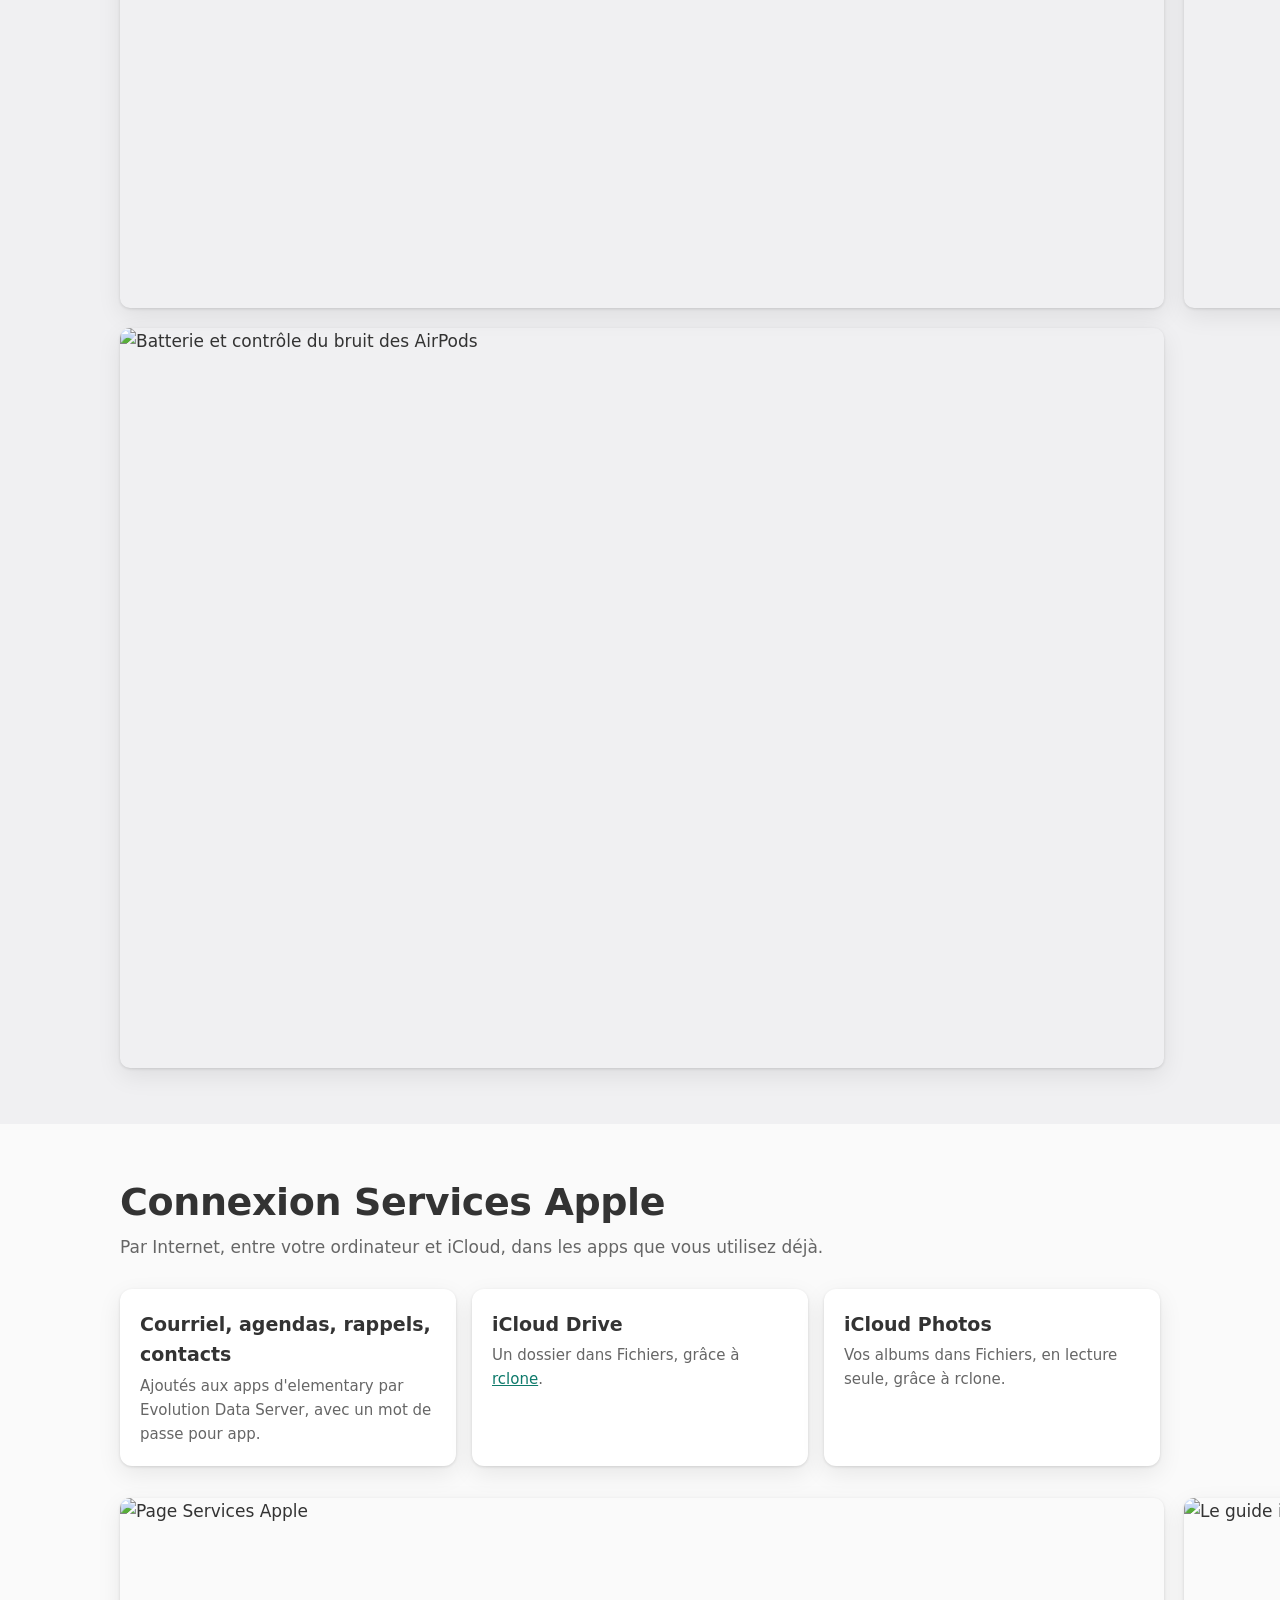
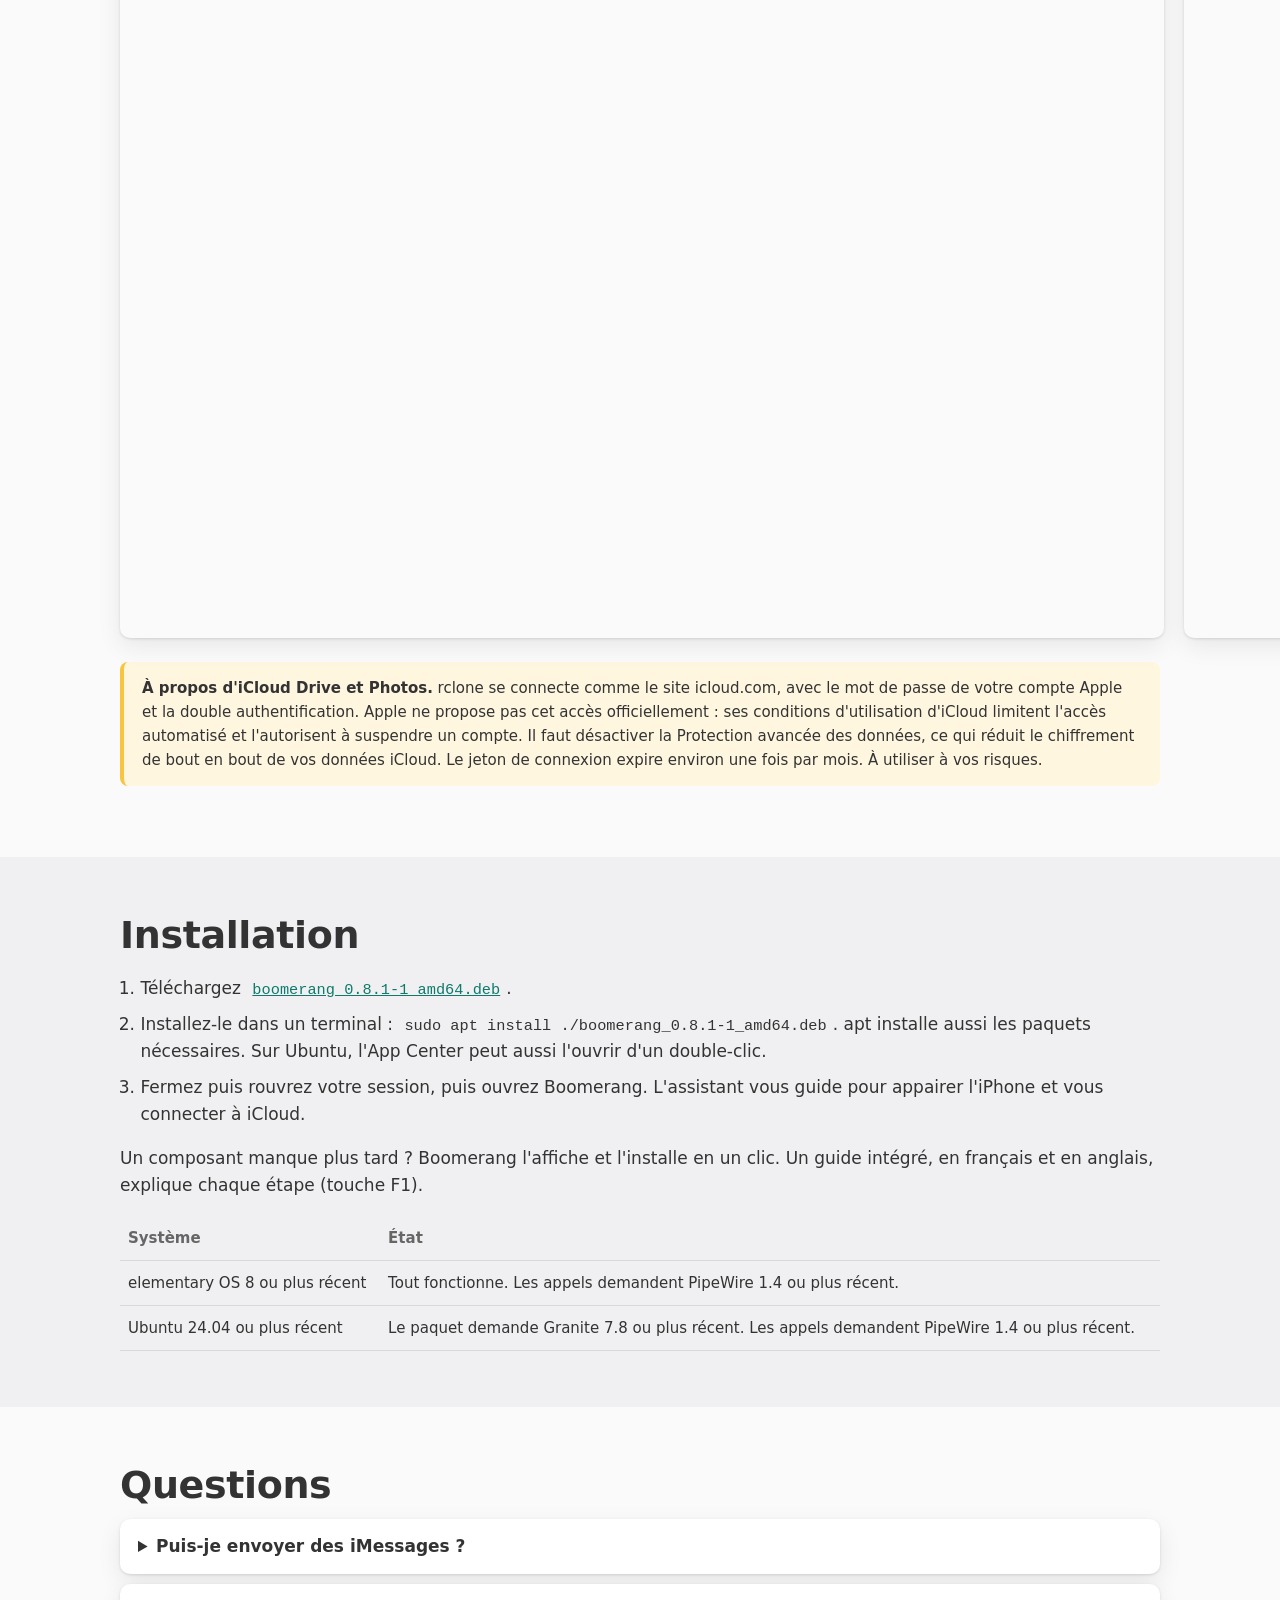
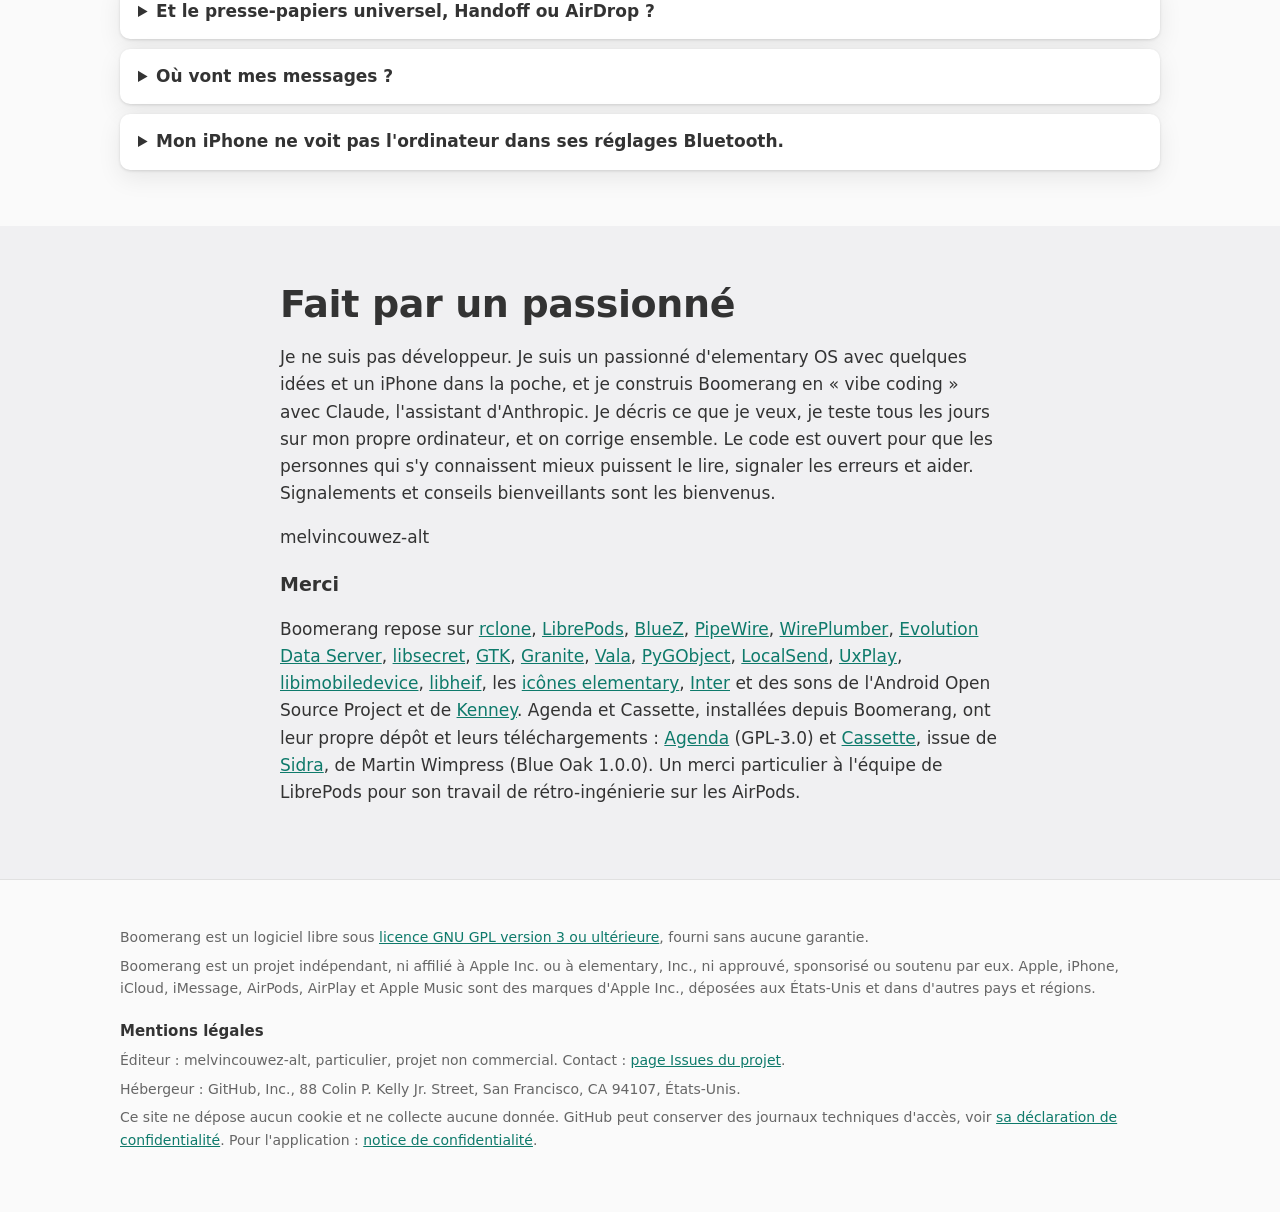
==== commit eb4fdd02: "Docs: install steps, Granite 7.8, pairing FAQ, 0.8 screenshots Co-Authored-By: Claude Opus 5.5 <nore" ====
--- a/site/fr/index.html
+++ b/site/fr/index.html
@@ -26,7 +26,7 @@
   <main>
     <div class="wrap hero">
       <img class="icon" src="../icon.svg" alt="Icône de Boomerang">
-      <div><span class="badge">Version 0.7 alpha</span></div>
+      <div><span class="badge">Version 0.8 alpha</span></div>
       <h1>Boomerang</h1>
       <p class="lead">Votre iPhone et votre compte Apple, chez eux sur elementary OS.</p>
       <div class="actions">
@@ -83,14 +83,14 @@
         <h2>Installation</h2>
         <ol class="steps">
           <li>Téléchargez <a href="https://github.com/melvincouwez-alt/boomerang/releases/tag/v0.8.1"><code>boomerang_0.8.1-1_amd64.deb</code></a>.</li>
-          <li>Double-cliquez dessus. Eddy sur elementary OS, ou l'App Center sur Ubuntu, installe Boomerang et tout ce qu'il lui faut. En terminal : <code>sudo apt install ./boomerang_*.deb</code></li>
+          <li>Installez-le dans un terminal : <code>sudo apt install ./boomerang_0.8.1-1_amd64.deb</code>. apt installe aussi les paquets nécessaires. Sur Ubuntu, l'App Center peut aussi l'ouvrir d'un double-clic.</li>
           <li>Fermez puis rouvrez votre session, puis ouvrez Boomerang. L'assistant vous guide pour appairer l'iPhone et vous connecter à iCloud.</li>
         </ol>
         <p>Un composant manque plus tard ? Boomerang l'affiche et l'installe en un clic. Un guide intégré, en français et en anglais, explique chaque étape (touche F1).</p>
         <table>
           <tr><th>Système</th><th>État</th></tr>
           <tr><td>elementary OS 8 ou plus récent</td><td>Tout fonctionne. Les appels demandent PipeWire 1.4 ou plus récent.</td></tr>
-          <tr><td>Ubuntu 24.04 ou plus récent</td><td>Demande Granite 7.7 ou plus récent. Les appels demandent PipeWire 1.4 ou plus récent.</td></tr>
+          <tr><td>Ubuntu 24.04 ou plus récent</td><td>Le paquet demande Granite 7.8 ou plus récent. Les appels demandent PipeWire 1.4 ou plus récent.</td></tr>
         </table>
       </div>
     </section>
@@ -101,7 +101,7 @@
         <details><summary>Puis-je envoyer des iMessages ?</summary><p>Non. Le Bluetooth ne permet à un ordinateur que d'envoyer un SMS à une seule personne. Les réponses de groupe et les pièces jointes restent sur l'iPhone.</p></details>
         <details><summary>Et le presse-papiers universel, Handoff ou AirDrop ?</summary><p>Impossible : il leur faut le chiffrement et la pile Wi-Fi d'Apple.</p></details>
         <details><summary>Où vont mes messages ?</summary><p>Nulle part ailleurs que sur votre ordinateur. Boomerang n'a pas de serveur et n'envoie aucune statistique. Lisez la <a href="https://github.com/melvincouwez-alt/boomerang/blob/HEAD/docs/confidentialite.md">notice de confidentialité</a>.</p></details>
-        <details><summary>Mon iPhone ne voit pas l'ordinateur dans ses réglages Bluetooth.</summary><p>C'est normal pour ce type d'accessoire. Le guide montre comment appairer avec l'app gratuite nRF Connect.</p></details>
+        <details><summary>Mon iPhone ne voit pas l'ordinateur dans ses réglages Bluetooth.</summary><p>Cliquez d'abord sur « Appairer un iPhone… » dans l'Aperçu de Boomerang : l'ordinateur devient visible pendant trois minutes sous Réglages › Bluetooth › Autres appareils. S'il n'apparaît toujours pas, coupez puis réactivez le Bluetooth de l'iPhone. Le guide intégré détaille chaque étape.</p></details>
       </div>
     </section>
 
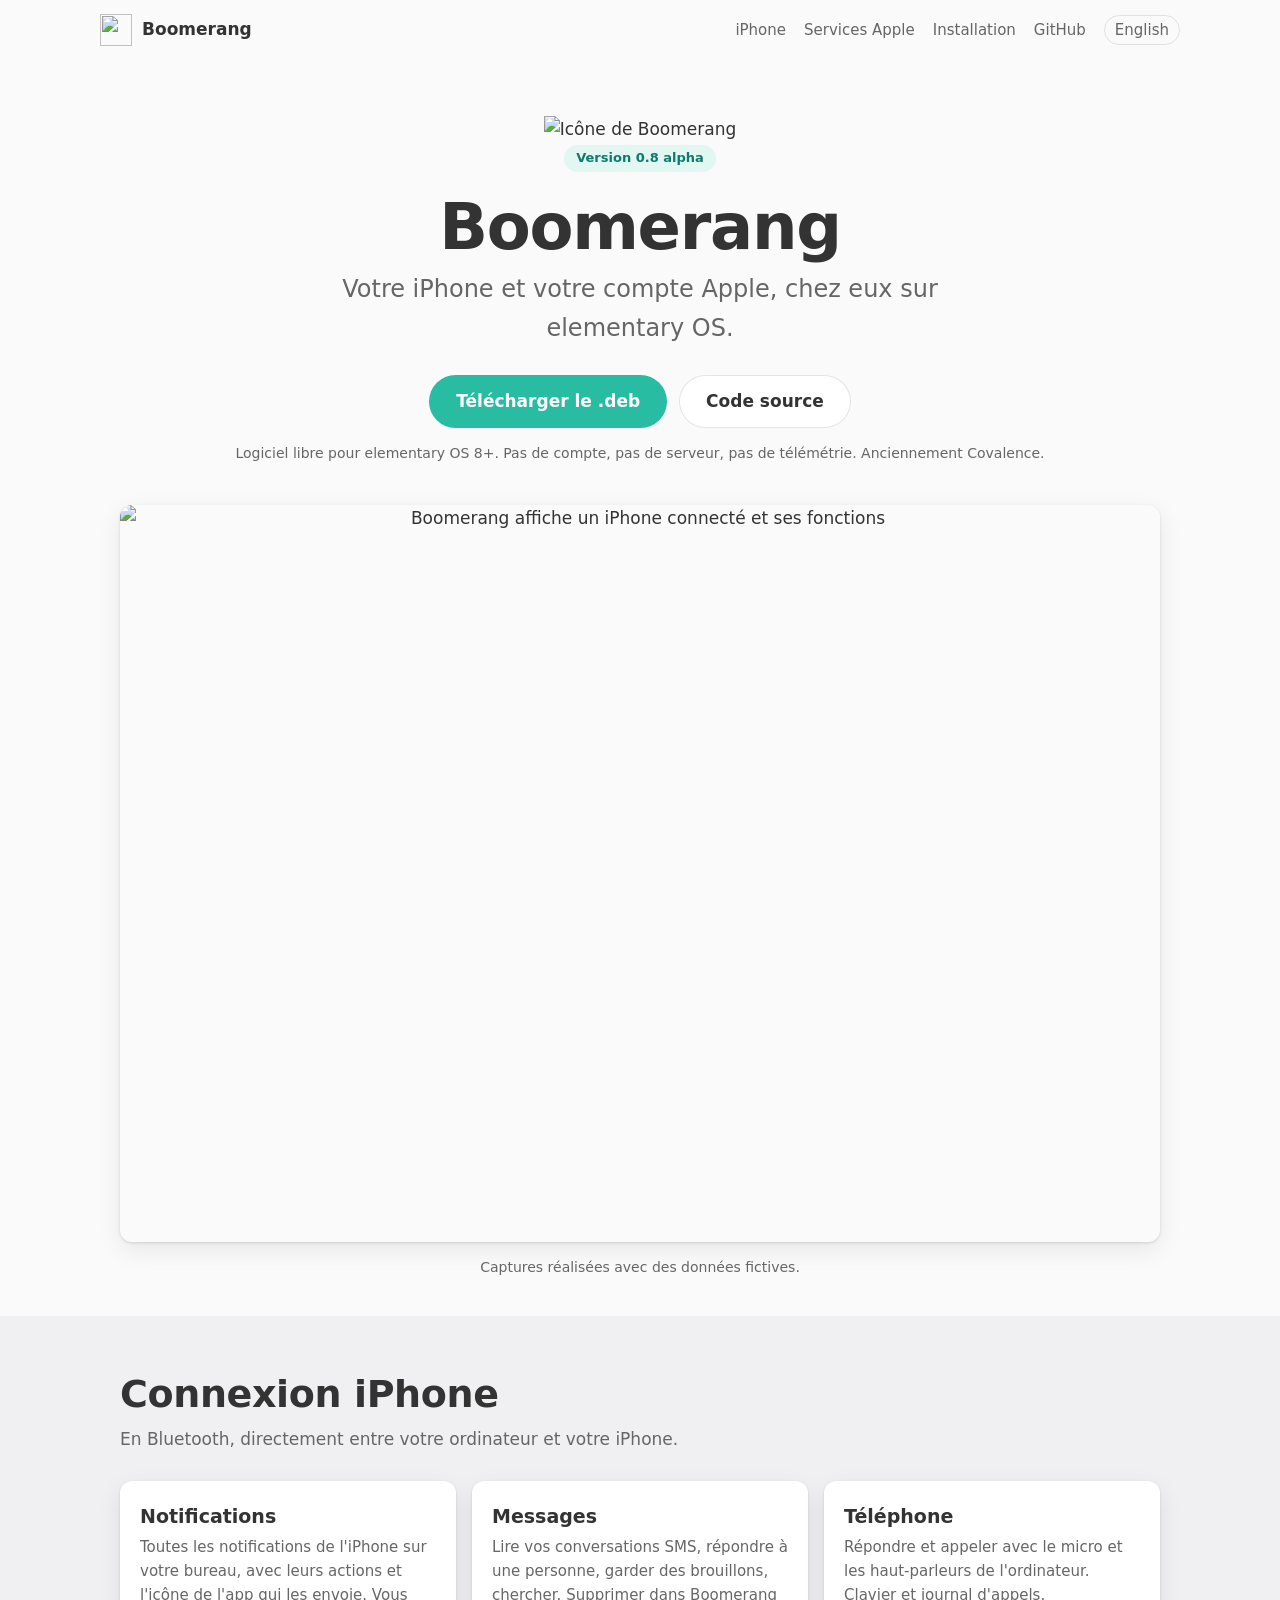
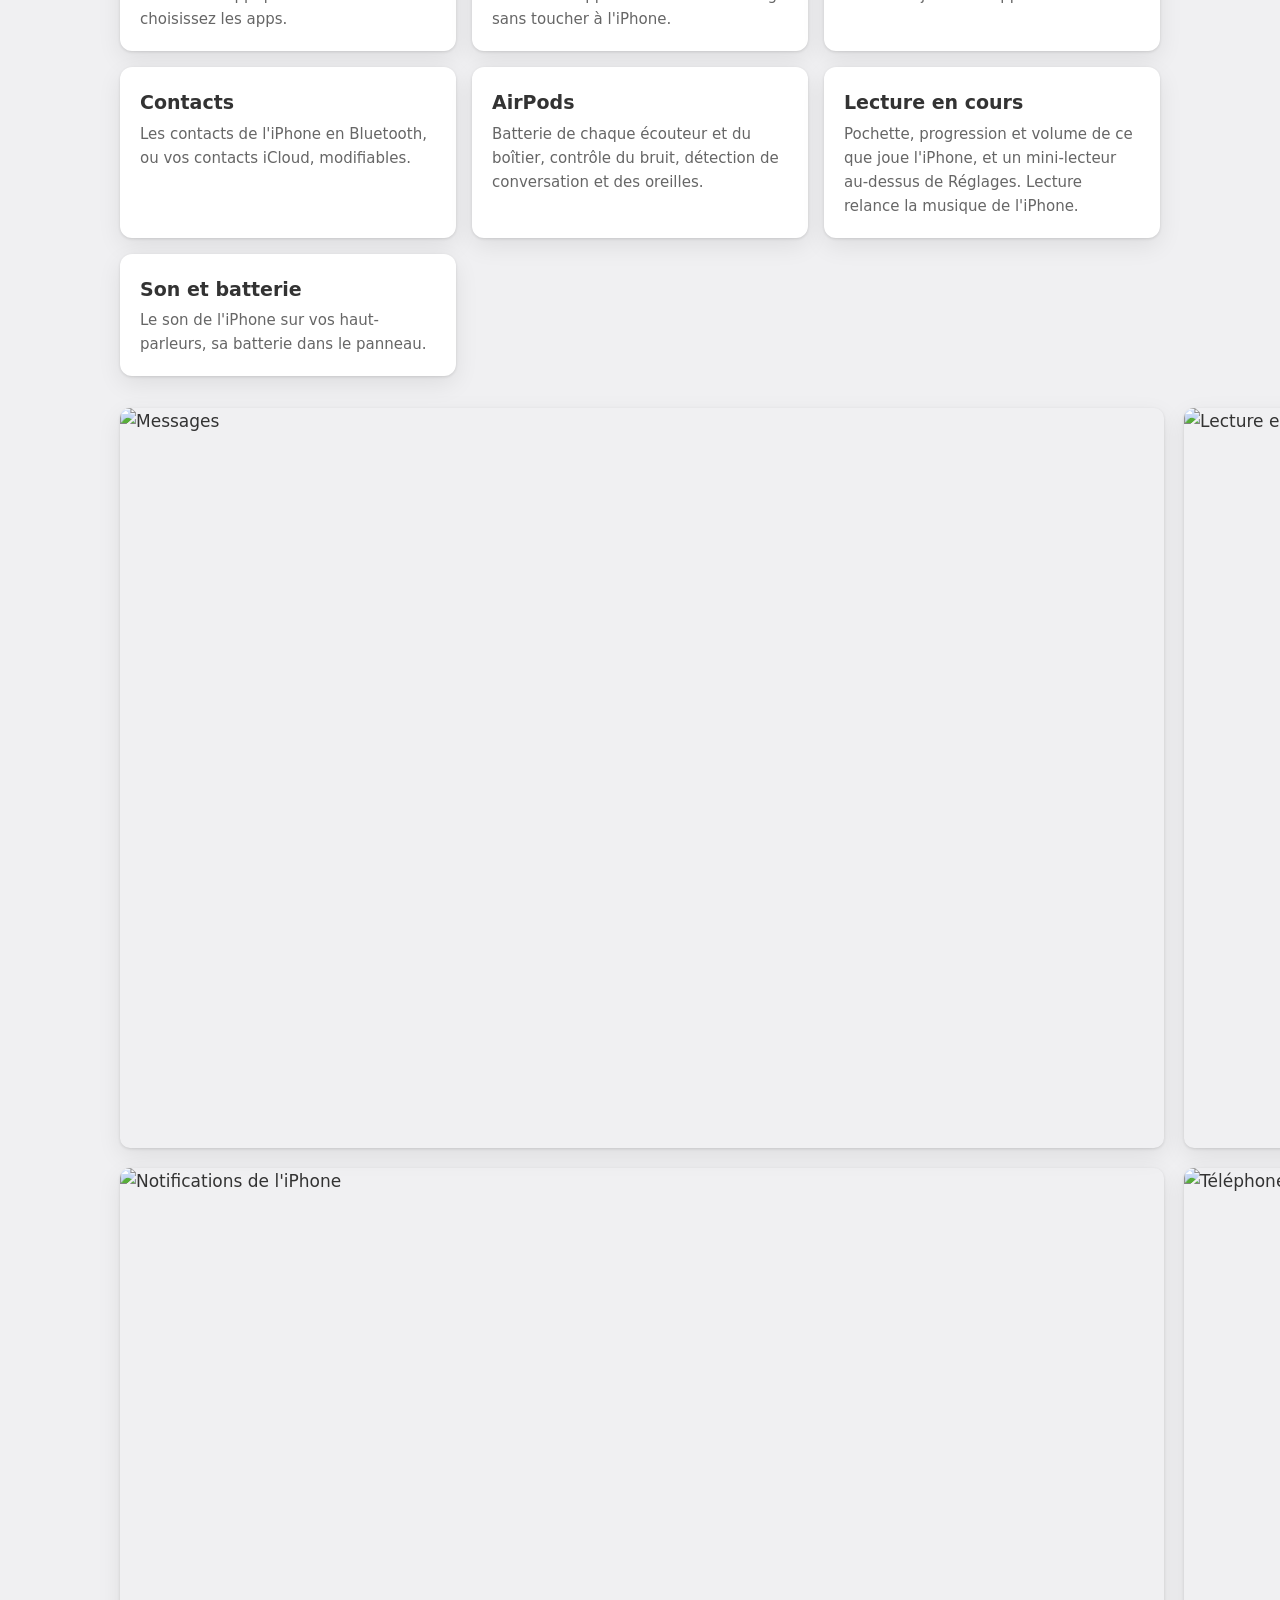
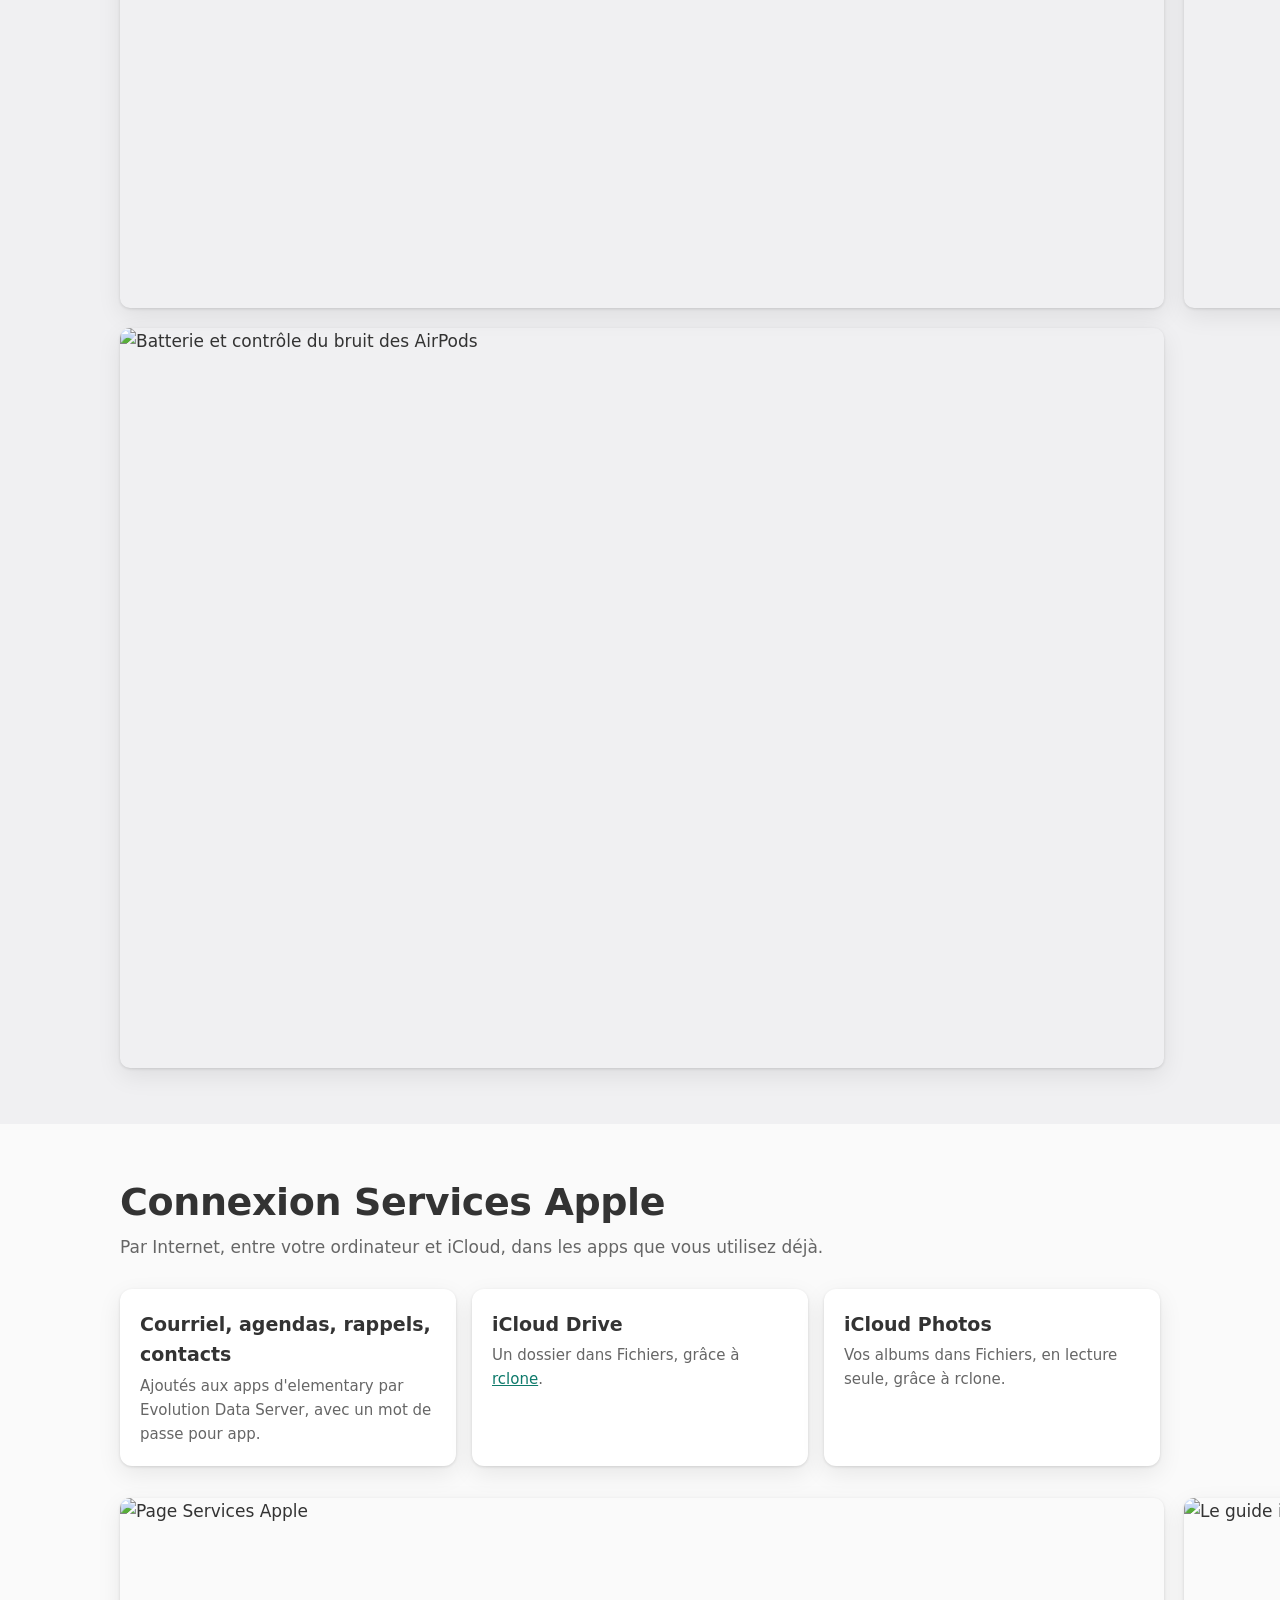
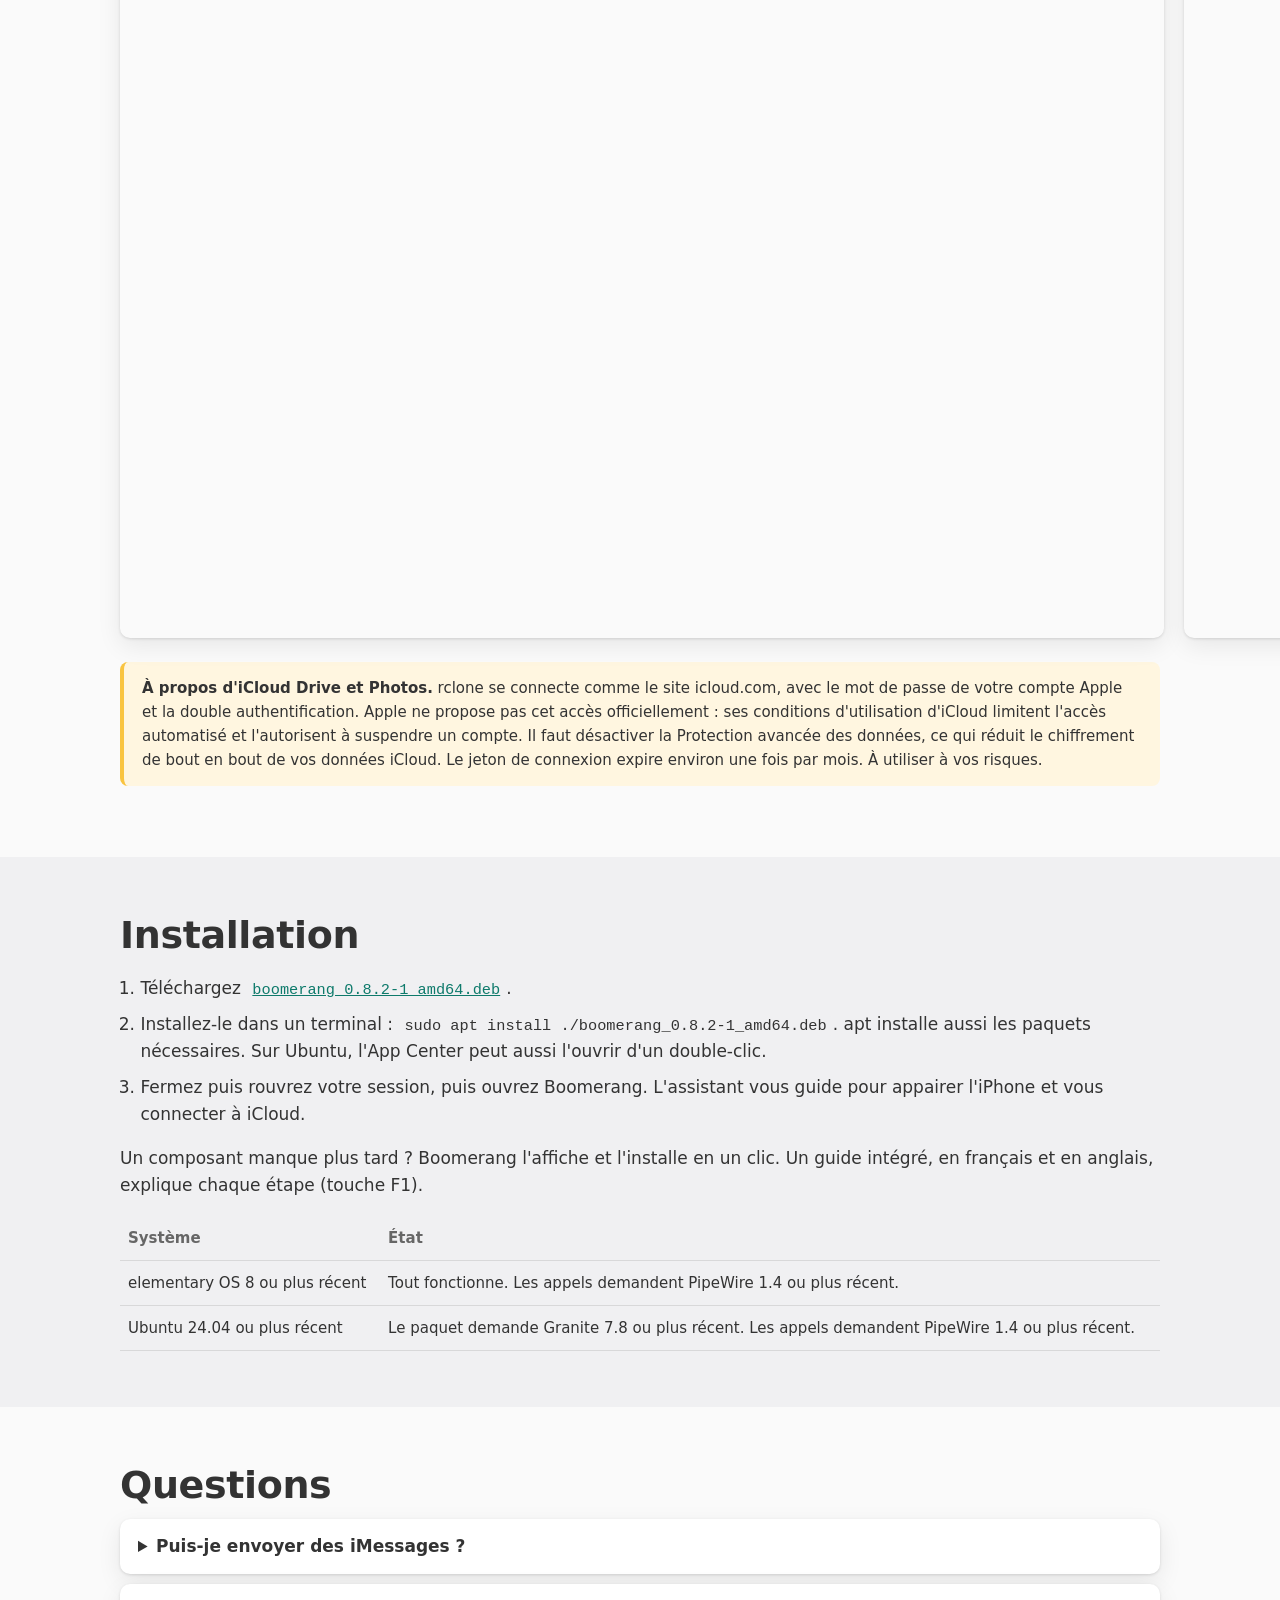
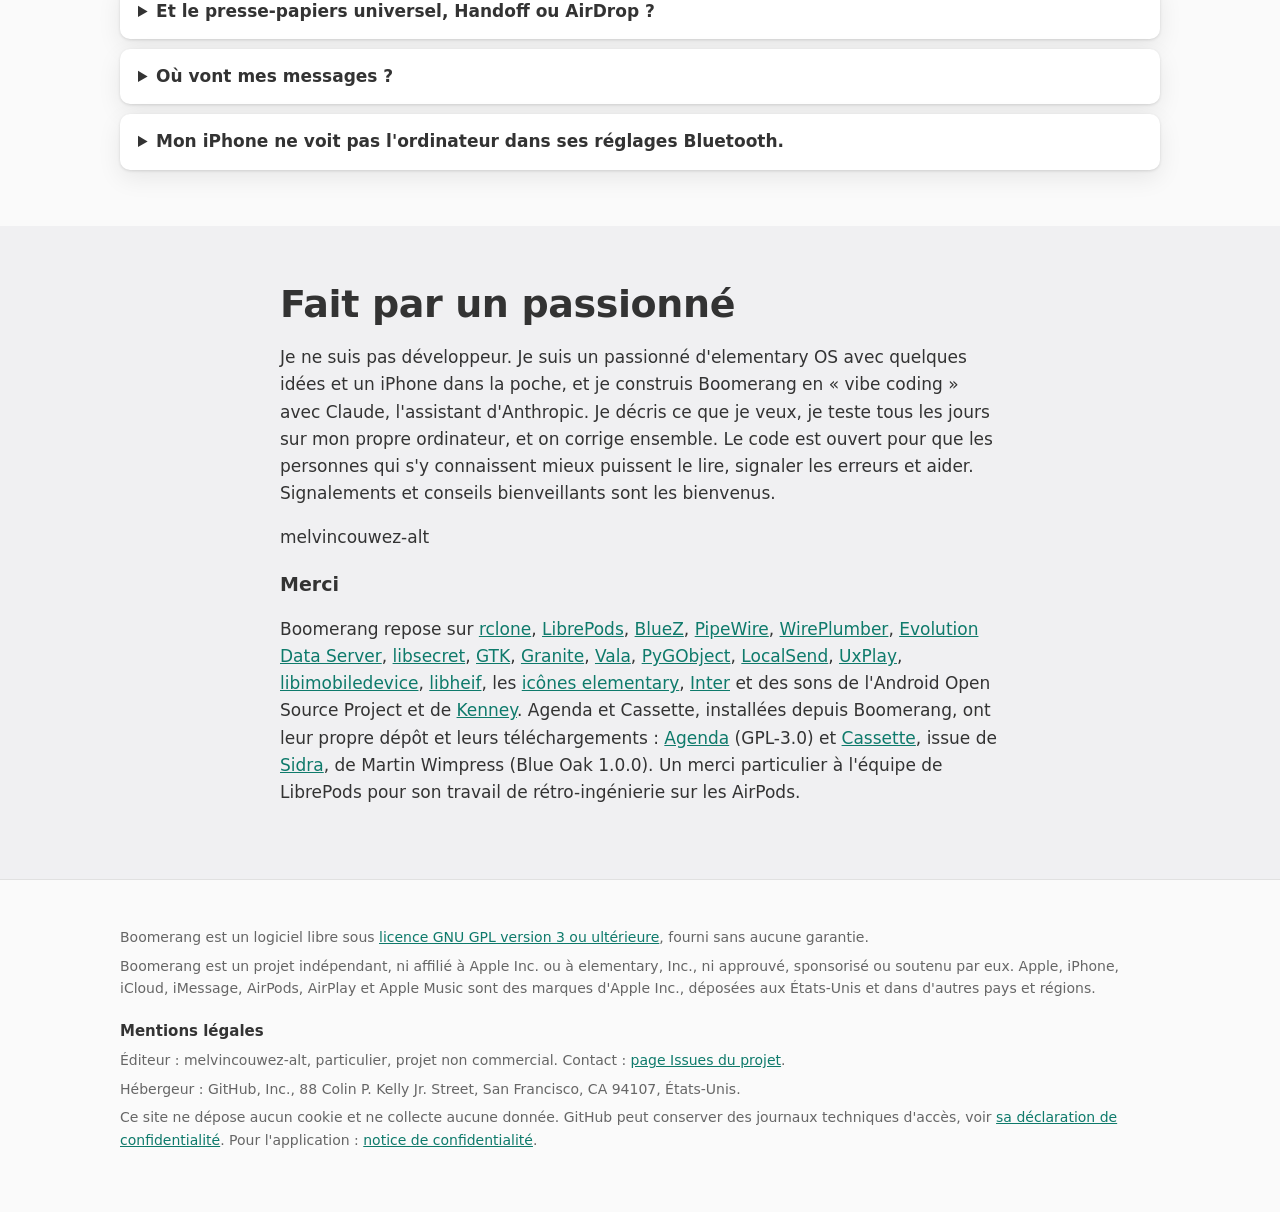
==== commit 360b53e5: "Boomerang 0.8.2 alpha Co-Authored-By: Claude Opus 5.5 <noreply@anthropic.com>" ====
--- a/site/fr/index.html
+++ b/site/fr/index.html
@@ -82,8 +82,8 @@
       <div class="wrap">
         <h2>Installation</h2>
         <ol class="steps">
-          <li>Téléchargez <a href="https://github.com/melvincouwez-alt/boomerang/releases/tag/v0.8.1"><code>boomerang_0.8.1-1_amd64.deb</code></a>.</li>
-          <li>Installez-le dans un terminal : <code>sudo apt install ./boomerang_0.8.1-1_amd64.deb</code>. apt installe aussi les paquets nécessaires. Sur Ubuntu, l'App Center peut aussi l'ouvrir d'un double-clic.</li>
+          <li>Téléchargez <a href="https://github.com/melvincouwez-alt/boomerang/releases/tag/v0.8.2"><code>boomerang_0.8.2-1_amd64.deb</code></a>.</li>
+          <li>Installez-le dans un terminal : <code>sudo apt install ./boomerang_0.8.2-1_amd64.deb</code>. apt installe aussi les paquets nécessaires. Sur Ubuntu, l'App Center peut aussi l'ouvrir d'un double-clic.</li>
           <li>Fermez puis rouvrez votre session, puis ouvrez Boomerang. L'assistant vous guide pour appairer l'iPhone et vous connecter à iCloud.</li>
         </ol>
         <p>Un composant manque plus tard ? Boomerang l'affiche et l'installe en un clic. Un guide intégré, en français et en anglais, explique chaque étape (touche F1).</p>
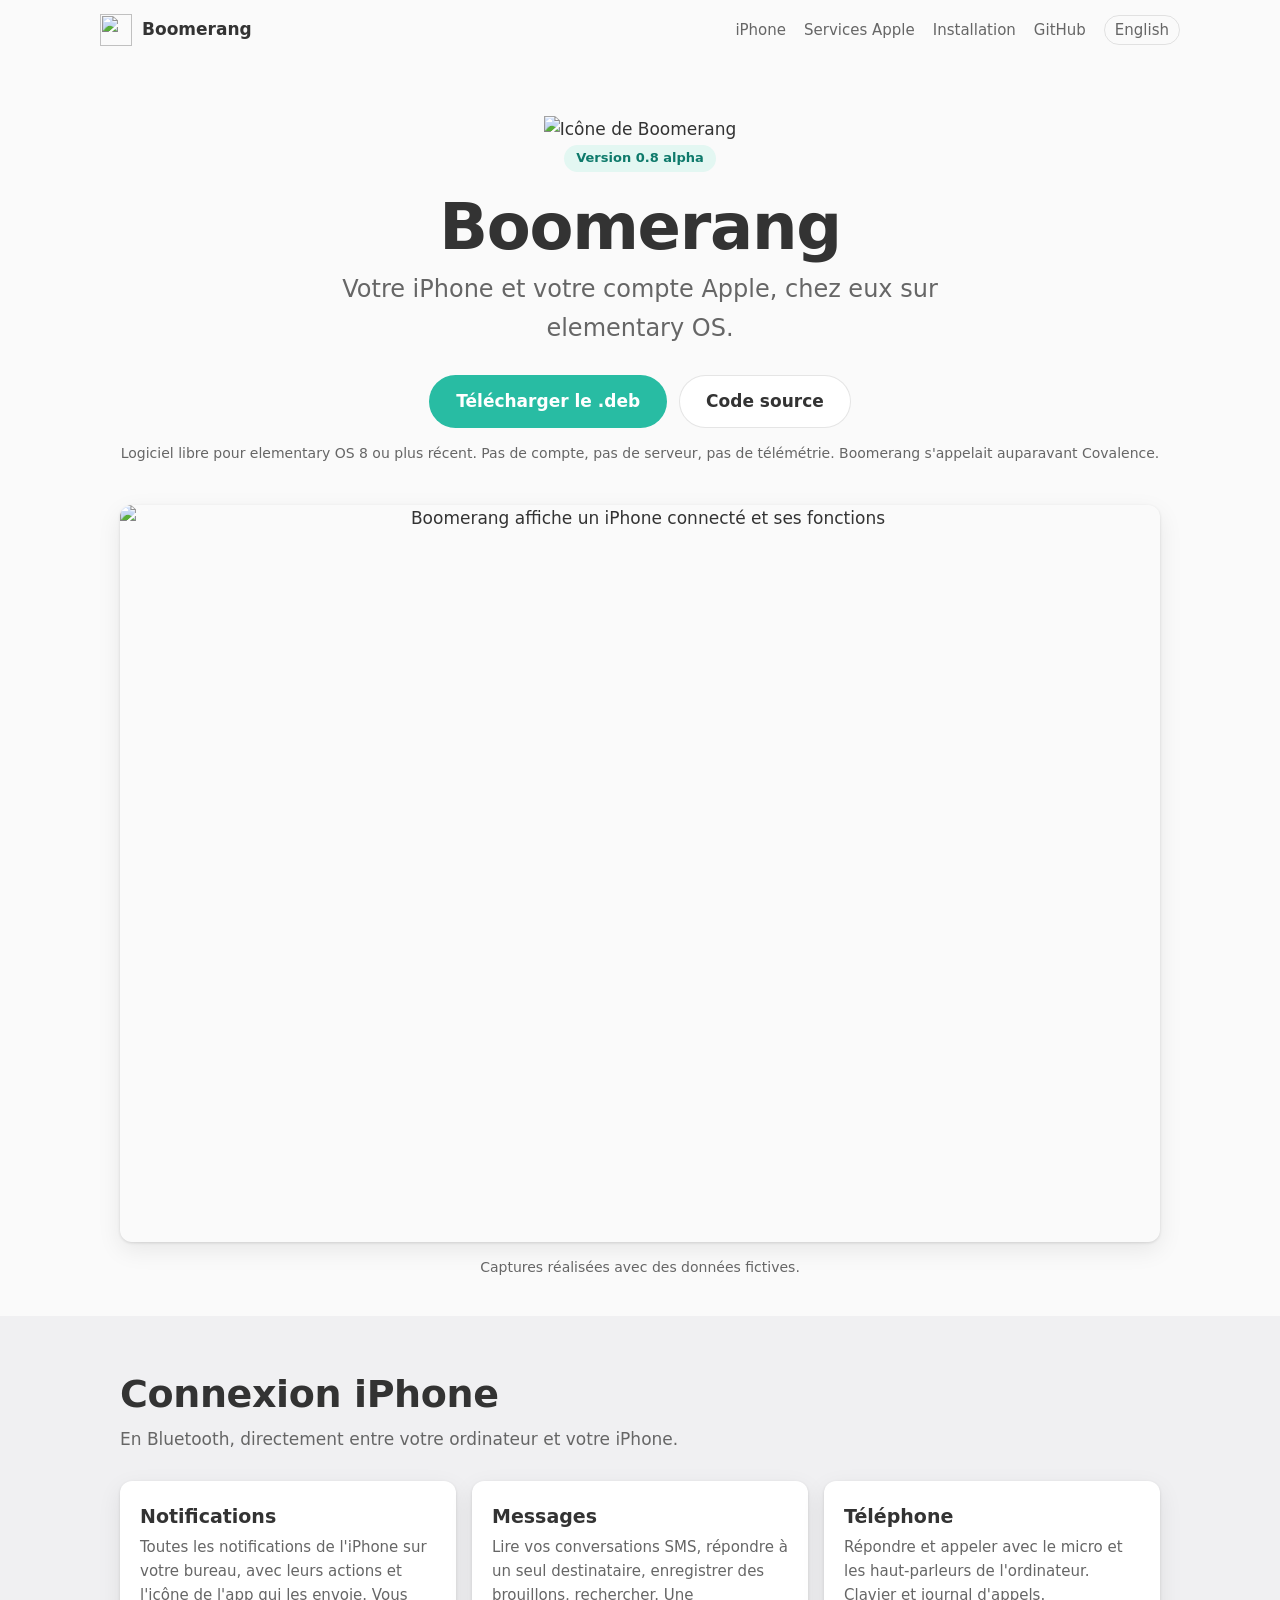
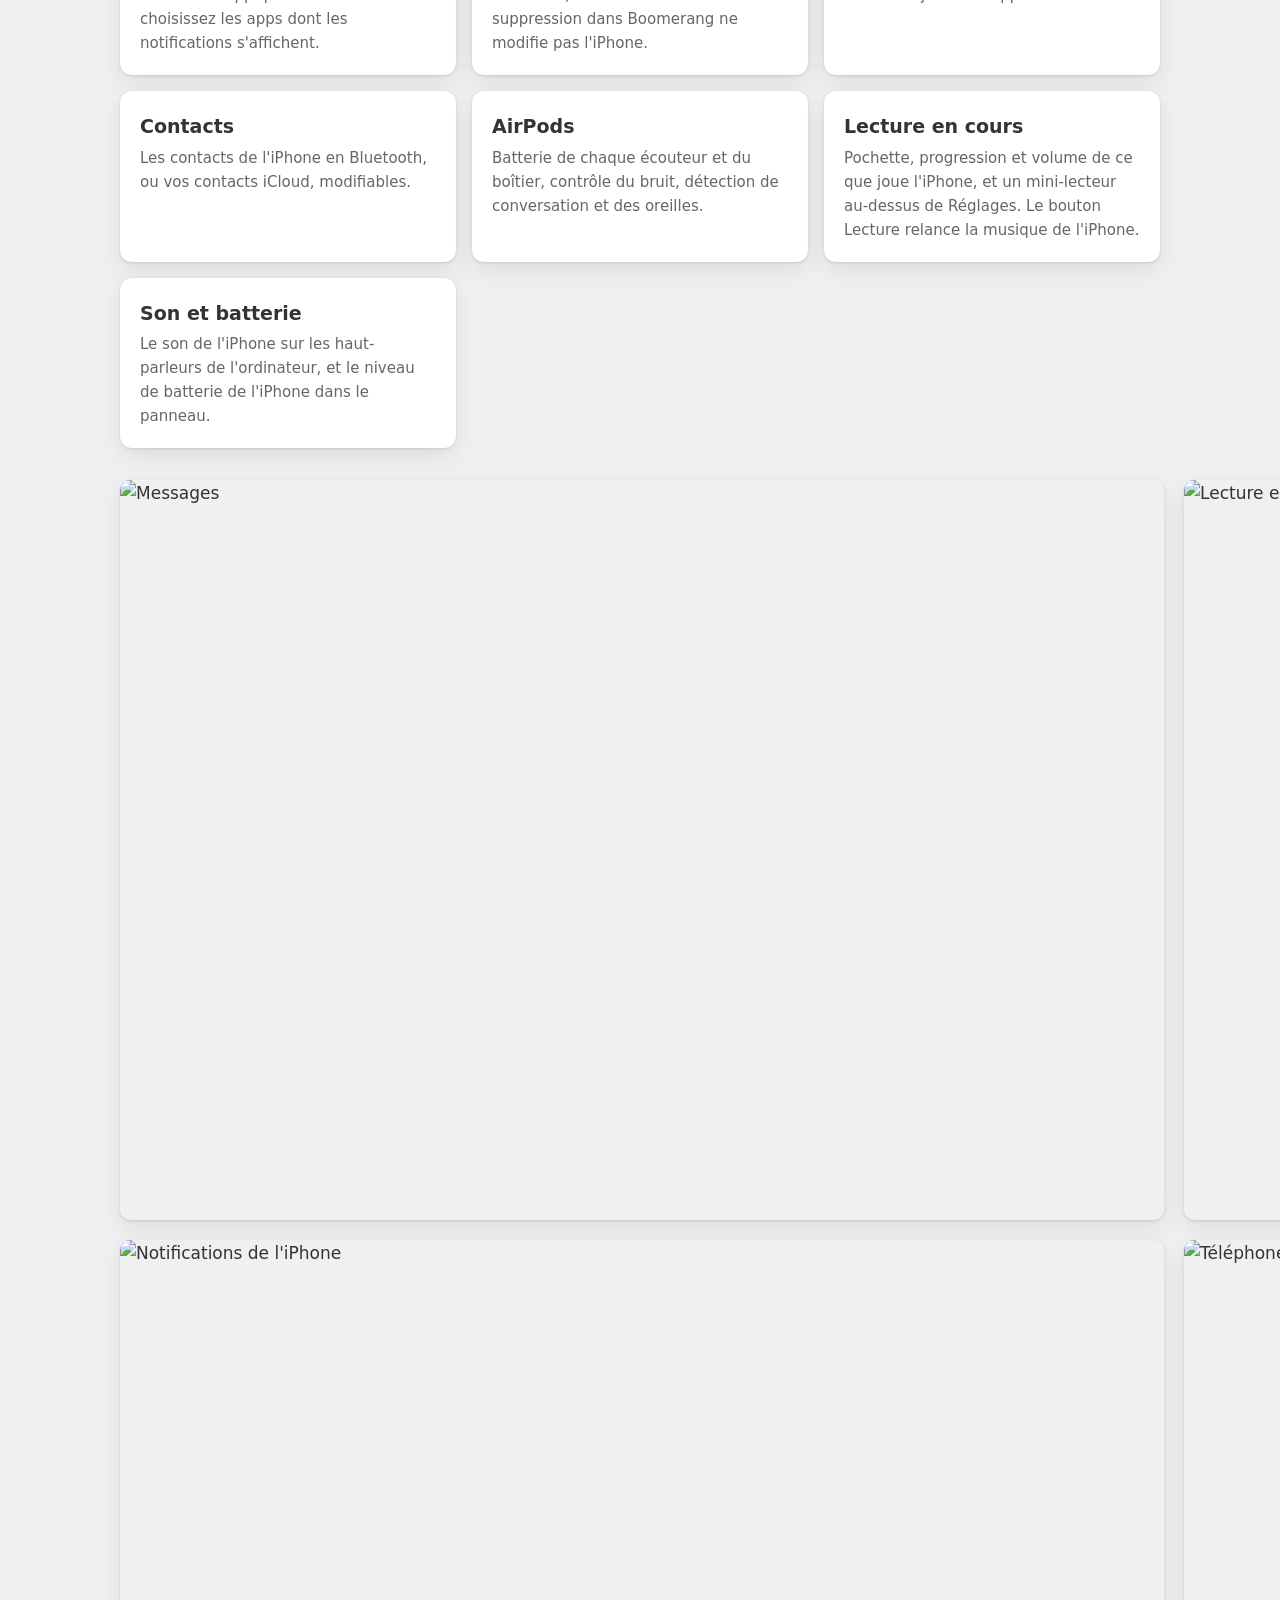
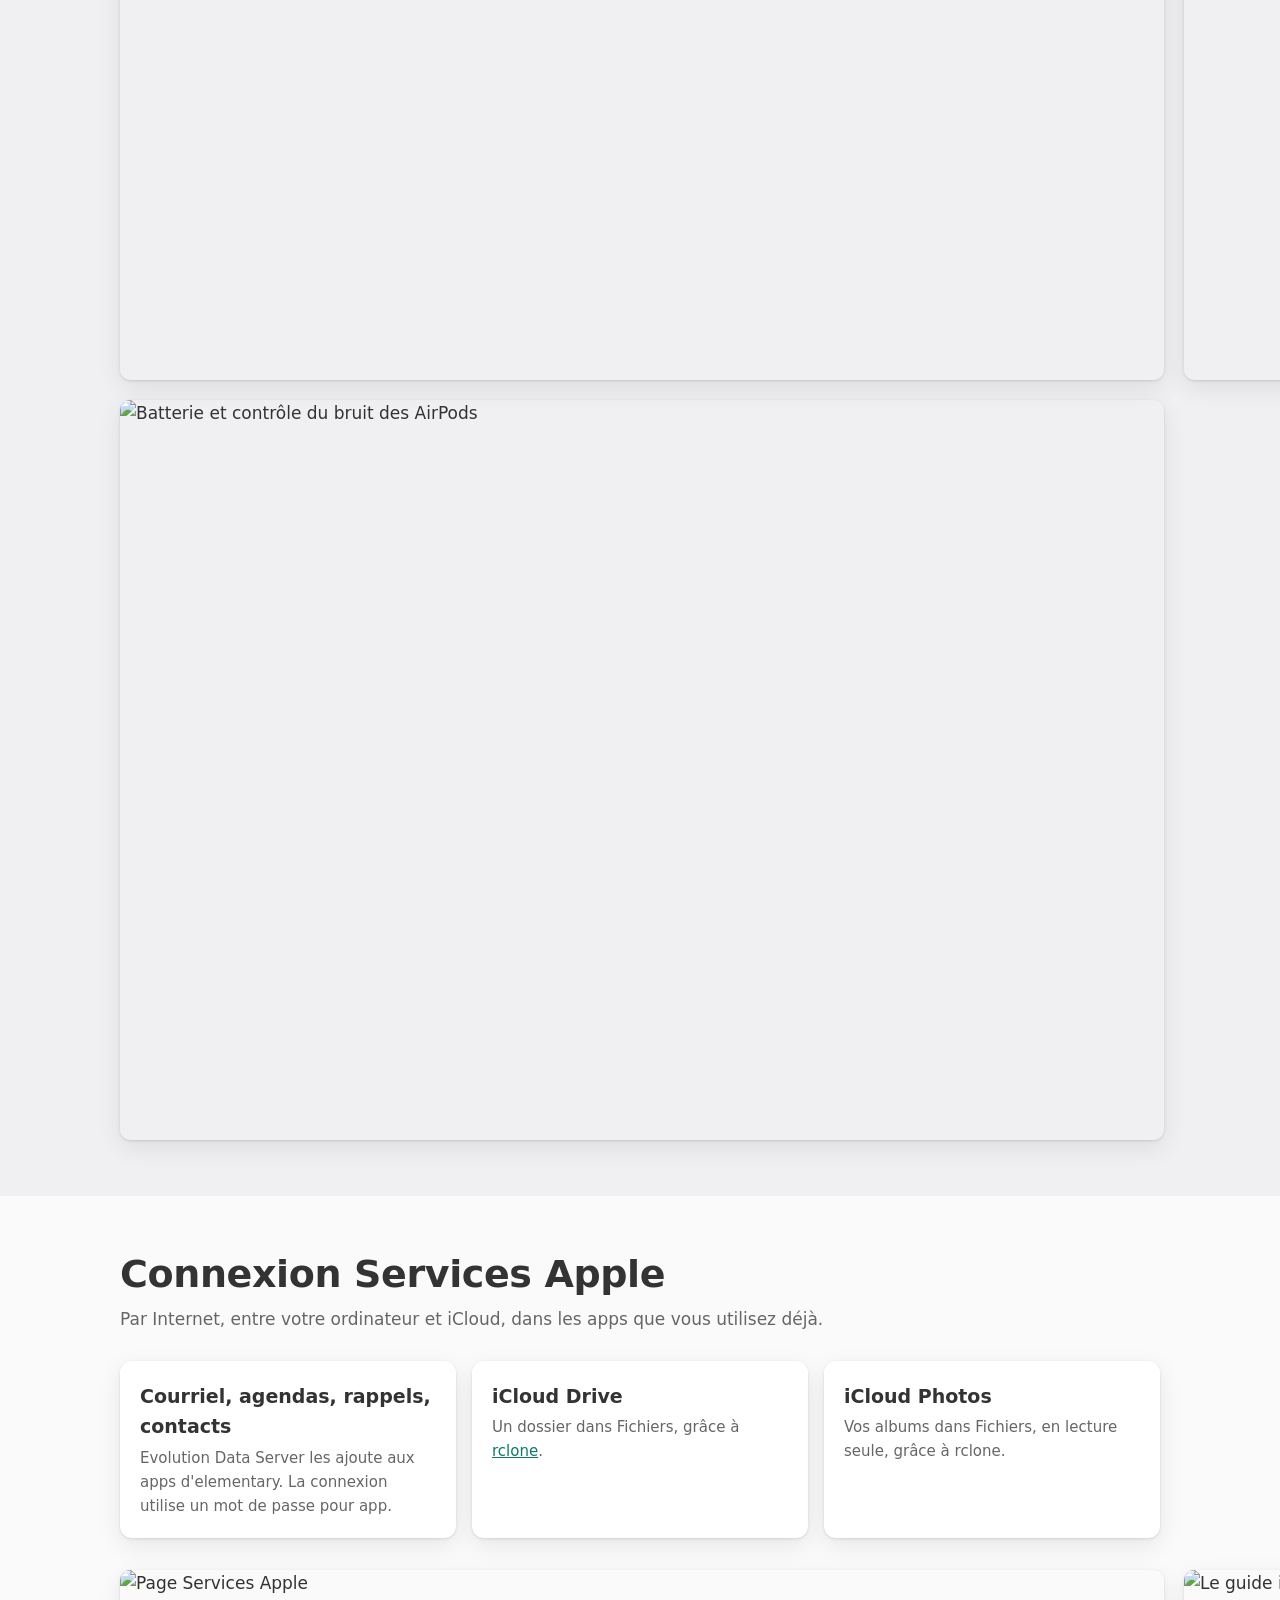
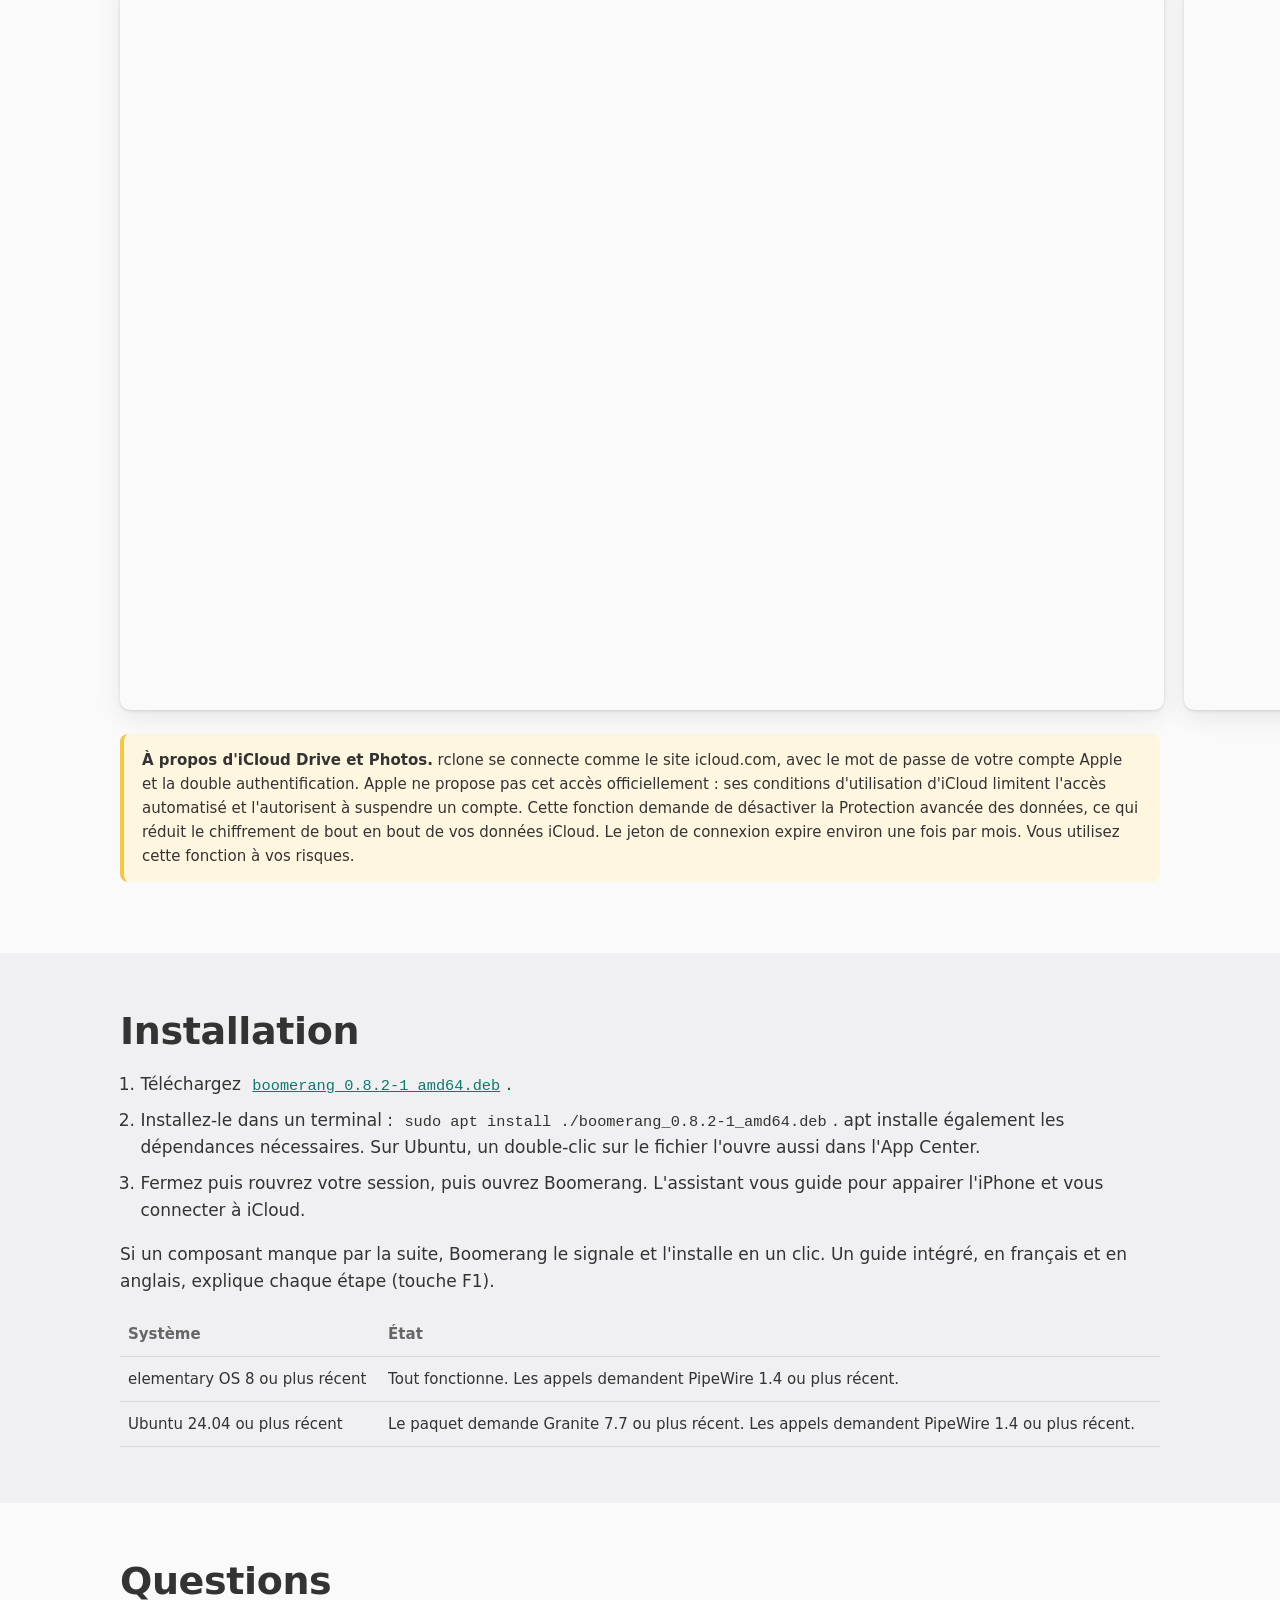
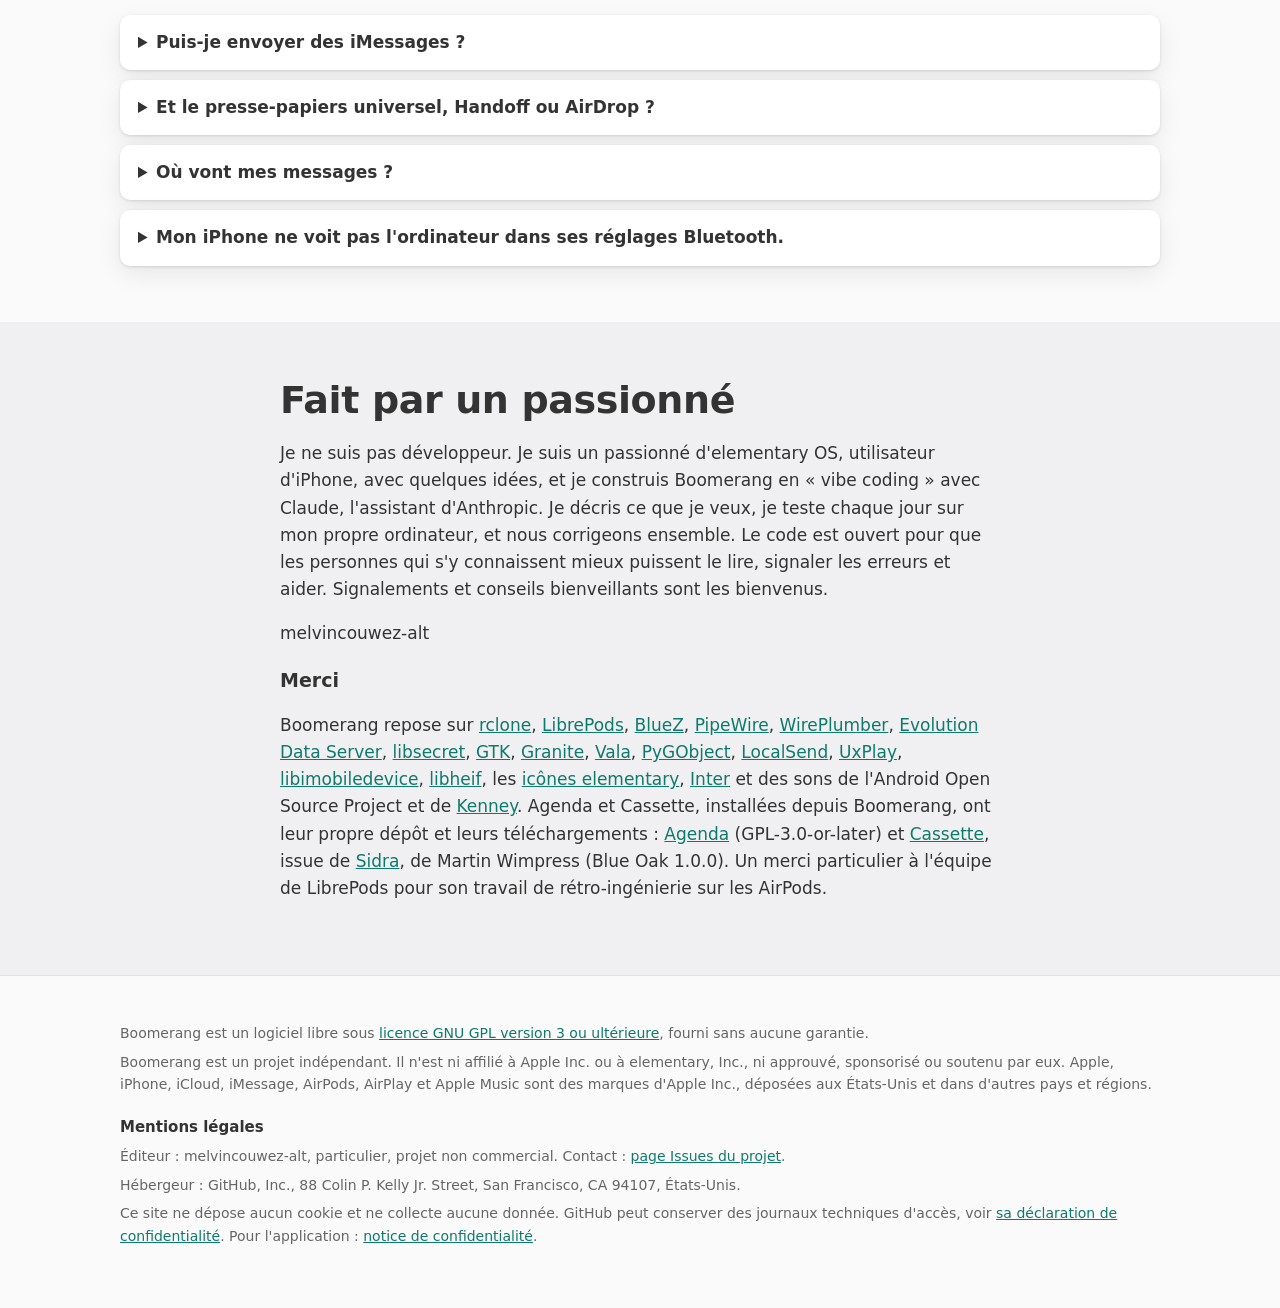
==== commit b3514987: "Relecture des textes français README, documentation, fiches AppStream et descriptions de paquet rééc" ====
--- a/site/fr/index.html
+++ b/site/fr/index.html
@@ -6,7 +6,7 @@
   <meta charset="utf-8">
   <meta name="viewport" content="width=device-width, initial-scale=1">
   <title>Boomerang : votre iPhone et iCloud sur elementary OS</title>
-  <meta name="description" content="Boomerang amène les notifications, messages, appels, contacts, AirPods de l'iPhone et iCloud sur elementary OS. Logiciel libre, sans serveur ni télémétrie.">
+  <meta name="description" content="Boomerang intègre à elementary OS les notifications, messages, appels et contacts de l'iPhone, les AirPods et iCloud. Logiciel libre, sans serveur ni télémétrie.">
   <link rel="icon" href="../icon.svg" type="image/svg+xml">
   <link rel="alternate" hreflang="en" href="../">
   <link rel="stylesheet" href="../style.css">
@@ -33,7 +33,7 @@
         <a class="button primary" href="https://github.com/melvincouwez-alt/boomerang/releases/latest">Télécharger le .deb</a>
         <a class="button" href="https://github.com/melvincouwez-alt/boomerang">Code source</a>
       </div>
-      <p class="small">Logiciel libre pour elementary OS 8+. Pas de compte, pas de serveur, pas de télémétrie. Anciennement Covalence.</p>
+      <p class="small">Logiciel libre pour elementary OS 8 ou plus récent. Pas de compte, pas de serveur, pas de télémétrie. Boomerang s'appelait auparavant Covalence.</p>
       <img class="shot" src="../screenshots/fr/device.png" width="1044" height="740" alt="Boomerang affiche un iPhone connecté et ses fonctions">
       <p class="small">Captures réalisées avec des données fictives.</p>
     </div>
@@ -43,13 +43,13 @@
         <h2>Connexion iPhone</h2>
         <p class="intro">En Bluetooth, directement entre votre ordinateur et votre iPhone.</p>
         <div class="grid">
-          <div class="card"><h3>Notifications</h3><p>Toutes les notifications de l'iPhone sur votre bureau, avec leurs actions et l'icône de l'app qui les envoie. Vous choisissez les apps.</p></div>
-          <div class="card"><h3>Messages</h3><p>Lire vos conversations SMS, répondre à une personne, garder des brouillons, chercher. Supprimer dans Boomerang sans toucher à l'iPhone.</p></div>
+          <div class="card"><h3>Notifications</h3><p>Toutes les notifications de l'iPhone sur votre bureau, avec leurs actions et l'icône de l'app qui les envoie. Vous choisissez les apps dont les notifications s'affichent.</p></div>
+          <div class="card"><h3>Messages</h3><p>Lire vos conversations SMS, répondre à un seul destinataire, enregistrer des brouillons, rechercher. Une suppression dans Boomerang ne modifie pas l'iPhone.</p></div>
           <div class="card"><h3>Téléphone</h3><p>Répondre et appeler avec le micro et les haut-parleurs de l'ordinateur. Clavier et journal d'appels.</p></div>
           <div class="card"><h3>Contacts</h3><p>Les contacts de l'iPhone en Bluetooth, ou vos contacts iCloud, modifiables.</p></div>
           <div class="card"><h3>AirPods</h3><p>Batterie de chaque écouteur et du boîtier, contrôle du bruit, détection de conversation et des oreilles.</p></div>
-          <div class="card"><h3>Lecture en cours</h3><p>Pochette, progression et volume de ce que joue l'iPhone, et un mini-lecteur au-dessus de Réglages. Lecture relance la musique de l'iPhone.</p></div>
-          <div class="card"><h3>Son et batterie</h3><p>Le son de l'iPhone sur vos haut-parleurs, sa batterie dans le panneau.</p></div>
+          <div class="card"><h3>Lecture en cours</h3><p>Pochette, progression et volume de ce que joue l'iPhone, et un mini-lecteur au-dessus de Réglages. Le bouton Lecture relance la musique de l'iPhone.</p></div>
+          <div class="card"><h3>Son et batterie</h3><p>Le son de l'iPhone sur les haut-parleurs de l'ordinateur, et le niveau de batterie de l'iPhone dans le panneau.</p></div>
         </div>
         <div class="pair">
           <img src="../screenshots/fr/messages.png" width="1044" height="740" alt="Messages">
@@ -66,7 +66,7 @@
         <h2>Connexion Services Apple</h2>
         <p class="intro">Par Internet, entre votre ordinateur et iCloud, dans les apps que vous utilisez déjà.</p>
         <div class="grid">
-          <div class="card"><h3>Courriel, agendas, rappels, contacts</h3><p>Ajoutés aux apps d'elementary par Evolution Data Server, avec un mot de passe pour app.</p></div>
+          <div class="card"><h3>Courriel, agendas, rappels, contacts</h3><p>Evolution Data Server les ajoute aux apps d'elementary. La connexion utilise un mot de passe pour app.</p></div>
           <div class="card"><h3>iCloud Drive</h3><p>Un dossier dans Fichiers, grâce à <a href="https://rclone.org">rclone</a>.</p></div>
           <div class="card"><h3>iCloud Photos</h3><p>Vos albums dans Fichiers, en lecture seule, grâce à rclone.</p></div>
         </div>
@@ -74,7 +74,7 @@
           <img src="../screenshots/services.png" width="1044" height="740" alt="Page Services Apple">
           <img src="../screenshots/guide.png" width="1044" height="740" alt="Le guide intégré">
         </div>
-        <p class="note"><strong>À propos d'iCloud Drive et Photos.</strong> rclone se connecte comme le site icloud.com, avec le mot de passe de votre compte Apple et la double authentification. Apple ne propose pas cet accès officiellement : ses conditions d'utilisation d'iCloud limitent l'accès automatisé et l'autorisent à suspendre un compte. Il faut désactiver la Protection avancée des données, ce qui réduit le chiffrement de bout en bout de vos données iCloud. Le jeton de connexion expire environ une fois par mois. À utiliser à vos risques.</p>
+        <p class="note"><strong>À propos d'iCloud Drive et Photos.</strong> rclone se connecte comme le site icloud.com, avec le mot de passe de votre compte Apple et la double authentification. Apple ne propose pas cet accès officiellement : ses conditions d'utilisation d'iCloud limitent l'accès automatisé et l'autorisent à suspendre un compte. Cette fonction demande de désactiver la Protection avancée des données, ce qui réduit le chiffrement de bout en bout de vos données iCloud. Le jeton de connexion expire environ une fois par mois. Vous utilisez cette fonction à vos risques.</p>
       </div>
     </section>
 
@@ -83,14 +83,14 @@
         <h2>Installation</h2>
         <ol class="steps">
           <li>Téléchargez <a href="https://github.com/melvincouwez-alt/boomerang/releases/tag/v0.8.2"><code>boomerang_0.8.2-1_amd64.deb</code></a>.</li>
-          <li>Installez-le dans un terminal : <code>sudo apt install ./boomerang_0.8.2-1_amd64.deb</code>. apt installe aussi les paquets nécessaires. Sur Ubuntu, l'App Center peut aussi l'ouvrir d'un double-clic.</li>
+          <li>Installez-le dans un terminal : <code>sudo apt install ./boomerang_0.8.2-1_amd64.deb</code>. apt installe également les dépendances nécessaires. Sur Ubuntu, un double-clic sur le fichier l'ouvre aussi dans l'App Center.</li>
           <li>Fermez puis rouvrez votre session, puis ouvrez Boomerang. L'assistant vous guide pour appairer l'iPhone et vous connecter à iCloud.</li>
         </ol>
-        <p>Un composant manque plus tard ? Boomerang l'affiche et l'installe en un clic. Un guide intégré, en français et en anglais, explique chaque étape (touche F1).</p>
+        <p>Si un composant manque par la suite, Boomerang le signale et l'installe en un clic. Un guide intégré, en français et en anglais, explique chaque étape (touche F1).</p>
         <table>
           <tr><th>Système</th><th>État</th></tr>
           <tr><td>elementary OS 8 ou plus récent</td><td>Tout fonctionne. Les appels demandent PipeWire 1.4 ou plus récent.</td></tr>
-          <tr><td>Ubuntu 24.04 ou plus récent</td><td>Le paquet demande Granite 7.8 ou plus récent. Les appels demandent PipeWire 1.4 ou plus récent.</td></tr>
+          <tr><td>Ubuntu 24.04 ou plus récent</td><td>Le paquet demande Granite 7.7 ou plus récent. Les appels demandent PipeWire 1.4 ou plus récent.</td></tr>
         </table>
       </div>
     </section>
@@ -99,16 +99,16 @@
       <div class="wrap">
         <h2>Questions</h2>
         <details><summary>Puis-je envoyer des iMessages ?</summary><p>Non. Le Bluetooth ne permet à un ordinateur que d'envoyer un SMS à une seule personne. Les réponses de groupe et les pièces jointes restent sur l'iPhone.</p></details>
-        <details><summary>Et le presse-papiers universel, Handoff ou AirDrop ?</summary><p>Impossible : il leur faut le chiffrement et la pile Wi-Fi d'Apple.</p></details>
-        <details><summary>Où vont mes messages ?</summary><p>Nulle part ailleurs que sur votre ordinateur. Boomerang n'a pas de serveur et n'envoie aucune statistique. Lisez la <a href="https://github.com/melvincouwez-alt/boomerang/blob/HEAD/docs/confidentialite.md">notice de confidentialité</a>.</p></details>
-        <details><summary>Mon iPhone ne voit pas l'ordinateur dans ses réglages Bluetooth.</summary><p>Cliquez d'abord sur « Appairer un iPhone… » dans l'Aperçu de Boomerang : l'ordinateur devient visible pendant trois minutes sous Réglages › Bluetooth › Autres appareils. S'il n'apparaît toujours pas, coupez puis réactivez le Bluetooth de l'iPhone. Le guide intégré détaille chaque étape.</p></details>
+        <details><summary>Et le presse-papiers universel, Handoff ou AirDrop ?</summary><p>Non. Ces fonctions exigent le chiffrement et la pile Wi-Fi propres à Apple.</p></details>
+        <details><summary>Où vont mes messages ?</summary><p>Vos messages restent sur votre ordinateur. Boomerang n'a pas de serveur et n'envoie aucune statistique. Lisez la <a href="https://github.com/melvincouwez-alt/boomerang/blob/HEAD/docs/confidentialite.md">notice de confidentialité</a>.</p></details>
+        <details><summary>Mon iPhone ne voit pas l'ordinateur dans ses réglages Bluetooth.</summary><p>Cliquez d'abord sur « Appairer un iPhone… » dans l'Aperçu de Boomerang : l'ordinateur devient visible pendant trois minutes sous Réglages › Bluetooth › Autres appareils. Si l'ordinateur n'apparaît toujours pas, coupez puis réactivez le Bluetooth de l'iPhone. Le guide intégré détaille chaque étape.</p></details>
       </div>
     </section>
 
     <section class="alt">
       <div class="wrap who">
         <h2>Fait par un passionné</h2>
-        <p>Je ne suis pas développeur. Je suis un passionné d'elementary OS avec quelques idées et un iPhone dans la poche, et je construis Boomerang en « vibe coding » avec Claude, l'assistant d'Anthropic. Je décris ce que je veux, je teste tous les jours sur mon propre ordinateur, et on corrige ensemble. Le code est ouvert pour que les personnes qui s'y connaissent mieux puissent le lire, signaler les erreurs et aider. Signalements et conseils bienveillants sont les bienvenus.</p>
+        <p>Je ne suis pas développeur. Je suis un passionné d'elementary OS, utilisateur d'iPhone, avec quelques idées, et je construis Boomerang en « vibe coding » avec Claude, l'assistant d'Anthropic. Je décris ce que je veux, je teste chaque jour sur mon propre ordinateur, et nous corrigeons ensemble. Le code est ouvert pour que les personnes qui s'y connaissent mieux puissent le lire, signaler les erreurs et aider. Signalements et conseils bienveillants sont les bienvenus.</p>
         <p>melvincouwez-alt</p>
         <h3>Merci</h3>
         <p>Boomerang repose sur
@@ -129,7 +129,7 @@
           <a href="https://github.com/strukturag/libheif">libheif</a>,
           les <a href="https://github.com/elementary/icons">icônes elementary</a>,
           <a href="https://github.com/rsms/inter">Inter</a> et des sons de l'Android Open Source Project et de <a href="https://kenney.nl/assets/interface-sounds">Kenney</a>.
-          Agenda et Cassette, installées depuis Boomerang, ont leur propre dépôt et leurs téléchargements : <a href="https://github.com/melvincouwez-alt/agenda">Agenda</a> (GPL-3.0) et <a href="https://github.com/melvincouwez-alt/cassette">Cassette</a>, issue de <a href="https://github.com/wimpysworld/sidra">Sidra</a>, de Martin Wimpress (Blue Oak 1.0.0).
+          Agenda et Cassette, installées depuis Boomerang, ont leur propre dépôt et leurs téléchargements : <a href="https://github.com/melvincouwez-alt/agenda">Agenda</a> (GPL-3.0-or-later) et <a href="https://github.com/melvincouwez-alt/cassette">Cassette</a>, issue de <a href="https://github.com/wimpysworld/sidra">Sidra</a>, de Martin Wimpress (Blue Oak 1.0.0).
           Un merci particulier à l'équipe de LibrePods pour son travail de rétro-ingénierie sur les AirPods.</p>
       </div>
     </section>
@@ -138,7 +138,7 @@
   <footer>
     <div class="wrap">
       <p>Boomerang est un logiciel libre sous <a href="https://github.com/melvincouwez-alt/boomerang/blob/HEAD/LICENSE">licence GNU GPL version 3 ou ultérieure</a>, fourni sans aucune garantie.</p>
-      <p>Boomerang est un projet indépendant, ni affilié à Apple Inc. ou à elementary, Inc., ni approuvé, sponsorisé ou soutenu par eux. Apple, iPhone, iCloud, iMessage, AirPods, AirPlay et Apple Music sont des marques d'Apple Inc., déposées aux États-Unis et dans d'autres pays et régions.</p>
+      <p>Boomerang est un projet indépendant. Il n'est ni affilié à Apple Inc. ou à elementary, Inc., ni approuvé, sponsorisé ou soutenu par eux. Apple, iPhone, iCloud, iMessage, AirPods, AirPlay et Apple Music sont des marques d'Apple Inc., déposées aux États-Unis et dans d'autres pays et régions.</p>
       <h3>Mentions légales</h3>
       <p>Éditeur : melvincouwez-alt, particulier, projet non commercial. Contact : <a href="https://github.com/melvincouwez-alt/boomerang/issues">page Issues du projet</a>.</p>
       <p>Hébergeur : GitHub, Inc., 88 Colin P. Kelly Jr. Street, San Francisco, CA 94107, États-Unis.</p>
